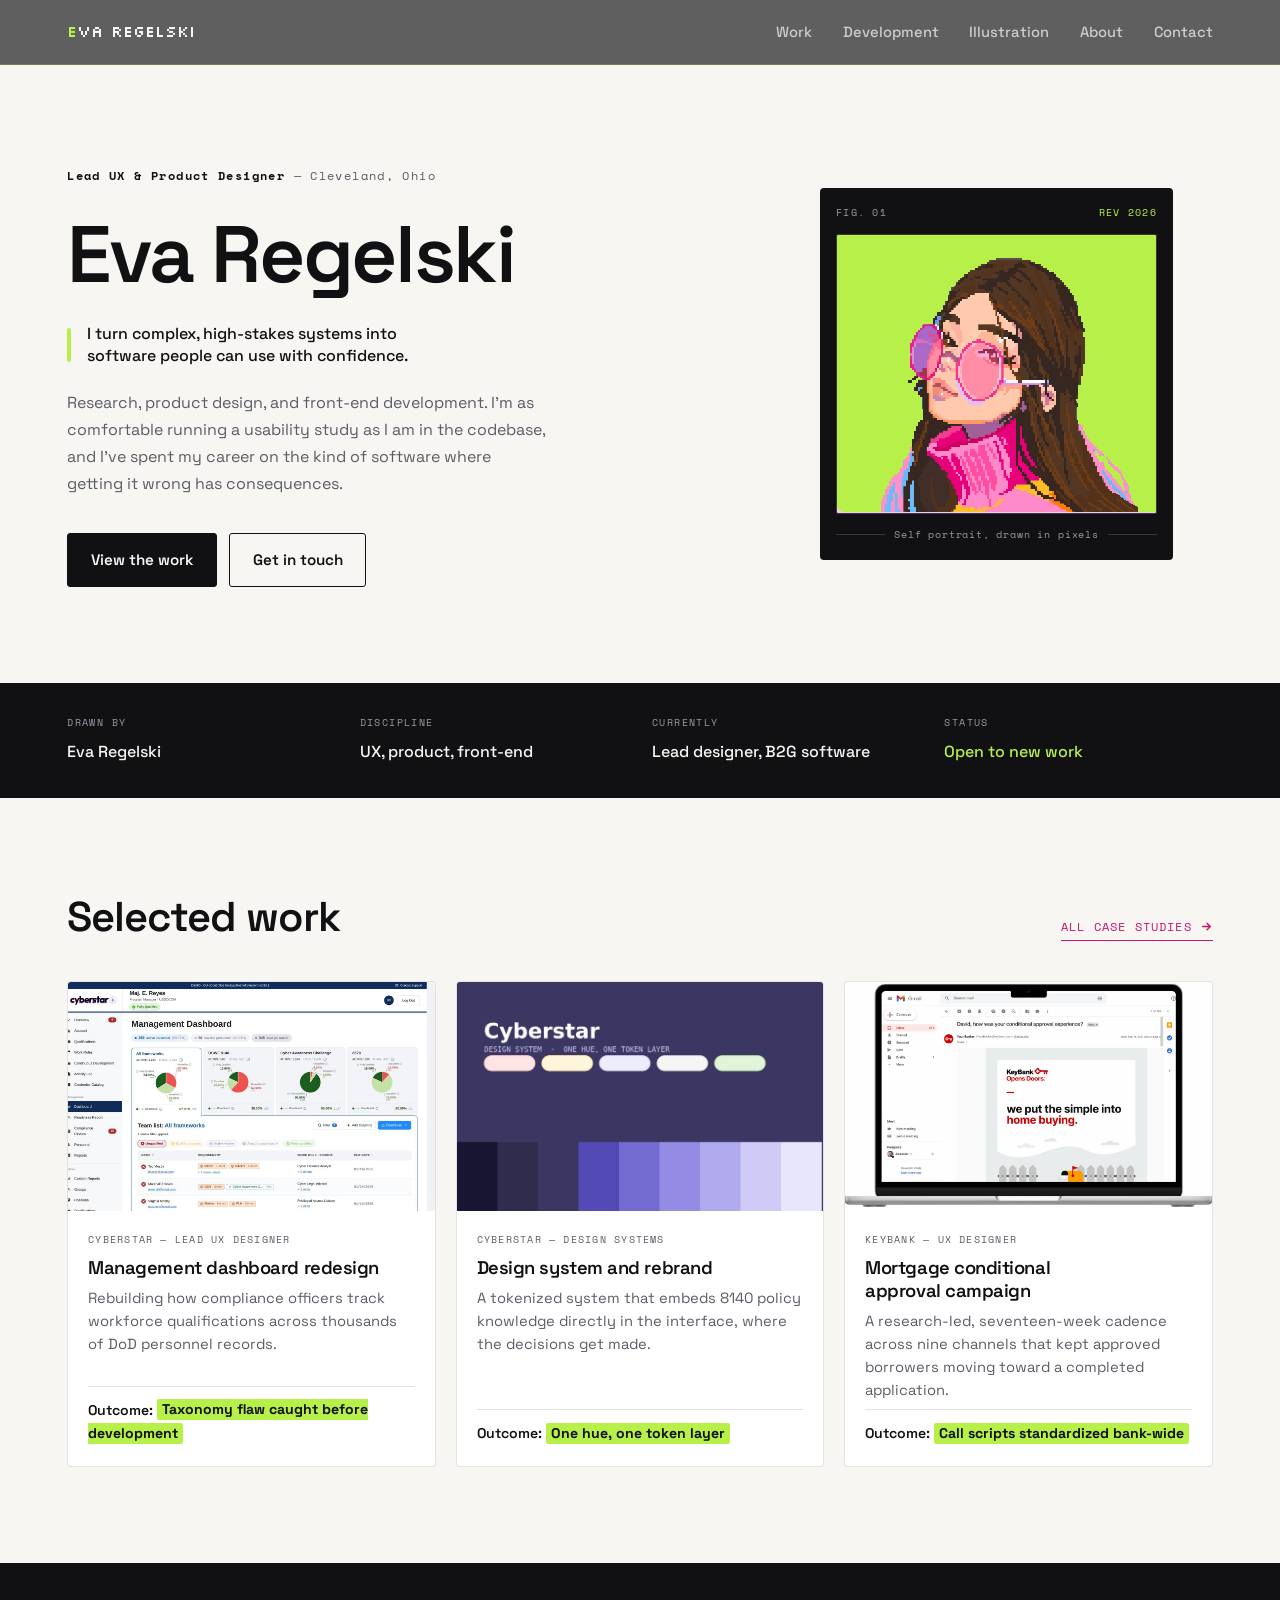
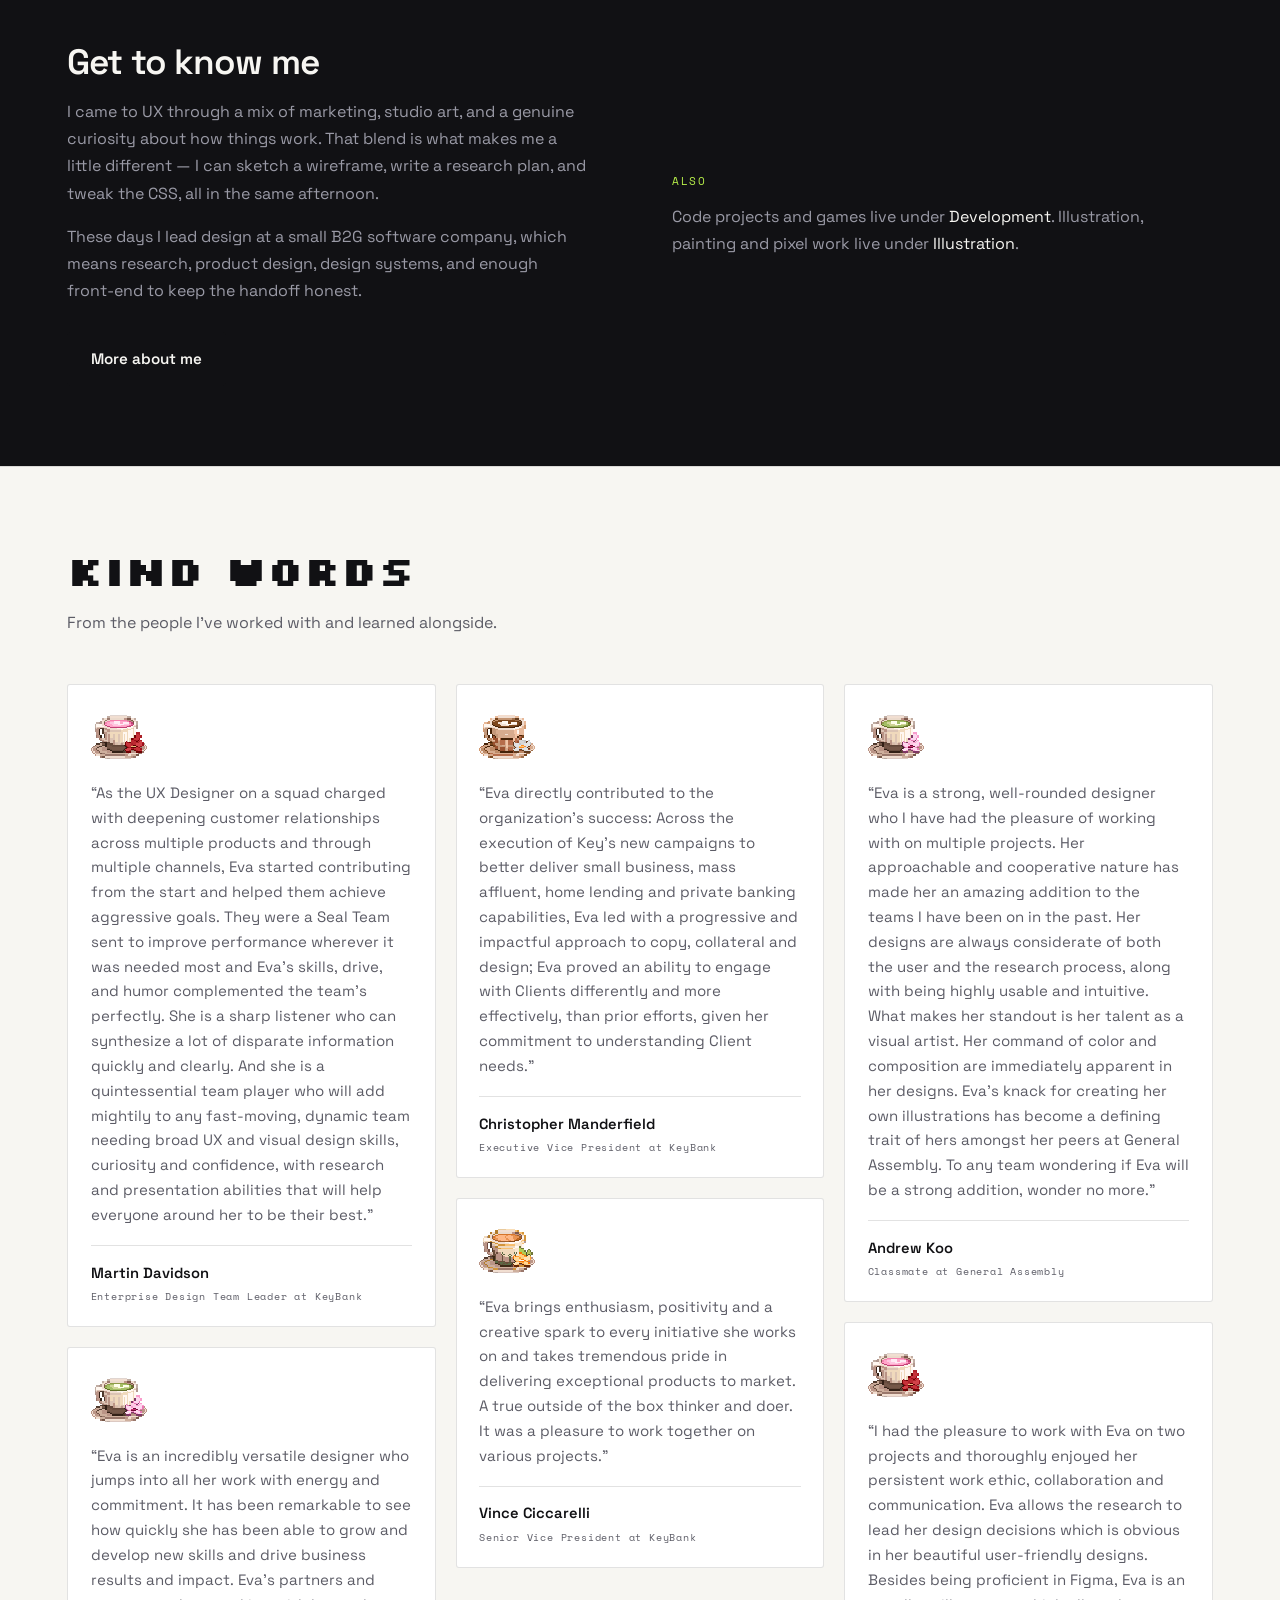
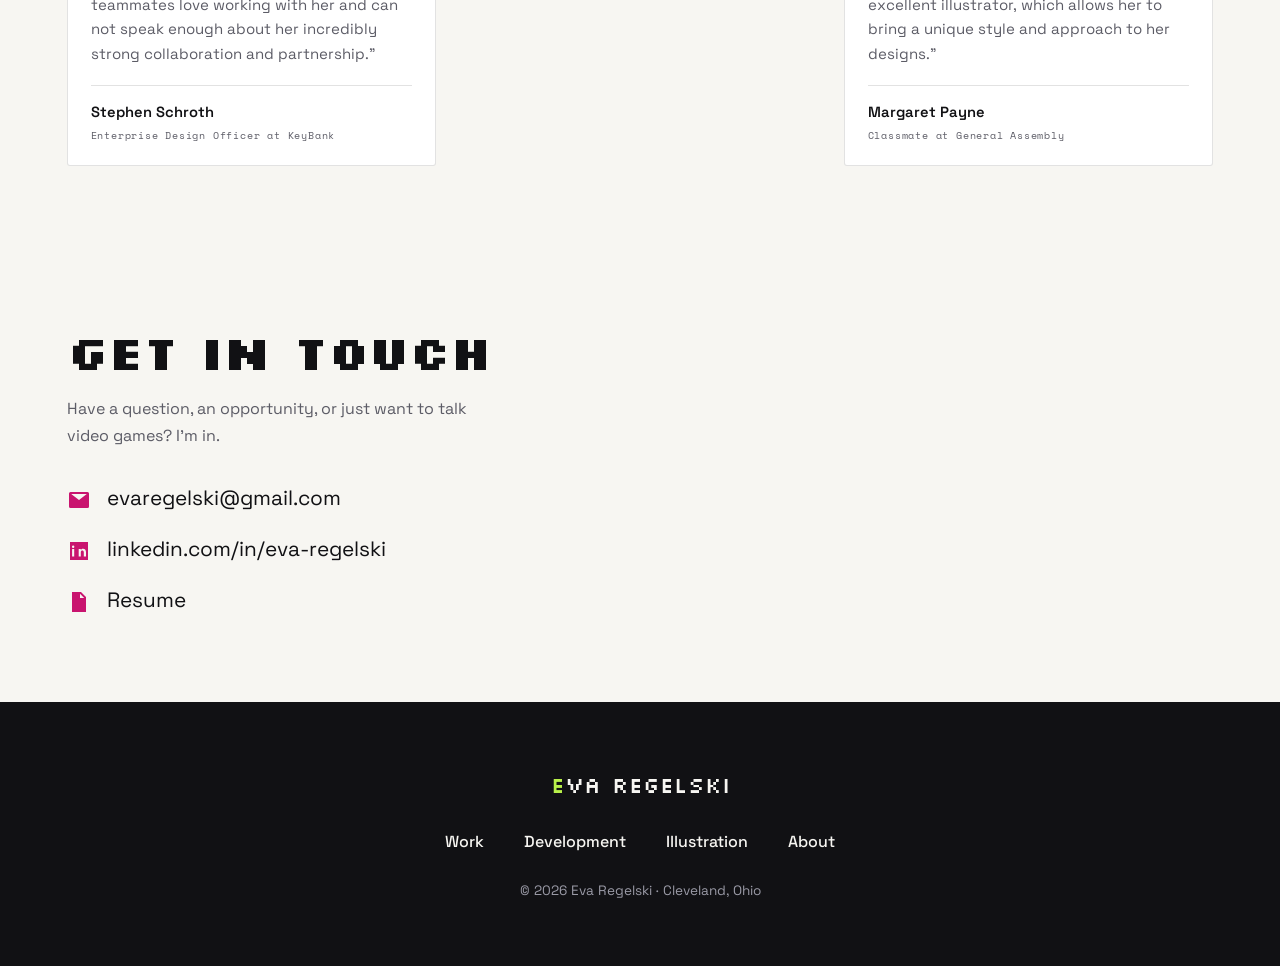
==== index.html @ 02c7e375 "Add portfolio site" ====
<!DOCTYPE html>
<html lang="en">
<head>
<meta charset="utf-8">
<meta name="viewport" content="width=device-width, initial-scale=1">
<title>Eva Regelski — Lead UX &amp; Product Designer</title>
<meta name="description" content="Eva Regelski turns complex, high-stakes systems into software people can use with confidence. Lead UX and product designer in Cleveland, Ohio.">
<meta property="og:title" content="Eva Regelski — Lead UX &amp; Product Designer">
<meta property="og:description" content="I turn complex, high-stakes systems into software people can use with confidence.">
<meta property="og:image" content="assets/dash-cover.jpg">
<meta property="og:type" content="website">
<link rel="icon" href="assets/logo-mark.png">
<link rel="preconnect" href="https://fonts.googleapis.com">
<link rel="preconnect" href="https://fonts.gstatic.com" crossorigin>
<link href="https://fonts.googleapis.com/css2?family=Space+Grotesk:wght@400;500;600;700&family=Space+Mono:wght@400;700&family=Silkscreen&display=swap" rel="stylesheet">
<link rel="stylesheet" href="styles/site.css">
<link rel="stylesheet" href="styles/home.css">
</head>
<body>

<header class="site-bar"><div class="wrap bar__in">
  <a class="mark" href="index.html"><span class="e">E</span>va Regelski</a>
  <button class="navtoggle" type="button" aria-expanded="false" aria-controls="sitenav"><span></span><span class="visually-hidden">Menu</span></button>
  <nav id="sitenav" aria-label="Main"><ul>
    <li><a href="work.html">Work</a></li>
    <li><a href="development.html">Development</a></li>
    <li><a href="illustration.html">Illustration</a></li>
    <li><a href="about.html">About</a></li>
    <li><a href="#contact">Contact</a></li>
  </ul></nav>
</div></header>

<main>
<section class="home-hero grid-bg">
  <div class="wrap home-hero__grid">
    <div>
      <p class="eyebrow"><b>Lead UX &amp; Product Designer</b> — Cleveland, Ohio</p>
      <h1>Eva Regelski</h1>
      <p class="lede">I turn complex, high-stakes systems into software people can use with confidence.</p>
      <p class="sub">Research, product design, and front-end development. I'm as comfortable running a usability study as I am in the codebase, and I've spent my career on the kind of software where getting it wrong has consequences.</p>
      <div class="cta">
        <a class="btn-home btn-home--fill" href="work.html">View the work</a>
        <a class="btn-home btn-home--line" href="#contact">Get in touch</a>
      </div>
    </div>
    <figure class="spec">
      <div class="spec__head"><span>FIG. 01</span><span class="rev">REV 2026</span></div>
      <div class="spec__frame"><img src="assets/portrait.png" alt="Pixel-art self portrait of Eva wearing round sunglasses"></div>
      <figcaption class="dim">Self portrait, drawn in pixels</figcaption>
    </figure>
  </div>
</section>

<section class="band"><div class="wrap">
  <dl class="titleblock">
    <div><dt>DRAWN BY</dt><dd>Eva Regelski</dd></div>
    <div><dt>DISCIPLINE</dt><dd>UX, product, front-end</dd></div>
    <div><dt>CURRENTLY</dt><dd>Lead designer, B2G software</dd></div>
    <div><dt>STATUS</dt><dd class="live">Open to new work</dd></div>
  </dl>
</div></section>

<section class="work" id="work"><div class="wrap">
  <div class="work__head"><h2>Selected work</h2><a class="allcase" href="work.html">ALL CASE STUDIES <svg width="13" height="13" viewBox="0 0 24 24" fill="none" stroke="currentColor" stroke-width="2.6" stroke-linecap="round" stroke-linejoin="round"><path d="M5 12h14M13 6l6 6-6 6"/></svg></a></div>
  <div class="cards">
      <a class="card" href="work/cyberstar-dashboard/index.html">
        <div class="card__media"><img src="assets/dash-cover.jpg" alt="" loading="eager"></div>
        <div class="card__body">
          <span class="card__meta">CYBERSTAR — LEAD UX DESIGNER</span>
          <h3>Management dashboard redesign</h3>
          <p>Rebuilding how compliance officers track workforce qualifications across thousands of DoD personnel records.</p>
          <span class="card__out">Outcome: <b>Taxonomy flaw caught before development</b></span>
        </div>
      </a>
      <a class="card" href="work/cyberstar-design-system/index.html">
        <div class="card__media"><img src="assets/ds-cover.jpg" alt="" loading="lazy"></div>
        <div class="card__body">
          <span class="card__meta">CYBERSTAR — DESIGN SYSTEMS</span>
          <h3>Design system and rebrand</h3>
          <p>A tokenized system that embeds 8140 policy knowledge directly in the interface, where the decisions get made.</p>
          <span class="card__out">Outcome: <b>One hue, one token layer</b></span>
        </div>
      </a>
      <a class="card" href="work/keybank-mortgage/index.html">
        <div class="card__media"><img src="assets/keybank-cover.jpg" alt="" loading="lazy"></div>
        <div class="card__body">
          <span class="card__meta">KEYBANK — UX DESIGNER</span>
          <h3>Mortgage conditional approval campaign</h3>
          <p>A research-led, seventeen-week cadence across nine channels that kept approved borrowers moving toward a completed application.</p>
          <span class="card__out">Outcome: <b>Call scripts standardized bank-wide</b></span>
        </div>
      </a>
  </div>
</div></section>

<section class="band about"><div class="wrap about__grid">
  <div>
    <h2>Get to know me</h2>
    <p>I came to UX through a mix of marketing, studio art, and a genuine curiosity about how things work. That blend is what makes me a little different — I can sketch a wireframe, write a research plan, and tweak the CSS, all in the same afternoon.</p>
    <p>These days I lead design at a small B2G software company, which means research, product design, design systems, and enough front-end to keep the handoff honest.</p>
    <p style="margin-top:1.75rem"><a class="btn-home btn-home--fill" href="about.html">More about me</a></p>
  </div>
  <div>
    <p style="color:var(--lime);font-family:var(--mono);font-size:.68rem;letter-spacing:.14em">ALSO</p>
    <p style="margin-top:.75rem">Code projects and games live under <a href="development.html" style="color:var(--paper)">Development</a>. Illustration, painting and pixel work live under <a href="illustration.html" style="color:var(--paper)">Illustration</a>.</p>
  </div>
</div></section>

<section class="kind"><div class="wrap">
  <h2>Kind words</h2>
  <p class="kind__sub">From the people I've worked with and learned alongside.</p>

  <div class="kind__grid">

    <figure class="word">
      <img class="word__cup" src="assets/cups/cup-pinklatte.png" alt="" aria-hidden="true">
      <blockquote>As the UX Designer on a squad charged with deepening customer relationships across multiple products and through multiple channels, Eva started contributing from the start and helped them achieve aggressive goals. They were a Seal Team sent to improve performance wherever it was needed most and Eva's skills, drive, and humor complemented the team's perfectly. She is a sharp listener who can synthesize a lot of disparate information quickly and clearly. And she is a quintessential team player who will add mightily to any fast-moving, dynamic team needing broad UX and visual design skills, curiosity and confidence, with research and presentation abilities that will help everyone around her to be their best.</blockquote>
      <figcaption><b>Martin Davidson</b><span>Enterprise Design Team Leader at KeyBank</span></figcaption>
    </figure>

    <figure class="word">
      <img class="word__cup" src="assets/cups/cup-matcha.png" alt="" aria-hidden="true">
      <blockquote>Eva is an incredibly versatile designer who jumps into all her work with energy and commitment. It has been remarkable to see how quickly she has been able to grow and develop new skills and drive business results and impact. Eva's partners and teammates love working with her and can not speak enough about her incredibly strong collaboration and partnership.</blockquote>
      <figcaption><b>Stephen Schroth</b><span>Enterprise Design Officer at KeyBank</span></figcaption>
    </figure>

    <figure class="word">
      <img class="word__cup" src="assets/cups/cup-coffee.png" alt="" aria-hidden="true">
      <blockquote>Eva directly contributed to the organization's success: Across the execution of Key's new campaigns to better deliver small business, mass affluent, home lending and private banking capabilities, Eva led with a progressive and impactful approach to copy, collateral and design; Eva proved an ability to engage with Clients differently and more effectively, than prior efforts, given her commitment to understanding Client needs.</blockquote>
      <figcaption><b>Christopher Manderfield</b><span>Executive Vice President at KeyBank</span></figcaption>
    </figure>

    <figure class="word">
      <img class="word__cup" src="assets/cups/cup-tea.png" alt="" aria-hidden="true">
      <blockquote>Eva brings enthusiasm, positivity and a creative spark to every initiative she works on and takes tremendous pride in delivering exceptional products to market. A true outside of the box thinker and doer. It was a pleasure to work together on various projects.</blockquote>
      <figcaption><b>Vince Ciccarelli</b><span>Senior Vice President at KeyBank</span></figcaption>
    </figure>

    <figure class="word">
      <img class="word__cup" src="assets/cups/cup-matcha.png" alt="" aria-hidden="true">
      <blockquote>Eva is a strong, well-rounded designer who I have had the pleasure of working with on multiple projects. Her approachable and cooperative nature has made her an amazing addition to the teams I have been on in the past. Her designs are always considerate of both the user and the research process, along with being highly usable and intuitive. What makes her standout is her talent as a visual artist. Her command of color and composition are immediately apparent in her designs. Eva's knack for creating her own illustrations has become a defining trait of hers amongst her peers at General Assembly. To any team wondering if Eva will be a strong addition, wonder no more.</blockquote>
      <figcaption><b>Andrew Koo</b><span>Classmate at General Assembly</span></figcaption>
    </figure>

    <figure class="word">
      <img class="word__cup" src="assets/cups/cup-pinklatte.png" alt="" aria-hidden="true">
      <blockquote>I had the pleasure to work with Eva on two projects and thoroughly enjoyed her persistent work ethic, collaboration and communication. Eva allows the research to lead her design decisions which is obvious in her beautiful user-friendly designs. Besides being proficient in Figma, Eva is an excellent illustrator, which allows her to bring a unique style and approach to her designs.</blockquote>
      <figcaption><b>Margaret Payne</b><span>Classmate at General Assembly</span></figcaption>
    </figure>

  </div>
</div></section>

<section class="contact" id="contact"><div class="wrap">
  <h2>Get in touch</h2>
  <p>Have a question, an opportunity, or just want to talk video games? I'm in.</p>
  <ul class="contactlist">
    <li><a href="mailto:evaregelski@gmail.com"><svg class="ic" width="24" height="24" viewBox="0 0 24 24" fill="currentColor" aria-hidden="true"><path d="M2 5.5A1.5 1.5 0 013.5 4h17A1.5 1.5 0 0122 5.5v13a1.5 1.5 0 01-1.5 1.5h-17A1.5 1.5 0 012 18.5zM4.2 6l7.8 6 7.8-6z"/></svg><span class="label">evaregelski@gmail.com</span></a></li>
    <li><a href="https://www.linkedin.com/in/eva-regelski" target="_blank" rel="noopener"><svg class="ic" width="24" height="24" viewBox="0 0 24 24" fill="currentColor" aria-hidden="true"><path d="M3 3h18v18H3zm4.2 14.4V9.9H5.1v7.5zM6.15 8.9a1.2 1.2 0 100-2.4 1.2 1.2 0 000 2.4zM19 17.4v-4.3c0-2.3-1.2-3.4-2.9-3.4-1.3 0-1.9.7-2.3 1.3V9.9h-2.1v7.5h2.1v-4.2c0-1.1.6-1.7 1.5-1.7.8 0 1.5.5 1.5 1.7v4.2z"/></svg><span class="label">linkedin.com/in/eva-regelski</span></a></li>
    <li><a href="assets/eva-regelski-resume.pdf"><svg class="ic" width="24" height="24" viewBox="0 0 24 24" fill="currentColor" aria-hidden="true"><path d="M5 2h9l5 5v15H5zm8 1.8V8h4.2zM7.8 11h8.4v1.6H7.8zm0 3.2h8.4v1.6H7.8zm0 3.2h5.6V19H7.8z"/></svg><span class="label">Resume</span></a></li>
  </ul>
</div></section>
</main>

<footer class="site-foot"><div class="wrap foot__in">
  <p class="foot__mark"><span class="e">E</span>va Regelski</p>
  <nav aria-label="Footer"><ul>
    <li><a href="#work">Work</a></li><li><a href="development.html">Development</a></li>
    <li><a href="illustration.html">Illustration</a></li><li><a href="about.html">About</a></li>
  </ul></nav>
  <p class="foot__fine">© <span data-year>2026</span> Eva Regelski · Cleveland, Ohio</p>
</div></footer>

<script src="js/site.js"></script>
<script>document.querySelectorAll('[data-year]').forEach(function(e){e.textContent=new Date().getFullYear()});</script>
</body>
</html>
---- styles/site.css ----
:root{--ink:#111114;--paper:#f7f6f2;--white:#fff;--lime:#b8f04a;--pink:#ff48b1;--pink-text:#c9146f;--peri:#5b4fd6;
--muted:#5c5c66;--muted-dark:#9a9aa6;--rule:rgba(17,17,20,.12);--rule-dark:rgba(247,246,242,.16);
--grid:rgba(17,17,20,.045);--grid-dark:rgba(184,240,74,.07);
--font:"Space Grotesk",system-ui,sans-serif;--mono:"Space Mono",ui-monospace,monospace;--pixel:"Silkscreen",monospace;
--gutter:clamp(1.1rem,4vw,3.5rem);--ease:cubic-bezier(.22,.61,.36,1)}
*,*::before,*::after{box-sizing:border-box}
html{scroll-behavior:smooth;scroll-padding-top:5rem}
body{margin:0;background:var(--paper);color:var(--ink);font-family:var(--font);font-size:clamp(1rem,.96rem+.2vw,1.08rem);line-height:1.7;-webkit-font-smoothing:antialiased}
img,video{display:block;max-width:100%;height:auto}
h1,h2,h3{margin:0;line-height:1.1;text-wrap:balance;letter-spacing:-.025em}
p{margin:0}a{color:inherit;text-decoration:none}ul{margin:0;padding:0;list-style:none}
:focus-visible{outline:2.5px solid var(--pink-text);outline-offset:4px}
.wrap{width:100%;max-width:78rem;margin-inline:auto;padding-inline:var(--gutter)}

.bar{border-bottom:1px solid var(--rule);background:rgba(247,246,242,.92);backdrop-filter:blur(8px);position:sticky;top:0;z-index:20}
.bar__in{display:flex;align-items:center;justify-content:space-between;gap:2rem;min-height:4rem}
.mark{font-family:var(--pixel);font-size:1rem}.mark .e{color:var(--pink-text)}
.bar nav ul{display:flex;gap:clamp(1rem,2.4vw,2.25rem)}
.bar nav a{font-size:.92rem;font-weight:500;color:var(--muted);padding-block:.4rem;border-bottom:2px solid transparent;transition:color .15s,border-color .15s}
.bar nav a:hover{color:var(--ink);border-color:var(--lime)}
.bar nav a[aria-current]{color:var(--ink);border-color:var(--ink)}
@media(max-width:48rem){.bar nav{display:none}}

.hero{background:var(--ink);color:var(--paper);position:relative;overflow:hidden}
.hero::before{content:"";position:absolute;inset:-60px;background-image:linear-gradient(var(--grid-dark) 1px,transparent 1px),linear-gradient(90deg,var(--grid-dark) 1px,transparent 1px);background-size:48px 48px;animation:drift 90s linear infinite}
@keyframes drift{to{transform:translate(48px,48px)}}
.hero__in{position:relative;padding-block:clamp(3rem,8vw,6rem)}
.client{font-family:var(--pixel);font-size:1.05rem;color:var(--lime);margin-bottom:1.25rem}
.hero h1{font-size:clamp(2.1rem,4.6vw,3.6rem);font-weight:600;max-width:20ch}
.hero .sub{max-width:54ch;margin-top:1.4rem;color:var(--muted-dark);font-size:clamp(1.02rem,1vw+.7rem,1.2rem)}
.rail{display:grid;grid-template-columns:repeat(4,minmax(0,1fr));gap:1.5rem;margin-top:clamp(2.5rem,5vw,3.5rem);padding-top:2rem;border-top:1px solid var(--rule-dark)}
.rail dt{font-family:var(--mono);font-size:.62rem;letter-spacing:.14em;color:var(--muted-dark);margin-bottom:.5rem}
.rail dd{margin:0;font-size:.95rem;line-height:1.5}
@media(max-width:52rem){.rail{grid-template-columns:repeat(2,minmax(0,1fr))}}

.outcome{background:var(--lime);color:var(--ink)}
.outcome__in{display:grid;grid-template-columns:repeat(3,minmax(0,1fr));gap:1.5rem;padding-block:1.75rem}
.outcome dt{font-family:var(--mono);font-size:.62rem;letter-spacing:.14em;color:rgba(17,17,20,.62);margin-bottom:.35rem}
.outcome dd{margin:0;font-weight:600;line-height:1.35}
@media(max-width:52rem){.outcome__in{grid-template-columns:1fr;gap:1.1rem}}

.body{display:grid;grid-template-columns:13rem minmax(0,1fr);gap:clamp(2rem,5vw,4.5rem);padding-block:clamp(3rem,7vw,5rem);align-items:start}
.toc{position:sticky;top:6rem}
.toc p{font-family:var(--mono);font-size:.62rem;letter-spacing:.14em;color:var(--muted);margin-bottom:1rem}
.toc a{display:block;padding:.4rem 0 .4rem .85rem;font-size:.9rem;color:var(--muted);border-left:2px solid var(--rule);transition:color .15s,border-color .15s}
.toc a:hover{color:var(--ink)}
.toc a.on{color:var(--ink);font-weight:600;border-color:var(--lime)}
@media(max-width:60rem){.body{grid-template-columns:minmax(0,1fr)}.toc{display:none}}

.sec{scroll-margin-top:5rem}
.sec + .sec{margin-top:clamp(3rem,7vw,5rem);padding-top:clamp(3rem,7vw,5rem);border-top:1px solid var(--rule)}
.sec h2{font-size:clamp(1.5rem,2.6vw,2.1rem);font-weight:600;margin-bottom:1.25rem}
.sec h3{font-size:1.1rem;font-weight:600;margin:2.5rem 0 .6rem}
.sec p{max-width:62ch;color:var(--muted)}
.sec p + p{margin-top:1rem}
.sec p strong{color:var(--ink)}
.sec ul.bul{margin-top:1rem;max-width:62ch}
.sec ul.bul li{position:relative;padding-left:1.25rem;color:var(--muted)}
.sec ul.bul li + li{margin-top:.5rem}
.sec ul.bul li::before{content:"";position:absolute;left:0;top:.72em;width:7px;height:7px;background:var(--lime);border-radius:1px}

.insight{margin:2rem 0;padding:1.75rem 2rem;background:var(--white);border:1px solid var(--rule);border-left:5px solid var(--pink);border-radius:3px}
.insight p{max-width:none;font-size:clamp(1.15rem,1.5vw,1.4rem);line-height:1.4;color:var(--ink);font-weight:500}
.insight span{display:block;margin-top:.85rem;font-family:var(--mono);font-size:.66rem;letter-spacing:.1em;color:var(--muted)}

.figure{margin:1.5rem 0}
.figure .shell{border:1px solid var(--rule);border-radius:3px;overflow:hidden;background:var(--white)}
.figure video,.figure img{width:100%}
.figure figcaption{margin-top:.7rem;font-family:var(--mono);font-size:.66rem;letter-spacing:.08em;color:var(--muted)}
.figure--wide .shell{background:var(--white);padding:.5rem}

.two{display:grid;grid-template-columns:repeat(auto-fit,minmax(15rem,1fr));gap:1rem;margin:1.5rem 0}

.stats{display:grid;grid-template-columns:repeat(auto-fit,minmax(9rem,1fr));gap:1rem;margin:2rem 0}
.stat{background:var(--white);border:1px solid var(--rule);border-radius:3px;padding:1.1rem}
.stat b{display:block;font-size:1.9rem;font-weight:700;letter-spacing:-.03em;line-height:1}
.stat span{display:block;margin-top:.45rem;font-family:var(--mono);font-size:.62rem;letter-spacing:.1em;color:var(--muted)}

.gallery{display:grid;grid-template-columns:repeat(auto-fill,minmax(8.5rem,1fr));gap:.6rem;margin-top:1.5rem}
.gallery img{aspect-ratio:1;object-fit:cover;object-position:top center;border:1px solid var(--rule);border-radius:2px;filter:saturate(.85);transition:filter .2s var(--ease),transform .2s var(--ease)}
.gallery img:hover{filter:none;transform:scale(1.03)}
.note{margin-top:1rem;font-family:var(--mono);font-size:.66rem;letter-spacing:.08em;color:var(--muted)}

.next{background:var(--ink);color:var(--paper)}
.next__in{padding-block:clamp(3rem,7vw,4.5rem);display:flex;flex-wrap:wrap;gap:2rem;align-items:center;justify-content:space-between}
.next span{font-family:var(--mono);font-size:.66rem;letter-spacing:.14em;color:var(--muted-dark)}
.next h2{font-size:clamp(1.5rem,3vw,2.2rem);font-weight:600;margin-top:.6rem;max-width:24ch}
.btn{display:inline-flex;align-items:center;gap:.5rem;padding:.85em 1.6em;font-size:.95rem;font-weight:600;background:var(--lime);color:var(--ink);border:1.5px solid var(--lime);border-radius:3px;transition:background-color .15s,border-color .15s,transform .15s}
.btn:hover{background:var(--pink);border-color:var(--pink);transform:translateY(-2px)}

/* hero figure mark */
.hero__grid{display:grid;grid-template-columns:minmax(0,1.35fr) minmax(0,.65fr);gap:clamp(2rem,5vw,4rem);align-items:center}
@media(max-width:60rem){.hero__grid{grid-template-columns:minmax(0,1fr)}.hero__mark{max-width:22rem}}
.hero__mark{position:relative;padding:1.1rem;border:1px solid var(--rule-dark);border-radius:3px}
.hero__mark::before,.hero__mark::after{content:"";position:absolute;width:10px;height:10px;border:1px solid rgba(247,246,242,.35)}
.hero__mark::before{top:5px;left:5px;border-right:0;border-bottom:0}
.hero__mark::after{bottom:5px;right:5px;border-left:0;border-top:0}
.hero__mark figcaption{margin-top:.75rem;font-family:var(--mono);font-size:.6rem;letter-spacing:.12em;color:var(--muted-dark)}

/* native survey chart */
.chart{background:var(--white);border:1px solid var(--rule);border-radius:3px;padding:clamp(1.1rem,2.5vw,1.75rem);margin:1.5rem 0}
.chart__head{display:flex;justify-content:space-between;gap:1rem;flex-wrap:wrap;margin-bottom:1.5rem;
  padding-bottom:.9rem;border-bottom:1px solid var(--rule)}
.chart__q{font-weight:600;color:var(--ink);max-width:48ch;line-height:1.45}
.chart__n{font-family:var(--mono);font-size:.64rem;letter-spacing:.1em;color:var(--muted);white-space:nowrap}
.chart__row{display:grid;grid-template-columns:minmax(7rem,13rem) minmax(0,1fr) 4.2rem;gap:.9rem;align-items:center}
.chart__row + .chart__row{margin-top:.7rem}
.chart__label{font-size:.88rem;line-height:1.35;color:var(--muted)}
.chart__row[data-key="1"] .chart__label,.chart__row[data-key="2"] .chart__label{color:var(--ink);font-weight:600}
.chart__track{height:1.6rem;background:rgba(17,17,20,.05);border-radius:2px;overflow:hidden}
.chart__fill{height:100%;background:rgba(17,17,20,.18);border-radius:2px;transform-origin:left;
  animation:grow .7s var(--ease) both}
.chart__row[data-key="1"] .chart__fill{background:var(--lime)}
.chart__row[data-key="2"] .chart__fill{background:var(--peri)}
@keyframes grow{from{transform:scaleX(0)}to{transform:scaleX(1)}}
.chart__val{font-family:var(--mono);font-size:.78rem;text-align:right;color:var(--ink)}
.chart__row[data-key="0"] .chart__val{color:var(--muted)}
@media(max-width:40rem){.chart__row{grid-template-columns:minmax(0,1fr) 3.5rem;grid-template-areas:"l l" "t v"}
  .chart__label{grid-area:l}.chart__track{grid-area:t}.chart__val{grid-area:v}}

/* pull quote */
.pull{position:relative;margin:2rem 0;padding:2.25rem 2rem 1.75rem;background:var(--white);
  border:1px solid var(--rule);border-radius:3px}
.pull::before{content:"\201C";position:absolute;top:-.35rem;left:1.25rem;font-family:var(--font);
  font-size:5rem;line-height:1;color:var(--pink);opacity:.9}
.pull blockquote{margin:0;font-size:clamp(1.15rem,1.6vw,1.45rem);line-height:1.45;color:var(--ink);font-weight:500;max-width:46ch}
.pull blockquote em{font-style:normal;background:var(--lime);padding:.05em .25em;border-radius:2px}
.pull figcaption{margin-top:1.1rem;font-family:var(--mono);font-size:.64rem;letter-spacing:.1em;color:var(--muted)}

/* constrain tall phone mockups */
.figure--phone .shell{width:-moz-fit-content;width:fit-content;max-width:100%;margin-inline:auto;padding:0;border:0;background:none}
.figure--phone video,.figure--phone img{max-height:min(30rem,62vh);width:auto;max-width:100%;border:1px solid var(--rule);border-radius:3px;background:var(--white)}
.figure--phone figcaption{text-align:center}

/* zoomable media */
.zoomable{cursor:zoom-in}
.lb{position:fixed;inset:0;z-index:100;display:none;background:rgba(17,17,20,.94);padding:clamp(1rem,4vw,3rem)}
.lb[data-open="true"]{display:grid;grid-template-rows:auto minmax(0,1fr) auto;gap:1rem}
.lb__top{display:flex;justify-content:space-between;align-items:center;gap:1rem;color:var(--paper)}
.lb__count{font-family:var(--mono);font-size:.68rem;letter-spacing:.12em;color:var(--muted-dark)}
.lb__close{width:2.5rem;height:2.5rem;display:grid;place-items:center;color:var(--paper);border:1px solid var(--rule-dark);border-radius:3px;background:none;cursor:pointer}
.lb__close:hover{border-color:var(--lime);color:var(--lime)}
.lb__stage{overflow:auto;display:grid;place-items:center}
.lb__stage img{max-width:100%;max-height:100%;object-fit:contain;cursor:zoom-in;border-radius:2px}
.lb__stage[data-zoom="true"]{place-items:start}
.lb__stage[data-zoom="true"] img{max-width:none;max-height:none;width:auto;cursor:zoom-out}
.lb__bottom{display:flex;justify-content:space-between;align-items:center;gap:1rem;color:var(--muted-dark);
  font-family:var(--mono);font-size:.66rem;letter-spacing:.08em}
.lb__nav{display:flex;gap:.5rem}
.lb__nav button{width:2.5rem;height:2.5rem;display:grid;place-items:center;color:var(--paper);
  border:1px solid var(--rule-dark);border-radius:3px;background:none;cursor:pointer}
.lb__nav button:hover{border-color:var(--lime);color:var(--lime)}
.gallery img{cursor:zoom-in}


.compare{margin:2rem 0}
.compare__tabs{display:inline-flex;gap:2px;padding:3px;background:rgba(17,17,20,.06);border-radius:999px;margin-bottom:.9rem}
.compare__tabs button{padding:.4rem 1rem;font-size:.82rem;font-weight:600;border-radius:999px;color:var(--muted);transition:background-color .15s,color .15s}
.compare__tabs button[aria-selected="true"]{background:var(--ink);color:var(--paper)}
.compare figure{display:none;margin:0}
.compare figure[data-on="true"]{display:block}
.compare .shell{border:1px solid var(--rule);border-radius:3px;overflow:hidden;background:var(--white)}
.compare figcaption{margin-top:.7rem;font-family:var(--mono);font-size:.64rem;letter-spacing:.08em;color:var(--muted);line-height:1.6}
.chip{display:inline-block;padding:.2em .6em;border-radius:999px;font-family:var(--mono);font-size:.6rem;
  letter-spacing:.12em;border:1px solid var(--rule);color:var(--muted);vertical-align:middle;margin-left:.5rem}
.chip--old{border-color:rgba(201,20,111,.35);color:var(--pink-text)}
.proto{margin:2rem 0;border:1px solid var(--rule);border-radius:4px;overflow:hidden;background:var(--white)}
.proto__bar{display:flex;align-items:center;gap:.5rem;padding:.6rem .85rem;background:#eceae4;border-bottom:1px solid var(--rule)}
.proto__bar i{width:10px;height:10px;border-radius:50%;background:#d6d3cb}
.proto__url{flex:1;margin-left:.5rem;font-family:var(--mono);font-size:.64rem;color:var(--muted);
  background:var(--white);border-radius:99px;padding:.25rem .7rem;overflow:hidden;text-overflow:ellipsis;white-space:nowrap}
.proto__frame{position:relative;height:min(30rem,62vh);background:var(--paper)}
.proto__frame iframe{width:100%;height:100%;border:0;display:block}
.proto__fallback{position:absolute;inset:0;display:grid;place-content:center;gap:.75rem;justify-items:center;text-align:center;padding:2rem;background:var(--paper)}
.proto__fallback p{max-width:34ch;font-size:.9rem;color:var(--muted)}
.proto__foot{display:flex;flex-wrap:wrap;gap:1rem;align-items:center;justify-content:space-between;padding:.85rem 1rem;border-top:1px solid var(--rule)}
.proto__foot span{font-family:var(--mono);font-size:.64rem;letter-spacing:.08em;color:var(--muted)}
.btn-sm{display:inline-flex;align-items:center;gap:.45rem;padding:.55em 1.1em;font-size:.85rem;font-weight:600;
  background:var(--ink);color:var(--paper);border:1.5px solid var(--ink);border-radius:3px;transition:background-color .15s,border-color .15s}
.btn-sm:hover{background:var(--lime);color:var(--ink);border-color:var(--lime)}


/* images render at or below their native size so nothing is upscaled */
.figure .shell{max-width:44rem;margin-inline:auto}
.figure figcaption{max-width:44rem;margin-inline:auto}
.compare .shell,.compare figcaption{max-width:44rem;margin-inline:auto}
.compare__tabs{margin-inline:auto;display:flex;width:-moz-fit-content;width:fit-content}
.two-up .shell,.three-up .shell{max-width:100%}

/* three-tier taxonomy, built in the page */
.tiers{display:grid;grid-template-columns:repeat(3,minmax(0,1fr));gap:.75rem;margin:1.75rem 0 1rem}
.tier{border:1px solid var(--rule);border-radius:4px;padding:1rem;background:var(--white)}
.tier h4{margin:0 0 .35rem;font-size:1rem;font-weight:600}
.tier p{font-size:.85rem;color:var(--muted);line-height:1.5;max-width:none}
.tier--mid{background:#fbfaf7}
.tier__count{font-family:var(--mono);font-size:.6rem;letter-spacing:.12em;color:var(--muted);display:block;margin-bottom:.5rem}
.rollup{display:flex;align-items:center;gap:.75rem;margin:0 0 2rem;padding:.85rem 1rem;
  border:1px solid var(--rule);border-left:4px solid var(--lime);border-radius:3px;background:var(--white)}
.rollup b{font-size:.92rem}
.rollup span{font-size:.88rem;color:var(--muted)}
@media(max-width:46rem){.tiers{grid-template-columns:minmax(0,1fr)}}

.statuses{margin:1.5rem 0 2rem;border:1px solid var(--rule);border-radius:4px;overflow:hidden;background:var(--white)}
.st{display:grid;grid-template-columns:13rem minmax(0,1fr);gap:1.25rem;padding:1.1rem 1.25rem}
.st + .st{border-top:1px solid var(--rule)}
.st__pill{display:inline-flex;align-items:center;gap:.4rem;padding:.3em .75em;border-radius:999px;
  font-size:.82rem;font-weight:600;line-height:1.2}
.st__family{display:block;margin-top:.5rem;font-family:var(--mono);font-size:.6rem;letter-spacing:.1em;color:var(--muted)}
.st__copy{font-size:.9rem;color:var(--muted);line-height:1.55}
.st__note{display:block;margin-top:.5rem;font-family:var(--mono);font-size:.6rem;letter-spacing:.1em}
.st__note--follow{color:var(--pink-text)}
.st__note--none{color:var(--muted)}
.st__note--rolls{color:#3f7a22}
.st-unqualified{background:#ffe4e4;border:1px solid #ffc4c4;color:#7e1616}
.st-progress{background:#fff5da;border:1px solid #ffe69c;color:#a66900}
.st-waiver{background:#eeedfe;border:1px solid #cbc7f4;color:#3b3475}
.st-awaiting{background:#f5f5f5;border:1px dashed #c9c9d1;color:#424242}
.st-qualified{background:#e3f4dc;border:1px solid #a9e094;color:#245c18}
@media(max-width:46rem){.st{grid-template-columns:minmax(0,1fr);gap:.6rem}}

@media(prefers-reduced-motion:reduce){*{animation:none!important;transition:none!important}html{scroll-behavior:auto}}

.two-up{display:grid;grid-template-columns:repeat(auto-fit,minmax(16rem,1fr));gap:1rem;margin:1.5rem 0}
.three-up{display:grid;grid-template-columns:repeat(auto-fit,minmax(13rem,1fr));gap:.9rem;margin:1.5rem 0}
.sketch-grid{display:grid;grid-template-columns:repeat(2,minmax(0,1fr));gap:1rem;margin:1.5rem 0}
.sketch-grid figure{margin:0}
.sketch-grid .shell{border:1px solid var(--rule);border-radius:3px;overflow:hidden;background:var(--white);aspect-ratio:4/3}
.sketch-grid .shell img{width:100%;height:100%;object-fit:cover;object-position:top center}
.sketch-grid figcaption{margin-top:.6rem;font-family:var(--mono);font-size:.62rem;letter-spacing:.08em;color:var(--muted);line-height:1.5}
@media(max-width:44rem){.sketch-grid{grid-template-columns:minmax(0,1fr)}}
.two-up figure,.three-up figure{margin:0}
.two-up .shell,.three-up .shell{border:1px solid var(--rule);border-radius:3px;overflow:hidden;background:var(--white)}
.two-up figcaption,.three-up figcaption{margin-top:.6rem;font-family:var(--mono);font-size:.62rem;letter-spacing:.08em;color:var(--muted);line-height:1.5}
.tally-group{margin:2.75rem 0 3.25rem}
.tally{display:grid;grid-template-columns:minmax(10rem,18rem) minmax(0,1fr) 3.4rem;gap:.9rem;align-items:center}
.tally + .tally{margin-top:.55rem}
.tally span:first-child{font-size:.88rem;color:var(--muted)}
.tally .bar{height:1.1rem;background:rgba(17,17,20,.05);border-radius:2px;overflow:hidden}
.tally .bar i{display:block;height:100%;background:var(--lime);border-radius:2px}
.tally .n{font-family:var(--mono);font-size:.72rem;text-align:right}
@media(max-width:40rem){.tally{grid-template-columns:minmax(0,1fr) 3rem;grid-template-areas:"l l" "b n"}
 .tally span:first-child{grid-area:l}.tally .bar{grid-area:b}.tally .n{grid-area:n}}
.quotes{display:grid;gap:.75rem;margin:1.5rem 0}
.quotes blockquote{margin:0;padding:1rem 1.25rem;background:var(--white);border:1px solid var(--rule);
  border-left:4px solid var(--peri);border-radius:3px;color:var(--ink);font-size:.98rem;line-height:1.5}
.quotes cite{display:block;margin-top:.5rem;font-style:normal;font-family:var(--mono);font-size:.62rem;letter-spacing:.08em;color:var(--muted)}
.flag{margin:1.5rem 0;padding:1rem 1.25rem;border:1px dashed var(--pink-text);border-radius:3px;background:rgba(201,20,111,.04)}
.flag p{max-width:none;color:var(--pink-text);font-size:.9rem}


/* ==========================================================================
   Shared site chrome — header, mobile nav, footer
   ========================================================================== */
.visually-hidden{position:absolute;width:1px;height:1px;margin:-1px;padding:0;overflow:hidden;clip-path:inset(50%);white-space:nowrap}
.site-bar{position:sticky;top:0;z-index:20;
  border-bottom:1px solid rgba(184,240,74,.18);
  background:rgba(17,17,20,.66);
  -webkit-backdrop-filter:blur(16px) saturate(1.5);backdrop-filter:blur(16px) saturate(1.5);
  transition:background-color .25s var(--ease),border-color .25s var(--ease)}
.site-bar[data-scrolled="true"]{background:rgba(17,17,20,.82);border-bottom-color:rgba(184,240,74,.3)}
@supports not (backdrop-filter:blur(2px)){.site-bar{background:rgba(17,17,20,.95)}}
.site-bar .bar__in{display:flex;align-items:center;justify-content:space-between;gap:2rem;min-height:4rem}
.site-bar .mark{font-family:var(--pixel);font-size:1rem;text-decoration:none;color:var(--paper)}
.site-bar .mark .e{color:var(--lime)}
.site-bar nav ul{display:flex;gap:clamp(1rem,2.4vw,2.25rem);list-style:none;margin:0;padding:0}
.site-bar nav a{font-size:.92rem;font-weight:500;color:rgba(247,246,242,.72);text-decoration:none;
  padding-block:.4rem;border-bottom:2px solid transparent;transition:color .15s,border-color .15s}
.site-bar nav a:hover{color:var(--paper);border-color:var(--lime)}
.site-bar nav a[aria-current="page"]{color:var(--paper);border-color:var(--lime)}
.navtoggle{display:none;width:2.5rem;height:2.5rem;place-items:center;border:0;background:none;cursor:pointer;color:var(--paper)}
.navtoggle span:first-child{position:relative;display:block;width:20px;height:2px;background:currentColor}
.navtoggle span:first-child::before,.navtoggle span:first-child::after{content:"";position:absolute;left:0;width:20px;height:2px;background:currentColor;transition:transform .15s var(--ease)}
.navtoggle span:first-child::before{top:-6px}
.navtoggle span:first-child::after{top:6px}
.navtoggle[aria-expanded="true"] span:first-child{background:transparent}
.navtoggle[aria-expanded="true"] span:first-child::before{transform:translateY(6px) rotate(45deg)}
.navtoggle[aria-expanded="true"] span:first-child::after{transform:translateY(-6px) rotate(-45deg)}
@media(max-width:48rem){
  .navtoggle{display:grid}
  .site-bar nav{position:absolute;inset:4rem 0 auto 0;background:rgba(17,17,20,.94);
    -webkit-backdrop-filter:blur(16px);backdrop-filter:blur(16px);border-bottom:1px solid rgba(184,240,74,.2);display:grid;grid-template-rows:0fr;transition:grid-template-rows .25s var(--ease)}
  .site-bar nav[data-open="true"]{grid-template-rows:1fr}
  .site-bar nav ul{overflow:hidden;flex-direction:column;gap:0}
  .site-bar nav a{display:block;padding:.85rem var(--gutter);font-size:1rem;border-bottom:0}
}
.site-foot{background:var(--ink);color:var(--paper);padding-block:clamp(2.5rem,6vw,4rem);text-align:center}
.site-foot .foot__mark{font-family:var(--pixel);font-size:1.4rem;margin:0 0 1.5rem}
.site-foot .foot__mark .e{color:var(--lime)}
.site-foot nav ul{display:flex;flex-wrap:wrap;justify-content:center;gap:1rem 2.5rem;list-style:none;margin:0 0 1.5rem;padding:0}
.site-foot nav a{color:var(--paper);text-decoration:none;font-weight:500;border-bottom:2px solid transparent;padding-bottom:2px;transition:border-color .15s}
.site-foot nav a:hover{border-color:var(--lime)}
.site-foot .foot__fine{margin:0;font-size:.85rem;color:var(--muted-dark)}

/* next-project link at the end of a case study */
.nextproj{background:var(--ink);color:var(--paper)}
.nextproj__in{padding-block:clamp(3rem,7vw,4.5rem);display:flex;flex-wrap:wrap;gap:2rem;align-items:center;justify-content:space-between}
.nextproj span{font-family:var(--mono);font-size:.66rem;letter-spacing:.14em;color:var(--muted-dark)}
.nextproj h2{font-size:clamp(1.5rem,3vw,2.2rem);font-weight:600;margin-top:.6rem;max-width:24ch}
.nextproj a.btn{text-decoration:none}

/* work index page */
.worklist{padding-block:clamp(3rem,7vw,5rem)}
.worklist__head{margin-bottom:2.5rem}
.worklist__head h1{font-size:clamp(2.2rem,5vw,3.4rem);font-weight:600;letter-spacing:-.03em}
.worklist__head p{max-width:52ch;margin-top:1rem;color:var(--muted)}
---- styles/home.css ----
/* ---------- home ---------- */
.home-hero{padding-block:clamp(3rem,8vw,6rem)}
.home-hero__grid{display:grid;grid-template-columns:minmax(0,1.2fr) minmax(0,.8fr);gap:clamp(2rem,5vw,4.5rem);align-items:center}
@media(max-width:60rem){.home-hero__grid{grid-template-columns:minmax(0,1fr)}.home-hero .spec{max-width:26rem}}
.home-hero .eyebrow{display:inline-block;font-family:var(--mono);font-size:.72rem;letter-spacing:.12em;color:var(--muted);margin-bottom:1.5rem}
.home-hero .eyebrow b{color:var(--ink);font-weight:700}
.home-hero h1{font-size:clamp(2.7rem,7vw,5rem);font-weight:600;letter-spacing:-.03em}
.home-hero .lede{position:relative;max-width:36ch;margin-top:1.6rem;padding-left:1.25rem;font-size:clamp(1.2rem,1rem+.85vw,1.65rem);line-height:1.35;font-weight:500}
.home-hero .lede::before{content:"";position:absolute;left:0;top:.28em;bottom:.28em;width:4px;background:var(--lime);border-radius:2px}
.home-hero .sub{max-width:48ch;margin-top:1.4rem;color:var(--muted)}
.home-hero .cta{display:flex;flex-wrap:wrap;gap:.75rem;margin-top:2.25rem}
.btn-home{display:inline-flex;align-items:center;gap:.5rem;padding:.85em 1.5em;font-size:.95rem;font-weight:600;
  text-decoration:none;border:1.5px solid var(--ink);border-radius:3px;color:var(--ink);
  transition:transform .15s var(--ease),background-color .15s,color .15s,border-color .15s}
.btn-home--fill{background:var(--ink);color:var(--paper)}
.btn-home--fill:hover{background:var(--lime);color:var(--ink);border-color:var(--lime);transform:translateY(-2px)}
.btn-home--line:hover{border-color:var(--pink-text);color:var(--pink-text);transform:translateY(-2px)}
.spec{position:relative;background:var(--ink);color:var(--paper);padding:1rem;border-radius:4px}
.spec__head{display:flex;justify-content:space-between;font-family:var(--mono);font-size:.64rem;letter-spacing:.12em;color:var(--muted-dark);margin-bottom:.75rem}
.spec__head .rev{color:var(--lime)}
.spec__frame{border:1px solid var(--rule-dark);border-radius:2px;overflow:hidden;background:#17171c}
.spec__frame img{width:100%;image-rendering:pixelated;display:block}
.spec .dim{display:flex;align-items:center;gap:.6rem;margin-top:.8rem;font-family:var(--mono);font-size:.64rem;letter-spacing:.08em;color:var(--muted-dark)}
.spec .dim::before,.spec .dim::after{content:"";height:1px;background:var(--rule-dark);flex:1}
.band{background:var(--ink);color:var(--paper)}
.titleblock{display:grid;grid-template-columns:repeat(4,minmax(0,1fr));gap:1.5rem;padding-block:2rem;margin:0}
.titleblock dt{font-family:var(--mono);font-size:.62rem;letter-spacing:.14em;color:var(--muted-dark);margin-bottom:.4rem}
.titleblock dd{margin:0;font-size:1rem;font-weight:500}
.titleblock .live{color:var(--lime)}
@media(max-width:48rem){.titleblock{grid-template-columns:repeat(2,minmax(0,1fr))}}
.about{padding-block:clamp(3rem,7vw,5rem)}
.about__grid{display:grid;grid-template-columns:minmax(0,1fr) minmax(0,1fr);gap:clamp(2rem,5vw,4rem);align-items:center}
@media(max-width:60rem){.about__grid{grid-template-columns:minmax(0,1fr)}}
.about h2{font-size:clamp(1.6rem,3vw,2.2rem);font-weight:600;margin-bottom:1rem}
.about p{color:var(--muted-dark);max-width:52ch}
.about p + p{margin-top:1rem}
.contact{padding-block:clamp(3rem,7vw,5rem)}
.contact h2{font-family:var(--pixel);font-size:clamp(1.8rem,4vw,3rem);margin-bottom:1rem}
.contact p{max-width:44ch;color:var(--muted);margin-bottom:2rem}
.contactlist{list-style:none;margin:0;padding:0;display:grid;gap:.75rem}
.contactlist a{display:inline-flex;align-items:center;gap:1rem;font-size:clamp(1rem,2vw,1.3rem);
  color:var(--ink);text-decoration:none;transition:transform .15s var(--ease)}
.contactlist a:hover{transform:translateX(5px)}
.contactlist .ic{color:var(--pink-text);flex:none}
.contactlist .label{border-bottom:2px solid transparent;transition:border-color .15s;word-break:break-word}
.contactlist a:hover .label{border-color:var(--pink-text)}

/* ---------- selected work ---------- */
.work{padding-block:clamp(3.5rem,8vw,6rem)}
.work__head{display:flex;align-items:baseline;justify-content:space-between;gap:2rem;margin-bottom:2.5rem;flex-wrap:wrap}
.work__head h2{font-size:clamp(1.8rem,3.5vw,2.6rem);font-weight:600}
.work__head span{font-family:var(--mono);font-size:.78rem;letter-spacing:.08em;color:var(--muted)}
.cards{display:grid;grid-template-columns:repeat(auto-fit,minmax(16rem,1fr));gap:1.25rem}
.card{display:flex;flex-direction:column;background:var(--white);border:1px solid var(--rule);
  border-radius:4px;overflow:hidden;text-decoration:none;color:inherit;
  transition:transform .2s var(--ease),border-color .2s var(--ease),box-shadow .2s var(--ease)}
.card:hover,.card:focus-visible{transform:translateY(-4px);border-color:var(--ink);box-shadow:0 12px 28px rgba(17,17,20,.09)}
.card__media{aspect-ratio:16/10;overflow:hidden;background:#e9e7e1;position:relative}
.card__media img{width:100%;height:100%;object-fit:cover;transition:transform .5s var(--ease)}
.card:hover .card__media img{transform:scale(1.04)}
.card__body{padding:1.25rem;display:flex;flex-direction:column;gap:.5rem;flex:1}
.card__meta{font-family:var(--mono);font-size:.64rem;letter-spacing:.12em;color:var(--muted)}
.card h3{font-size:1.15rem;font-weight:600;margin:0;line-height:1.25}
.card p{font-size:.92rem;color:var(--muted);line-height:1.55;margin:0}
.card__out{margin-top:auto;padding-top:.75rem;border-top:1px solid var(--rule);font-size:.88rem;font-weight:600}
.card__out b{background:var(--lime);padding:.1em .35em;border-radius:2px}

.allcase{display:inline-flex;align-items:center;gap:.5rem;font-family:var(--mono);font-size:.74rem;
  letter-spacing:.1em;color:var(--pink-text);text-decoration:none;border-bottom:1px solid currentColor;padding-bottom:3px;
  transition:gap .15s var(--ease)}
.allcase:hover{gap:.8rem}

/* ---------- about ---------- */
.about-banner{width:100%;display:block;background:var(--paper)}
.about-banner img{width:100%;height:clamp(9rem,22vw,17rem);object-fit:cover;object-position:center;display:block}
.intro{padding-block:clamp(2.5rem,6vw,4.5rem)}
.intro__grid{display:grid;grid-template-columns:minmax(0,1.1fr) minmax(0,.9fr);gap:clamp(2rem,5vw,4rem);align-items:center}
@media(max-width:60rem){.intro__grid{grid-template-columns:minmax(0,1fr)}.intro__art{max-width:22rem;margin-inline:auto}}
.intro .eyebrow{font-family:var(--mono);font-size:.72rem;letter-spacing:.14em;color:var(--pink-text)}
.intro h1{font-size:clamp(2.4rem,6vw,4rem);font-weight:600;letter-spacing:-.03em;margin-top:1rem}
.intro p{max-width:46ch;margin-top:1.5rem;font-size:clamp(1.02rem,1vw+.7rem,1.15rem);color:var(--muted);line-height:1.7}
.intro__art img{width:100%;display:block}
.inventory{padding-block:clamp(2.5rem,6vw,4.5rem);border-top:1px solid var(--rule)}
.inventory__grid{display:grid;grid-template-columns:minmax(0,1.25fr) minmax(0,.75fr);gap:clamp(2rem,5vw,3.5rem);align-items:center}
@media(max-width:60rem){.inventory__grid{grid-template-columns:minmax(0,1fr)}}
.inventory__frame{background:var(--white);border:1px solid var(--rule);border-radius:4px;padding:clamp(1rem,3vw,2rem)}
.inventory__frame img{width:100%;display:block}
.inventory h2{font-size:clamp(1.4rem,2.6vw,1.9rem);font-weight:600;margin-bottom:1rem}
.inventory p{color:var(--muted);line-height:1.7;max-width:42ch}
.why{background:var(--ink);color:var(--paper);padding-block:clamp(3rem,7vw,5rem)}
.why__grid{display:grid;grid-template-columns:minmax(0,.3fr) minmax(0,.7fr);gap:clamp(2rem,5vw,4rem);align-items:start}
@media(max-width:60rem){.why__grid{grid-template-columns:minmax(0,1fr)}}
.why h2{font-size:clamp(1.6rem,3vw,2.2rem);font-weight:600}
.why p{color:var(--muted-dark);line-height:1.75;max-width:62ch}
.why p + p{margin-top:1.25rem}
.why p strong{color:var(--paper)}
.why .pixel{width:clamp(7rem,14vw,11rem);margin-top:2rem;image-rendering:pixelated}
@media(max-width:60rem){.why .pixel{display:none}}
.facts{display:grid;grid-template-columns:repeat(auto-fit,minmax(11rem,1fr));gap:1rem;margin-top:2.5rem;
  padding-top:2rem;border-top:1px solid var(--rule-dark)}
.facts dt{font-family:var(--mono);font-size:.6rem;letter-spacing:.14em;color:var(--muted-dark);margin-bottom:.4rem}
.facts dd{margin:0;font-size:.95rem;font-weight:500;line-height:1.45}

/* ==========================================================================
   Kind words — testimonials on the home page.
   Cards stay uniform; the pixel drinks carry the color.
   ========================================================================== */
.kind{padding-block:clamp(3rem,7vw,5rem);border-top:1px solid var(--rule)}
.kind h2{font-family:var(--pixel);font-size:clamp(1.6rem,3.5vw,2.6rem);letter-spacing:0}
.kind__sub{margin-top:1rem;max-width:46ch;color:var(--muted)}

/* Columns rather than grid: the quotes vary a lot in length, and this keeps
   the cards packed instead of leaving ragged gaps under the short ones. */
.kind__grid{margin-top:clamp(2rem,4vw,3rem);columns:3;column-gap:1.25rem}
@media(max-width:64rem){.kind__grid{columns:2}}
@media(max-width:44rem){.kind__grid{columns:1}}

.word{
  break-inside:avoid;margin:0 0 1.25rem;padding:1.5rem 1.4rem 1.25rem;
  background:var(--white);border:1px solid var(--rule);border-radius:3px;
  transition:border-color .2s var(--ease),transform .2s var(--ease)
}
@media(hover:hover){.word:hover{border-color:var(--lime);transform:translateY(-2px)}}
.word__cup{width:56px;height:auto;display:block;image-rendering:pixelated;margin-bottom:1rem}
.word blockquote{margin:0;font-size:.94rem;line-height:1.65;color:var(--muted)}
.word blockquote::before{content:"\201C"}
.word blockquote::after{content:"\201D"}
.word figcaption{margin-top:1.1rem;padding-top:.9rem;border-top:1px solid var(--rule)}
.word figcaption b{display:block;font-size:.92rem;font-weight:600;color:var(--ink)}
.word figcaption span{
  display:block;margin-top:.2rem;font-family:var(--mono);
  font-size:.62rem;letter-spacing:.08em;color:var(--muted)
}
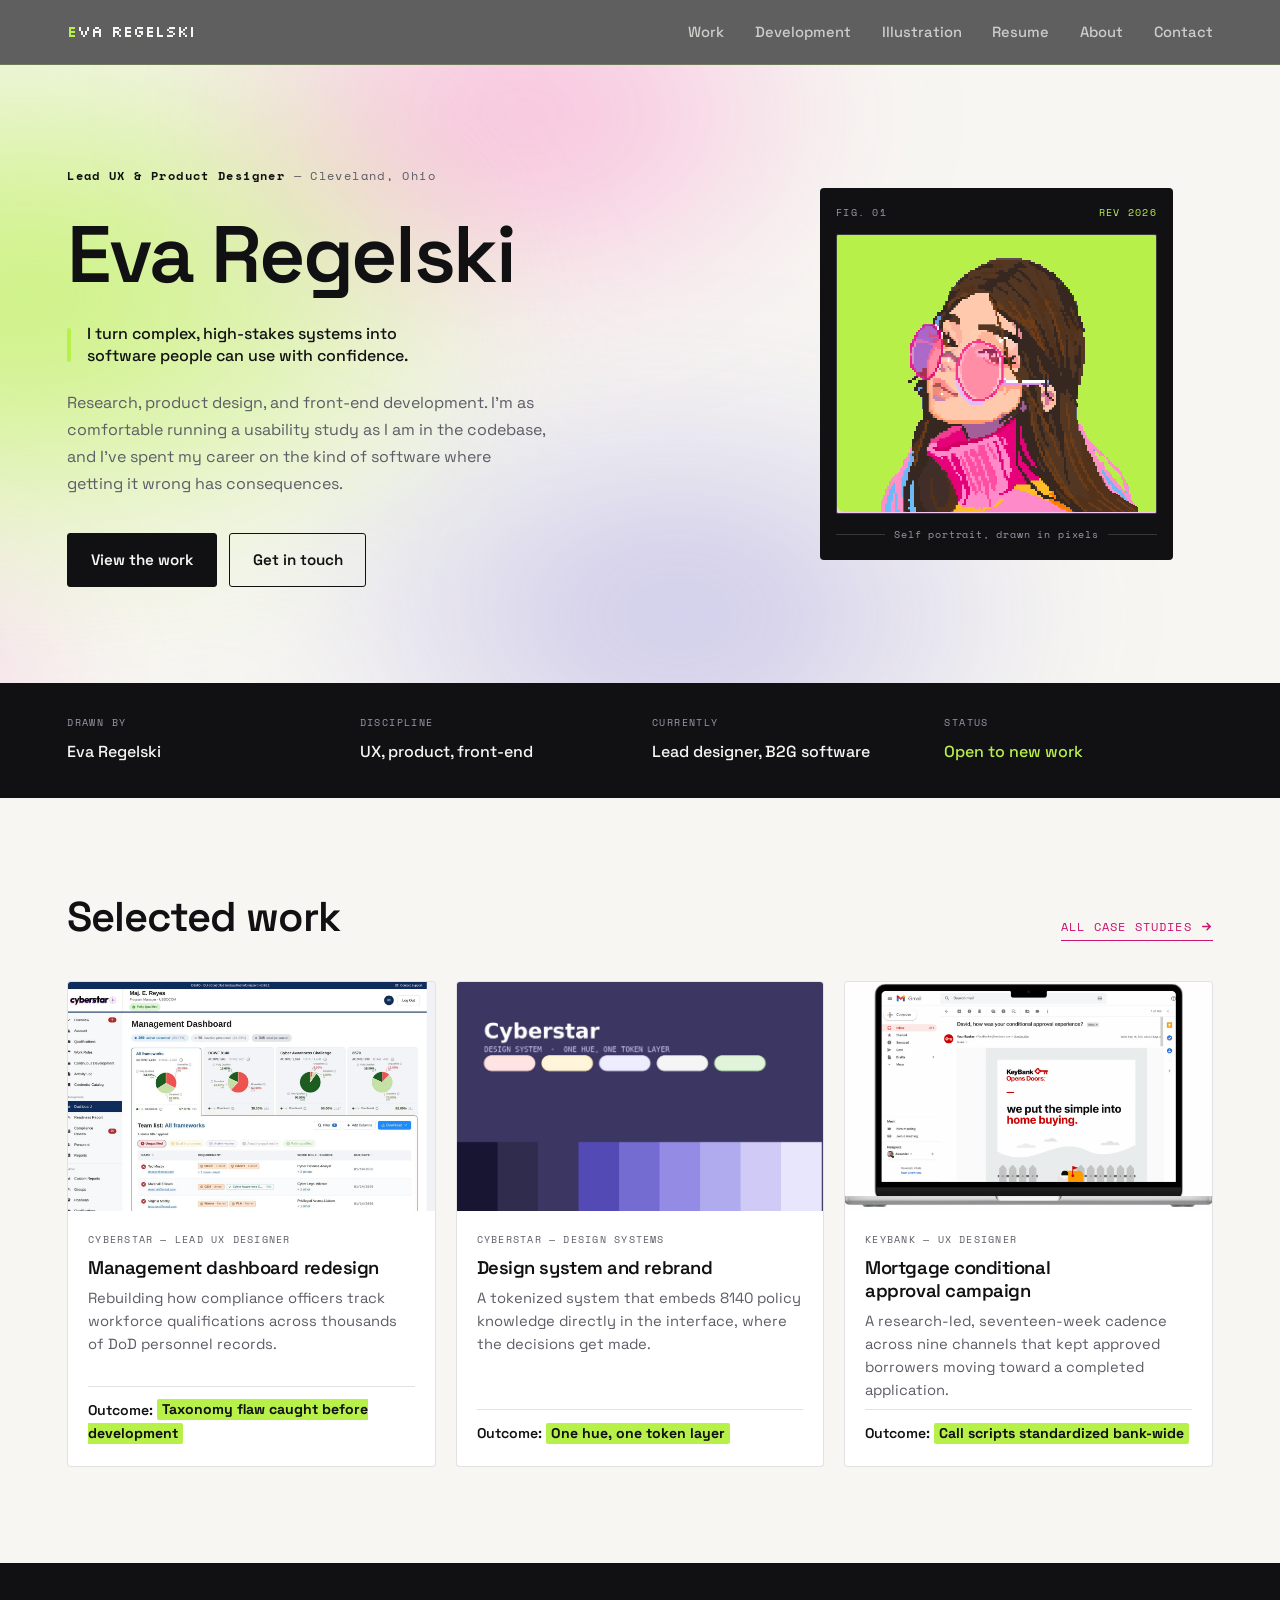
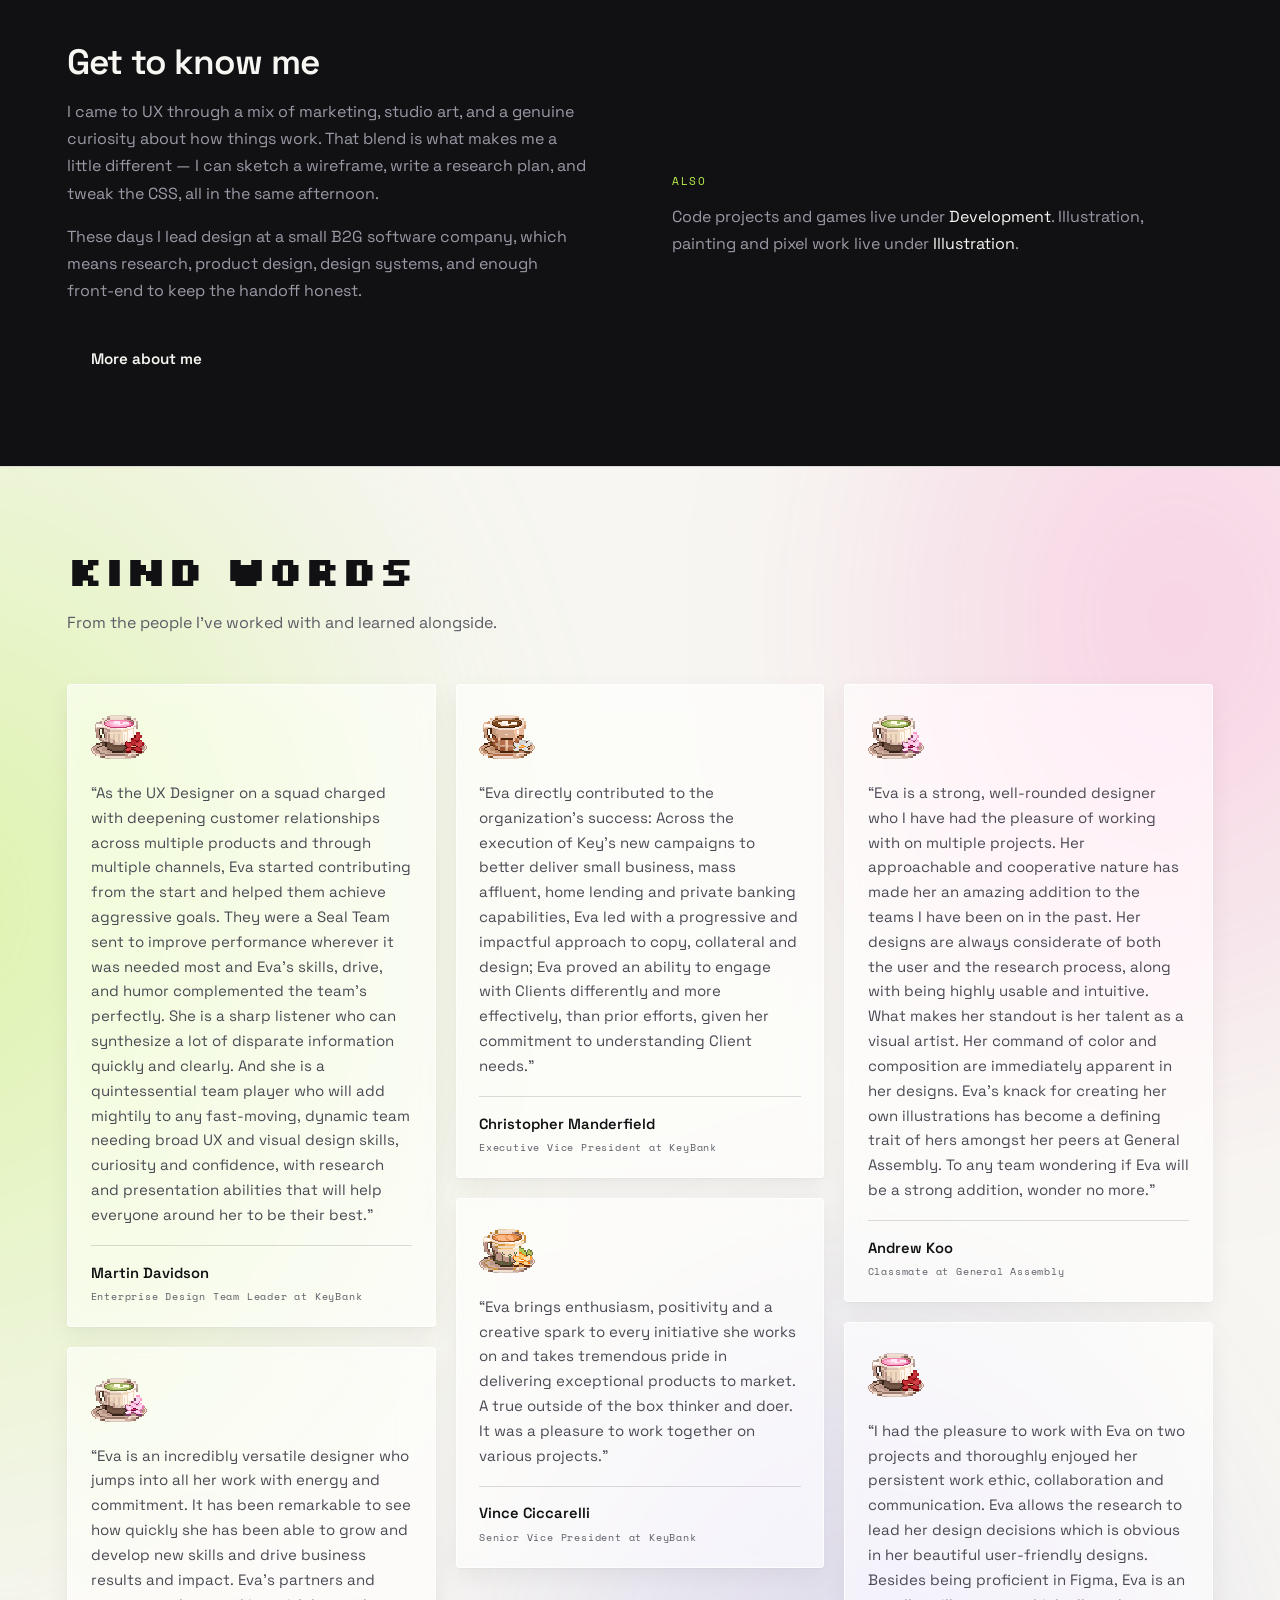
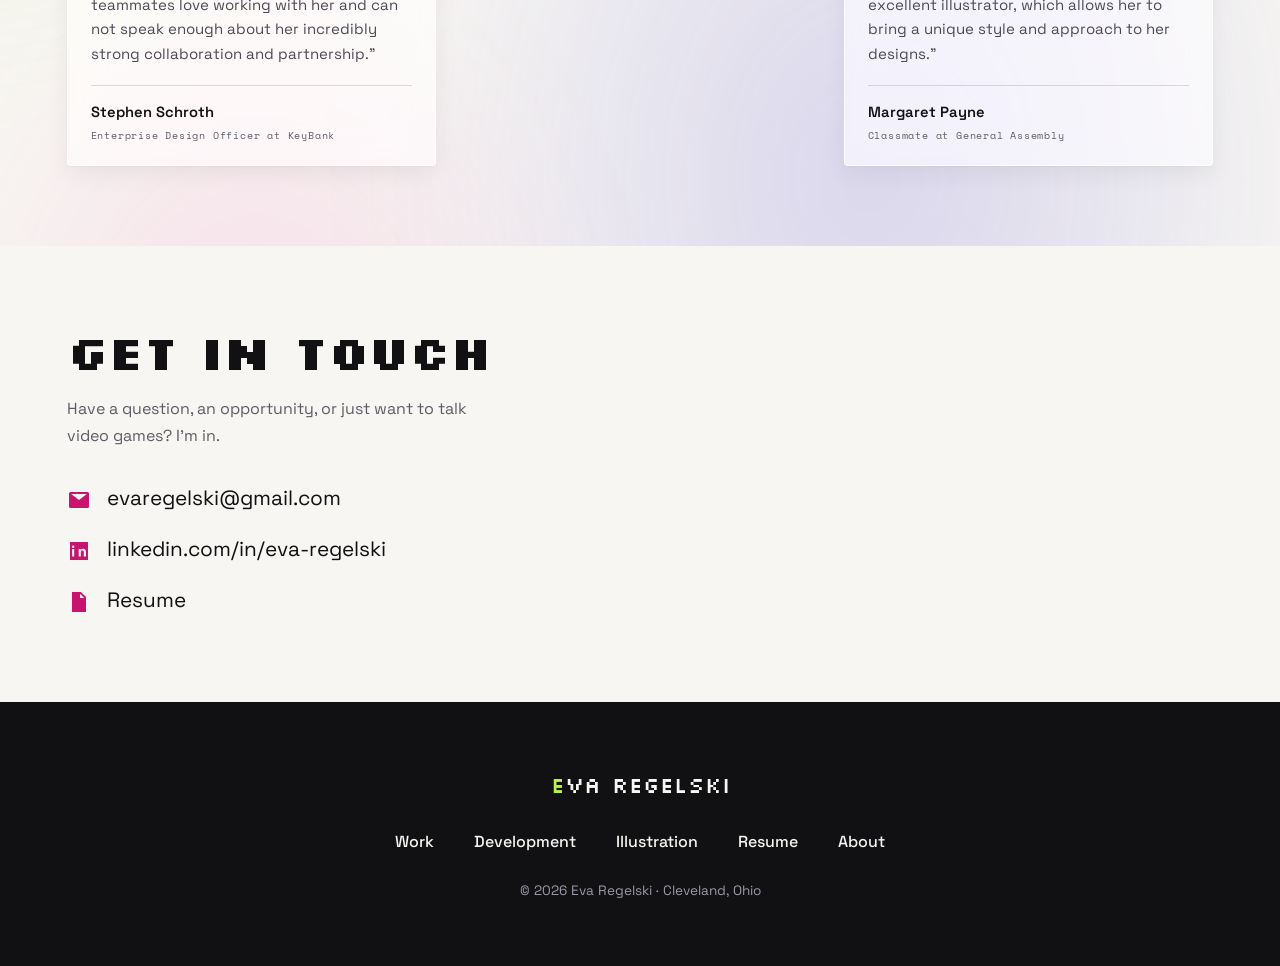
==== commit a95a4851: "Design updates and added Mappa case study" ====
--- a/index.html
+++ b/index.html
@@ -7,9 +7,13 @@
 <meta name="description" content="Eva Regelski turns complex, high-stakes systems into software people can use with confidence. Lead UX and product designer in Cleveland, Ohio.">
 <meta property="og:title" content="Eva Regelski — Lead UX &amp; Product Designer">
 <meta property="og:description" content="I turn complex, high-stakes systems into software people can use with confidence.">
-<meta property="og:image" content="assets/dash-cover.jpg">
+<meta property="og:url" content="https://evaregelski.github.io/">
+<meta name="twitter:card" content="summary_large_image">
+<meta property="og:image" content="https://evaregelski.github.io/assets/og-card.jpg">
 <meta property="og:type" content="website">
-<link rel="icon" href="assets/logo-mark.png">
+<link rel="icon" href="assets/favicon.svg" type="image/svg+xml">
+<link rel="icon" href="assets/favicon-32.png" sizes="32x32">
+<link rel="apple-touch-icon" href="assets/apple-touch-icon.png">
 <link rel="preconnect" href="https://fonts.googleapis.com">
 <link rel="preconnect" href="https://fonts.gstatic.com" crossorigin>
 <link href="https://fonts.googleapis.com/css2?family=Space+Grotesk:wght@400;500;600;700&family=Space+Mono:wght@400;700&family=Silkscreen&display=swap" rel="stylesheet">
@@ -24,14 +28,14 @@
   <nav id="sitenav" aria-label="Main"><ul>
     <li><a href="work.html">Work</a></li>
     <li><a href="development.html">Development</a></li>
-    <li><a href="illustration.html">Illustration</a></li>
+    <li><a href="illustration.html">Illustration</a></li><li><a href="resume.html">Resume</a></li>
     <li><a href="about.html">About</a></li>
     <li><a href="#contact">Contact</a></li>
   </ul></nav>
 </div></header>
 
 <main>
-<section class="home-hero grid-bg">
+<section class="home-hero grid-bg aurora">
   <div class="wrap home-hero__grid">
     <div>
       <p class="eyebrow"><b>Lead UX &amp; Product Designer</b> — Cleveland, Ohio</p>
@@ -106,43 +110,43 @@
   </div>
 </div></section>
 
-<section class="kind"><div class="wrap">
+<section class="kind aurora aurora--soft"><div class="wrap">
   <h2>Kind words</h2>
   <p class="kind__sub">From the people I've worked with and learned alongside.</p>
 
   <div class="kind__grid">
 
-    <figure class="word">
+    <figure class="word glass">
       <img class="word__cup" src="assets/cups/cup-pinklatte.png" alt="" aria-hidden="true">
       <blockquote>As the UX Designer on a squad charged with deepening customer relationships across multiple products and through multiple channels, Eva started contributing from the start and helped them achieve aggressive goals. They were a Seal Team sent to improve performance wherever it was needed most and Eva's skills, drive, and humor complemented the team's perfectly. She is a sharp listener who can synthesize a lot of disparate information quickly and clearly. And she is a quintessential team player who will add mightily to any fast-moving, dynamic team needing broad UX and visual design skills, curiosity and confidence, with research and presentation abilities that will help everyone around her to be their best.</blockquote>
       <figcaption><b>Martin Davidson</b><span>Enterprise Design Team Leader at KeyBank</span></figcaption>
     </figure>
 
-    <figure class="word">
+    <figure class="word glass">
       <img class="word__cup" src="assets/cups/cup-matcha.png" alt="" aria-hidden="true">
       <blockquote>Eva is an incredibly versatile designer who jumps into all her work with energy and commitment. It has been remarkable to see how quickly she has been able to grow and develop new skills and drive business results and impact. Eva's partners and teammates love working with her and can not speak enough about her incredibly strong collaboration and partnership.</blockquote>
       <figcaption><b>Stephen Schroth</b><span>Enterprise Design Officer at KeyBank</span></figcaption>
     </figure>
 
-    <figure class="word">
+    <figure class="word glass">
       <img class="word__cup" src="assets/cups/cup-coffee.png" alt="" aria-hidden="true">
       <blockquote>Eva directly contributed to the organization's success: Across the execution of Key's new campaigns to better deliver small business, mass affluent, home lending and private banking capabilities, Eva led with a progressive and impactful approach to copy, collateral and design; Eva proved an ability to engage with Clients differently and more effectively, than prior efforts, given her commitment to understanding Client needs.</blockquote>
       <figcaption><b>Christopher Manderfield</b><span>Executive Vice President at KeyBank</span></figcaption>
     </figure>
 
-    <figure class="word">
+    <figure class="word glass">
       <img class="word__cup" src="assets/cups/cup-tea.png" alt="" aria-hidden="true">
       <blockquote>Eva brings enthusiasm, positivity and a creative spark to every initiative she works on and takes tremendous pride in delivering exceptional products to market. A true outside of the box thinker and doer. It was a pleasure to work together on various projects.</blockquote>
       <figcaption><b>Vince Ciccarelli</b><span>Senior Vice President at KeyBank</span></figcaption>
     </figure>
 
-    <figure class="word">
+    <figure class="word glass">
       <img class="word__cup" src="assets/cups/cup-matcha.png" alt="" aria-hidden="true">
       <blockquote>Eva is a strong, well-rounded designer who I have had the pleasure of working with on multiple projects. Her approachable and cooperative nature has made her an amazing addition to the teams I have been on in the past. Her designs are always considerate of both the user and the research process, along with being highly usable and intuitive. What makes her standout is her talent as a visual artist. Her command of color and composition are immediately apparent in her designs. Eva's knack for creating her own illustrations has become a defining trait of hers amongst her peers at General Assembly. To any team wondering if Eva will be a strong addition, wonder no more.</blockquote>
       <figcaption><b>Andrew Koo</b><span>Classmate at General Assembly</span></figcaption>
     </figure>
 
-    <figure class="word">
+    <figure class="word glass">
       <img class="word__cup" src="assets/cups/cup-pinklatte.png" alt="" aria-hidden="true">
       <blockquote>I had the pleasure to work with Eva on two projects and thoroughly enjoyed her persistent work ethic, collaboration and communication. Eva allows the research to lead her design decisions which is obvious in her beautiful user-friendly designs. Besides being proficient in Figma, Eva is an excellent illustrator, which allows her to bring a unique style and approach to her designs.</blockquote>
       <figcaption><b>Margaret Payne</b><span>Classmate at General Assembly</span></figcaption>
@@ -166,7 +170,7 @@
   <p class="foot__mark"><span class="e">E</span>va Regelski</p>
   <nav aria-label="Footer"><ul>
     <li><a href="#work">Work</a></li><li><a href="development.html">Development</a></li>
-    <li><a href="illustration.html">Illustration</a></li><li><a href="about.html">About</a></li>
+    <li><a href="illustration.html">Illustration</a></li><li><a href="resume.html">Resume</a></li><li><a href="about.html">About</a></li>
   </ul></nav>
   <p class="foot__fine">© <span data-year>2026</span> Eva Regelski · Cleveland, Ohio</p>
 </div></footer>
--- a/styles/site.css
+++ b/styles/site.css
@@ -303,3 +303,61 @@
 .worklist__head{margin-bottom:2.5rem}
 .worklist__head h1{font-size:clamp(2.2rem,5vw,3.4rem);font-weight:600;letter-spacing:-.03em}
 .worklist__head p{max-width:52ch;margin-top:1rem;color:var(--muted)}
+
+/* ==========================================================================
+   .aurora — slow colour wash behind a section.
+   Three blurred blobs on two layers. Lime stays left so it never haloes
+   artwork on the right. Dies completely under prefers-reduced-motion,
+   which the global rule at the top of this file already enforces.
+   ========================================================================== */
+.aurora{position:relative;overflow:hidden;isolation:isolate}
+.aurora > .wrap{position:relative;z-index:1}
+.aurora::before,.aurora::after{
+  content:"";position:absolute;inset:-25%;z-index:0;pointer-events:none;
+  filter:blur(70px);will-change:transform
+}
+.aurora::before{
+  background:
+    radial-gradient(38% 46% at 18% 42%, rgba(184,240,74,.78), transparent 70%),
+    radial-gradient(30% 38% at 52% 76%, rgba(91,79,214,.30), transparent 70%);
+  animation:aurora-a 26s var(--ease) infinite alternate
+}
+.aurora::after{
+  background:
+    radial-gradient(26% 34% at 44% 22%, rgba(255,72,177,.36), transparent 70%),
+    radial-gradient(22% 28% at 8% 84%, rgba(255,72,177,.24), transparent 70%);
+  animation:aurora-b 34s var(--ease) infinite alternate
+}
+@keyframes aurora-a{from{transform:translate3d(0,0,0) scale(1)}   to{transform:translate3d(4%,-3%,0) scale(1.12)}}
+@keyframes aurora-b{from{transform:translate3d(0,0,0) scale(1.06)} to{transform:translate3d(-5%,4%,0) scale(1)}}
+
+/* quieter variant for sections that carry a lot of content */
+.aurora--soft::before{background:
+  radial-gradient(42% 50% at 14% 38%, rgba(184,240,74,.42), transparent 72%),
+  radial-gradient(34% 42% at 62% 80%, rgba(91,79,214,.20), transparent 72%)}
+.aurora--soft::after{background:
+  radial-gradient(30% 38% at 78% 24%, rgba(255,72,177,.22), transparent 72%),
+  radial-gradient(24% 30% at 30% 90%, rgba(255,72,177,.14), transparent 72%)}
+
+@media(max-width:60rem){.aurora::before,.aurora::after{opacity:.75}}
+
+/* ==========================================================================
+   .glass — frosted panel. Needs colour behind it to be worth anything,
+   so it only goes on elements sitting over an .aurora.
+   ========================================================================== */
+.glass{
+  background:rgba(255,255,255,.62);
+  border:1px solid rgba(255,255,255,.75);
+  box-shadow:0 1px 2px rgba(17,17,20,.04), 0 8px 24px rgba(17,17,20,.06);
+  -webkit-backdrop-filter:blur(16px) saturate(1.6);
+  backdrop-filter:blur(16px) saturate(1.6)
+}
+/* without backdrop-filter the panel would read as washed-out paper, so
+   fall back to something solid enough to keep text at AA */
+@supports not ((backdrop-filter:blur(2px)) or (-webkit-backdrop-filter:blur(2px))){
+  .glass{background:rgba(255,255,255,.93)}
+}
+
+/* two figures that must read as a matched pair (e.g. persona portraits) */
+.two-up--match .shell{aspect-ratio:3/4;display:grid}
+.two-up--match .shell img{width:100%;height:100%;object-fit:cover}
--- a/styles/home.css
+++ b/styles/home.css
@@ -106,6 +106,7 @@
    Cards stay uniform; the pixel drinks carry the color.
    ========================================================================== */
 .kind{padding-block:clamp(3rem,7vw,5rem);border-top:1px solid var(--rule)}
+.kind > .wrap{position:relative;z-index:1}
 .kind h2{font-family:var(--pixel);font-size:clamp(1.6rem,3.5vw,2.6rem);letter-spacing:0}
 .kind__sub{margin-top:1rem;max-width:46ch;color:var(--muted)}
 
@@ -117,15 +118,17 @@
 
 .word{
   break-inside:avoid;margin:0 0 1.25rem;padding:1.5rem 1.4rem 1.25rem;
-  background:var(--white);border:1px solid var(--rule);border-radius:3px;
+  border-radius:4px;
   transition:border-color .2s var(--ease),transform .2s var(--ease)
 }
-@media(hover:hover){.word:hover{border-color:var(--lime);transform:translateY(-2px)}}
+/* frosted over the aurora — see .glass in site.css */
+.word:not(.glass){background:var(--white);border:1px solid var(--rule)}
+@media(hover:hover){.word:hover{border-color:rgba(184,240,74,.9);transform:translateY(-2px)}}
 .word__cup{width:56px;height:auto;display:block;image-rendering:pixelated;margin-bottom:1rem}
-.word blockquote{margin:0;font-size:.94rem;line-height:1.65;color:var(--muted)}
+.word blockquote{margin:0;font-size:.94rem;line-height:1.65;color:#4a4a54}
 .word blockquote::before{content:"\201C"}
 .word blockquote::after{content:"\201D"}
-.word figcaption{margin-top:1.1rem;padding-top:.9rem;border-top:1px solid var(--rule)}
+.word figcaption{margin-top:1.1rem;padding-top:.9rem;border-top:1px solid rgba(17,17,20,.14)}
 .word figcaption b{display:block;font-size:.92rem;font-weight:600;color:var(--ink)}
 .word figcaption span{
   display:block;margin-top:.2rem;font-family:var(--mono);
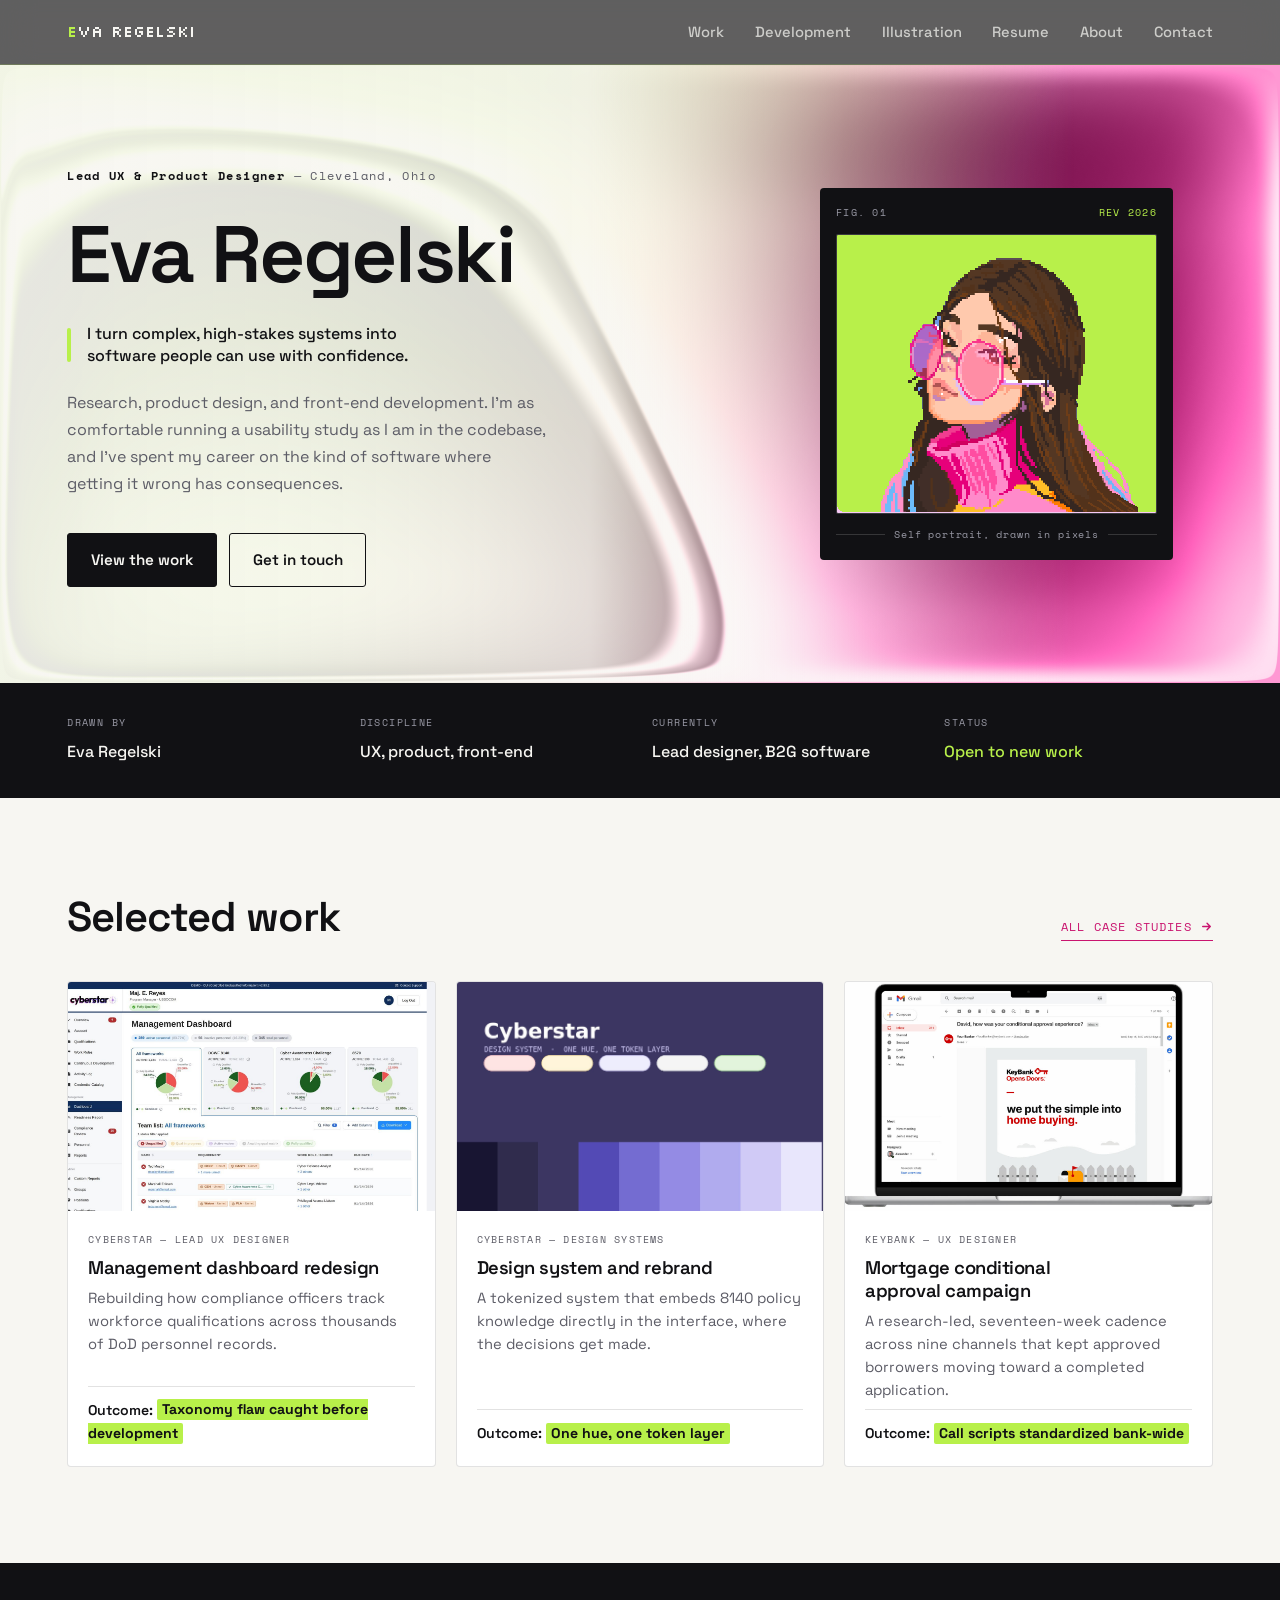
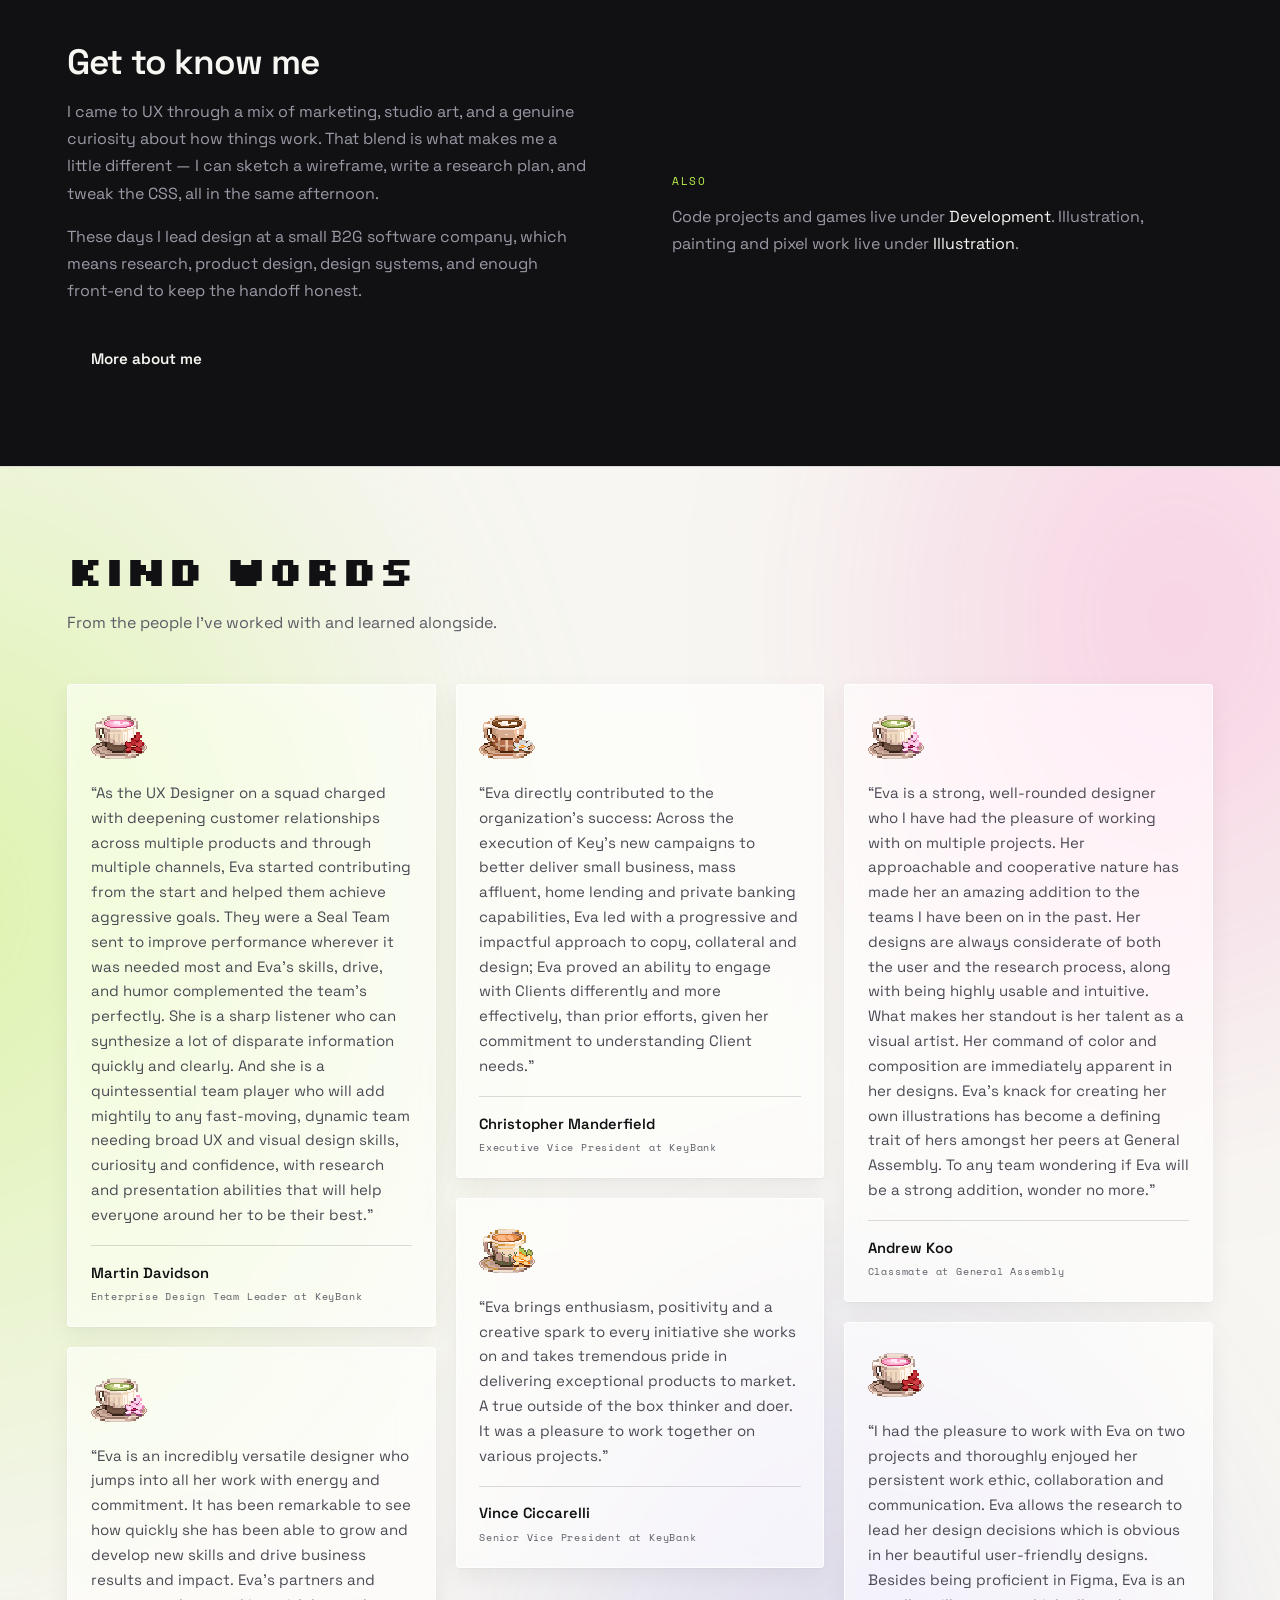
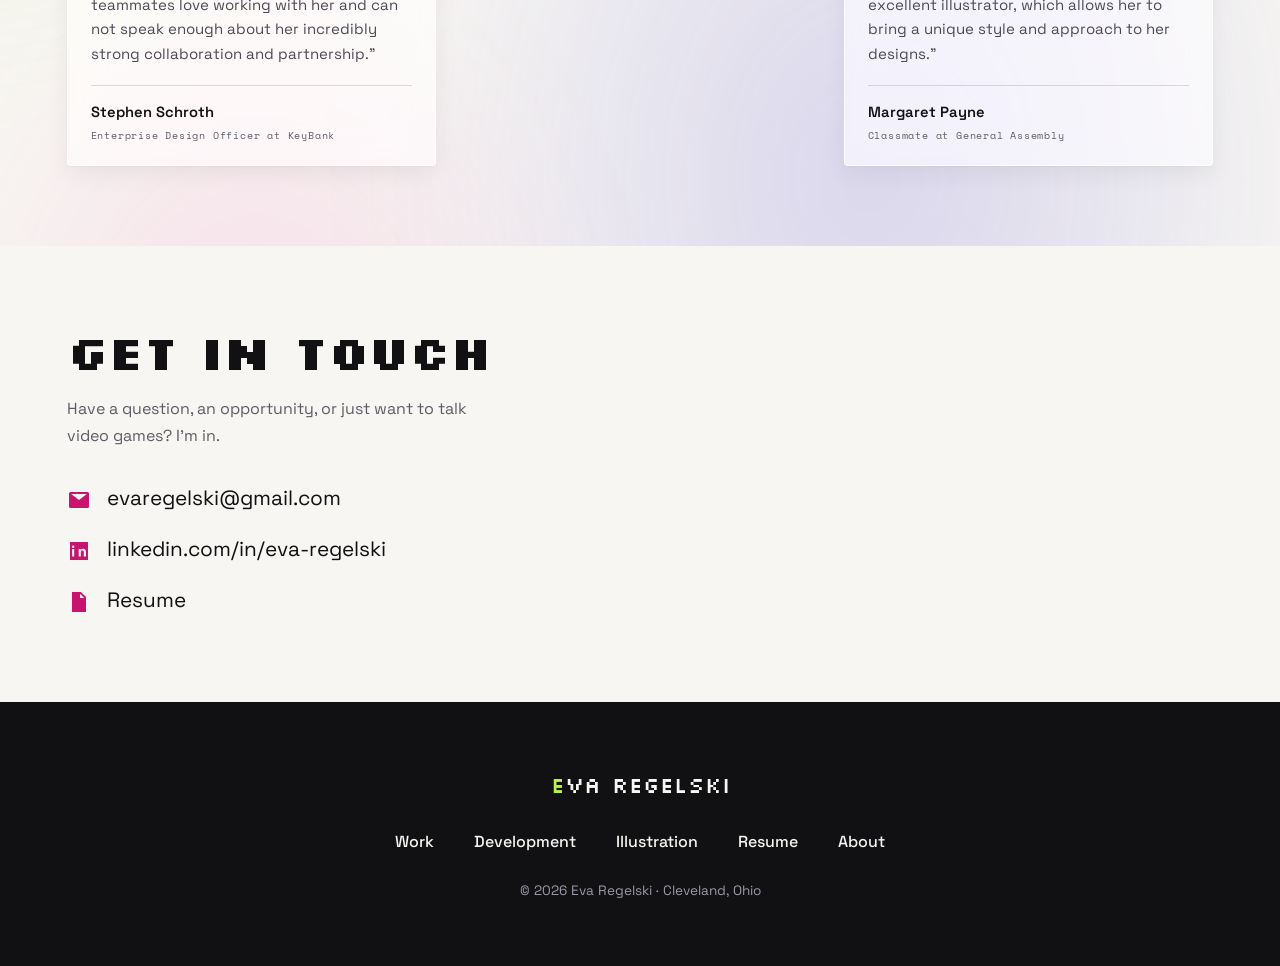
==== commit 338b5c40: "Liquid glass and case study updates" ====
--- a/index.html
+++ b/index.html
@@ -35,7 +35,8 @@
 </div></header>
 
 <main>
-<section class="home-hero grid-bg aurora">
+<section class="home-hero grid-bg aurora is-metal">
+  <div class="lm" aria-hidden="true"><div class="lm__canvas" data-lm-hero></div><div class="lm__tint"></div><div class="lm__veil"></div></div>
   <div class="wrap home-hero__grid">
     <div>
       <p class="eyebrow"><b>Lead UX &amp; Product Designer</b> — Cleveland, Ohio</p>
@@ -176,6 +177,7 @@
 </div></footer>
 
 <script src="js/site.js"></script>
+<script src="js/liquid-metal.js" defer></script>
 <script>document.querySelectorAll('[data-year]').forEach(function(e){e.textContent=new Date().getFullYear()});</script>
 </body>
 </html>
--- a/styles/site.css
+++ b/styles/site.css
@@ -361,3 +361,362 @@
 /* two figures that must read as a matched pair (e.g. persona portraits) */
 .two-up--match .shell{aspect-ratio:3/4;display:grid}
 .two-up--match .shell img{width:100%;height:100%;object-fit:cover}
+
+/* ==========================================================================
+   .lmb — liquid metal button. The shader fills the pill; a dark face sits
+   2px inside it, so only a thin metallic ring shows. Recoloured lime→pink
+   to match the home hero. Reserved for key actions only.
+   ========================================================================== */
+.lmb{
+  position:relative;isolation:isolate;display:inline-flex;align-items:center;justify-content:center;gap:.5rem;
+  padding:.9em 1.75em;border:0;border-radius:999px;background:transparent;
+  color:var(--paper);font:inherit;font-size:.95rem;font-weight:600;text-decoration:none;cursor:pointer;
+  box-shadow:0 0 0 1px rgba(17,17,20,.3),0 20px 12px rgba(17,17,20,.06),0 9px 9px rgba(17,17,20,.12),0 2px 5px rgba(17,17,20,.15);
+  transition:transform .45s cubic-bezier(.34,1.56,.64,1),box-shadow .15s ease
+}
+.lmb__ring{position:absolute;inset:0;z-index:-2;border-radius:inherit;overflow:hidden;background:#bdbdc2}
+.lmb__canvas{position:absolute;inset:0}
+.lmb__canvas canvas{display:block;width:100%!important;height:100%!important}
+.lmb__tint{
+  position:absolute;inset:0;mix-blend-mode:color;
+  background:linear-gradient(100deg,var(--lime) 0%,#e6f7b0 40%,#ff9bd4 68%,var(--pink) 100%)
+}
+.lmb::before{
+  content:"";position:absolute;inset:2px;z-index:-1;border-radius:inherit;
+  background:linear-gradient(180deg,#26262c 0%,#0a0a0c 100%)
+}
+.lmb:hover{transform:translateY(-2px)}
+.lmb:active{transform:translateY(1px) scale(.98)}
+.lmb:focus-visible{outline:2px solid var(--lime);outline-offset:4px}
+/* no WebGL: a static brand ring instead of silver */
+.lmb.is-failed .lmb__canvas{display:none}
+.lmb.is-failed .lmb__ring{background:linear-gradient(100deg,var(--lime),var(--pink))}
+
+/* ==========================================================================
+   .hmw — problem statement and How Might We questions, as markup rather
+   than a screenshot of sticky notes. Reusable in any case study.
+   ========================================================================== */
+.hmw{margin:1.75rem 0}
+.hmw__lbl{display:block;font-family:var(--mono);font-size:.62rem;letter-spacing:.14em;color:var(--muted);margin-bottom:.8rem}
+.hmw__problem{
+  padding:1.4rem 1.5rem;margin-bottom:1.75rem;background:var(--ink);color:var(--paper);border-radius:4px;
+  border-left:4px solid var(--lime)
+}
+.hmw__problem .hmw__lbl{color:var(--lime)}
+/* .sec p greys every paragraph; override it here or the text drops to 2.85:1 on ink */
+.hmw .hmw__problem p{margin:0;font-size:clamp(1.02rem,1vw+.7rem,1.18rem);line-height:1.6;max-width:62ch;color:var(--paper)}
+.hmw__grid{list-style:none;margin:0;padding:0;display:grid;grid-template-columns:repeat(auto-fit,minmax(15rem,1fr));gap:.75rem;counter-reset:hmw}
+.hmw__grid li{
+  position:relative;padding:2rem 1.1rem 1.1rem;background:var(--white);border:1px solid var(--rule);
+  border-radius:4px;font-size:.93rem;line-height:1.5;color:var(--ink)
+}
+.hmw__grid li::before{
+  counter-increment:hmw;content:"HMW " counter(hmw,decimal-leading-zero);
+  position:absolute;top:.75rem;left:1.1rem;font-family:var(--mono);font-size:.58rem;letter-spacing:.12em;color:var(--muted)
+}
+.hmw__grid li::after{content:"";position:absolute;left:0;top:1rem;bottom:1rem;width:3px;background:var(--lime);border-radius:0 2px 2px 0}
+
+/* ==========================================================================
+   .persona — a persona card in markup. Replaces screenshotted persona
+   templates, including their empty "journey" and "solutions" boxes.
+   --acc sets each persona's accent so a pair reads as distinct.
+   ========================================================================== */
+.persona{
+  --acc:var(--pink);
+  margin:1.75rem 0;background:var(--white);border:1px solid var(--rule);border-radius:6px;overflow:hidden
+}
+.persona + .persona{margin-top:1.25rem}
+.persona--admin{--acc:var(--peri)}
+.persona__head{display:flex;align-items:center;gap:1rem;padding:1.25rem 1.5rem;border-bottom:1px solid var(--rule);
+  background:linear-gradient(90deg,color-mix(in srgb,var(--acc) 10%,var(--white)),var(--white) 70%)}
+.persona__av{flex:none;display:grid;place-items:center;width:3.25rem;height:3.25rem;font-size:1.9rem;line-height:1;
+  background:var(--white);border:2px solid var(--acc);border-radius:50%}
+.persona__name{margin:0;font-size:clamp(1.15rem,2vw,1.4rem);font-weight:600;line-height:1.2}
+.persona__meet{display:block;font-family:var(--mono);font-size:.6rem;letter-spacing:.14em;color:var(--muted);font-weight:400;margin-bottom:.2rem}
+.persona__type{margin-left:auto;flex:none;font-family:var(--mono);font-size:.62rem;letter-spacing:.12em;
+  padding:.4em .85em;border-radius:999px;border:1.5px solid var(--acc);color:var(--ink)}
+.persona__bio{padding:1.25rem 1.5rem 0}
+.persona .persona__bio p{margin:0;color:var(--muted);max-width:none;line-height:1.65}
+.persona__body{display:grid;grid-template-columns:1fr 1fr;gap:1.5rem;padding:1.25rem 1.5rem 1.5rem}
+@media(max-width:44rem){.persona__body{grid-template-columns:1fr}.persona__head{flex-wrap:wrap}}
+.persona__facts{display:grid;grid-template-columns:auto 1fr;gap:.45rem 1rem;margin:0;font-size:.9rem;align-content:start}
+.persona__facts dt{font-family:var(--mono);font-size:.6rem;letter-spacing:.12em;color:var(--muted);padding-top:.2rem}
+.persona__facts dd{margin:0;color:var(--ink)}
+.persona__facts dd q{font-style:italic}
+.persona__h{font-family:var(--mono);font-size:.6rem;letter-spacing:.14em;color:var(--muted);font-weight:400;margin:0 0 .6rem}
+.persona__block + .persona__block{margin-top:1.25rem}
+.persona__level{display:inline-block;margin-bottom:.35rem;font-size:.82rem;font-weight:600;
+  padding:.2em .65em;border-radius:3px;background:color-mix(in srgb,var(--acc) 14%,var(--white))}
+.persona .persona__block p{margin:0;font-size:.88rem;color:var(--muted);max-width:none;line-height:1.55}
+.persona__list{list-style:none;margin:0;padding:0}
+.persona__list li{position:relative;padding-left:1.1rem;font-size:.88rem;line-height:1.5;color:var(--muted)}
+.persona__list li + li{margin-top:.4rem}
+.persona__list li::before{content:"";position:absolute;left:0;top:.55em;width:6px;height:6px;border-radius:1px;background:var(--acc)}
+
+/* ==========================================================================
+   .scope — a workshop scoping board (in / maybe / out) in markup.
+   ========================================================================== */
+.scope{display:grid;grid-template-columns:1.35fr 1fr 1fr;gap:.75rem;margin:1.75rem 0 .75rem}
+@media(max-width:52rem){.scope{grid-template-columns:1fr}}
+.scope__col{--acc:var(--lime);background:var(--white);border:1px solid var(--rule);border-top:4px solid var(--acc);border-radius:4px;padding:1rem 1.1rem 1.1rem}
+.scope__col--maybe{--acc:var(--peri)}
+.scope__col--out{--acc:#b9b9c2}
+.scope__h{display:flex;justify-content:space-between;align-items:baseline;gap:.5rem;margin:0 0 .85rem;
+  font-family:var(--mono);font-size:.62rem;letter-spacing:.14em;font-weight:400;color:var(--ink)}
+.scope__h b{font-weight:400;color:var(--muted)}
+.scope__col ul{list-style:none;margin:0;padding:0}
+.scope__col li{position:relative;padding-left:1.1rem;font-size:.88rem;line-height:1.45;color:var(--ink)}
+.scope__col li + li{margin-top:.45rem}
+.scope__col li::before{content:"";position:absolute;left:0;top:.5em;width:7px;height:7px;border-radius:2px;background:var(--acc)}
+.scope__col--out li{color:var(--muted)}
+.scope-note,.matrix-note{font-family:var(--mono);font-size:.62rem;letter-spacing:.08em;color:var(--muted);margin:0 0 2rem}
+
+/* ==========================================================================
+   .matrix — assumption map: importance against strength of evidence.
+   The more-important / weak-evidence quadrant is the leap of faith.
+   ========================================================================== */
+.matrix{display:grid;grid-template-columns:auto 1fr 1fr;grid-template-rows:auto 1fr 1fr;gap:.6rem;margin:1.75rem 0 .75rem}
+.matrix__ax{font-family:var(--mono);font-size:.6rem;letter-spacing:.14em;color:var(--muted);display:flex;align-items:center;justify-content:center}
+.matrix__ax--x{padding-bottom:.1rem}
+.matrix__ax--y{writing-mode:vertical-rl;transform:rotate(180deg);padding-right:.1rem}
+.matrix__q{background:var(--white);border:1px solid var(--rule);border-radius:4px;padding:1rem 1.1rem 1.1rem;min-height:9rem}
+.matrix__q h5{margin:0 0 .15rem;font-size:.95rem;font-weight:600;color:var(--ink)}
+.matrix__q small{display:block;margin-bottom:.8rem;font-family:var(--mono);font-size:.56rem;letter-spacing:.1em;color:var(--muted)}
+.matrix__q ul{list-style:none;margin:0;padding:0}
+.matrix__q li{font-size:.86rem;line-height:1.45;color:var(--muted)}
+.matrix__q li + li{margin-top:.5rem}
+.matrix__q--leap{border:2px solid var(--pink);background:color-mix(in srgb,var(--pink) 7%,var(--white))}
+.matrix__q--leap li{color:var(--ink)}
+.matrix__tag{display:inline-block;margin-left:.35rem;padding:.12em .5em;border-radius:3px;vertical-align:.1em;
+  font-family:var(--mono);font-size:.54rem;letter-spacing:.1em;background:var(--ink);color:var(--paper)}
+@media(max-width:44rem){
+  .matrix{grid-template-columns:1fr;grid-template-rows:none}
+  .matrix__ax{display:none}   /* each quadrant carries its own axis label on small screens */
+}
+
+/* ==========================================================================
+   .swim — a swimlane timeline in markup (weeks across, channels down).
+   Too wide for a reading column by nature, so it scrolls inside its own
+   frame with lane labels pinned left. Every item is labelled, so colour
+   is never the only thing carrying meaning.
+   ========================================================================== */
+.swim{--lab:9.5rem;--col:4.3rem;margin:1.75rem 0 .75rem;border:1px solid var(--rule);border-radius:4px;background:var(--white);overflow-x:auto;-webkit-overflow-scrolling:touch}
+.swim__in{min-width:calc(var(--lab) + 17 * var(--col));padding-bottom:.5rem}
+.swim__row{display:grid;grid-template-columns:var(--lab) repeat(17,minmax(var(--col),1fr));align-items:center;position:relative;min-height:2.6rem}
+.swim__row + .swim__row{border-top:1px dashed #ececef}
+.swim__lab{position:sticky;left:0;z-index:4;align-self:stretch;display:flex;align-items:center;padding:.4rem .75rem;
+  background:var(--white);border-right:1px solid var(--rule);font-size:.78rem;font-weight:600;color:var(--ink);line-height:1.25}
+.swim__head{position:sticky;top:0;z-index:5;border-bottom:1px solid var(--rule);background:var(--white)}
+.swim__wk{grid-row:1;text-align:center;padding:.55rem 0 .45rem;font-family:var(--mono);font-size:.6rem;letter-spacing:.06em;color:var(--ink)}
+.swim__wk small{display:block;margin-top:.15rem;font-size:.54rem;color:var(--muted)}
+.swim__phase{display:grid;grid-template-columns:var(--lab) 1fr;background:#f6f6f8;border-top:1px solid var(--rule)}
+.swim__phase span{position:sticky;left:0;padding:.35rem .75rem;font-family:var(--mono);font-size:.6rem;letter-spacing:.14em;color:var(--muted);background:#f6f6f8}
+.swim__phase em{font-style:normal;padding:.35rem .5rem;font-size:.72rem;color:var(--muted)}
+.swim__rail{grid-row:1;height:3px;border-radius:2px;align-self:center;opacity:.55;background:var(--c)}
+.swim__pill{grid-row:1;z-index:2;justify-self:start;margin:.3rem .15rem;padding:.28rem .5rem;border-radius:4px;
+  font-size:.68rem;font-weight:600;line-height:1.2;white-space:nowrap;background:var(--c);color:var(--t)}
+.swim__bar{grid-row:1;z-index:2;margin:.3rem .15rem;padding:.28rem .5rem;border-radius:4px;font-size:.68rem;font-weight:600;
+  line-height:1.2;white-space:nowrap;background:var(--c);color:var(--t)}
+.swim__start{position:absolute;left:var(--lab);top:0;bottom:0;width:2px;background:var(--ink);z-index:1}
+.swim-hint{display:none;font-family:var(--mono);font-size:.6rem;letter-spacing:.1em;color:var(--muted);margin:.5rem 0 0}
+@media(max-width:60rem){.swim-hint{display:block}}
+.swim .c-email{--c:#1f63c4;--t:#fff}.swim .c-dm{--c:#f2b233;--t:#111114}.swim .c-leads{--c:#fde68a;--t:#111114}
+.swim .c-control{--c:#cfe8bd;--t:#111114}.swim .c-tile{--c:#0b7a6b;--t:#fff}.swim .c-inter{--c:#7f2aa6;--t:#fff}
+.swim .c-modal{--c:#c23b17;--t:#fff}.swim .c-sms{--c:#a8d98a;--t:#111114}
+
+/* ==========================================================================
+   .dt — the five-phase design thinking framework, in markup.
+   .dt--full shows every phase with its description; .dt--mini is the
+   compact "you are here" strip that opens each section, with one phase
+   marked aria-current. Phase names are ink, so colour never carries text.
+   ========================================================================== */
+.dt{--discover:#cf6d22;--analyze:#b3501a;--ideate:#1b8a6f;--prototype:#1f4f9c;--test:#0a7fa3;
+  list-style:none;margin:1.75rem 0 .75rem;padding:0;display:grid;grid-template-columns:repeat(5,1fr);gap:.75rem;position:relative}
+.dt li{position:relative;text-align:center}
+.dt__tile{position:relative;z-index:1;display:grid;place-items:center;width:3.4rem;height:3.4rem;margin:0 auto .7rem;border-radius:6px;background:var(--c)}
+.dt__tile svg{width:1.7rem;height:1.7rem;stroke:#fff;fill:none;stroke-width:1.8;stroke-linecap:round;stroke-linejoin:round}
+.dt__name{display:block;font-size:.92rem;font-weight:600;color:var(--ink)}
+.dt__name::after{content:"";display:block;width:1.6rem;height:3px;margin:.4rem auto 0;border-radius:2px;background:var(--c)}
+.dt__desc{display:block;margin-top:.55rem;font-size:.8rem;line-height:1.5;color:var(--muted)}
+/* connector running behind the tiles */
+.dt::before{content:"";position:absolute;top:1.7rem;left:10%;right:10%;height:2px;background:linear-gradient(90deg,var(--discover),var(--analyze),var(--ideate),var(--prototype),var(--test));opacity:.35}
+.dt .p-discover{--c:var(--discover)}.dt .p-analyze{--c:var(--analyze)}.dt .p-ideate{--c:var(--ideate)}
+.dt .p-prototype{--c:var(--prototype)}.dt .p-test{--c:var(--test)}
+
+.dt--mini{gap:.4rem;margin:1.25rem 0 1.5rem}
+.dt--mini .dt__tile{width:2.3rem;height:2.3rem;margin-bottom:.45rem;border-radius:5px}
+.dt--mini .dt__tile svg{width:1.15rem;height:1.15rem}
+.dt--mini::before{top:1.15rem}
+.dt--mini .dt__name{font-size:.72rem;font-weight:500;color:var(--muted)}
+.dt--mini .dt__name::after{display:none}
+.dt--mini li:not([aria-current]) .dt__tile{opacity:.28}
+.dt--mini li[aria-current] .dt__name{color:var(--ink);font-weight:600}
+.dt--mini li[aria-current] .dt__tile{box-shadow:0 0 0 3px var(--white),0 0 0 5px var(--c)}
+
+@media(max-width:44rem){
+  .dt--full{grid-template-columns:1fr;gap:1rem}
+  .dt--full::before{display:none}
+  .dt--full li{display:grid;grid-template-columns:3.4rem 1fr;gap:0 1rem;text-align:left;align-items:start}
+  .dt--full .dt__tile{grid-row:span 2;margin:0}
+  .dt--full .dt__name::after{margin-left:0}
+  .dt--full .dt__desc{margin-top:.35rem}
+}
+
+/* ==========================================================================
+   .sheet — a research worksheet: title, purpose, and its prompts.
+   ========================================================================== */
+.sheet{margin:1.25rem 0;background:var(--white);border:1px solid var(--rule);border-radius:6px;padding:1.25rem 1.4rem 1.4rem}
+.sheet__h{margin:0;font-size:1.1rem;font-weight:600;color:var(--ink)}
+.sheet .sheet__intro{margin:.4rem 0 1.1rem;font-size:.86rem;color:var(--muted);max-width:none;line-height:1.55}
+.sheet__grid{display:grid;grid-template-columns:repeat(var(--n,3),1fr);gap:.6rem}
+@media(max-width:44rem){.sheet__grid{grid-template-columns:1fr 1fr}}
+.sheet__box{background:#f4f4f6;border-radius:5px;padding:.75rem .85rem}
+.sheet__box h6{margin:0 0 .45rem;font-size:.8rem;font-weight:600;color:var(--ink)}
+.sheet__box ul{list-style:none;margin:0;padding:0}
+.sheet__box li{font-size:.78rem;line-height:1.45;color:var(--muted)}
+.sheet__box li + li{margin-top:.2rem}
+.sheet__box--wide{grid-column:1/-1}
+.sheet__tag{display:inline-block;margin-left:.5rem;vertical-align:.15em;font-family:var(--mono);font-size:.55rem;letter-spacing:.12em;
+  padding:.2em .55em;border-radius:3px;background:color-mix(in srgb,var(--discover,#cf6d22) 14%,var(--white));color:var(--ink)}
+
+/* ==========================================================================
+   .awards — award badges in markup instead of certificate screenshots.
+   Text on ink uses explicit colours so the .sec p grey rule can't reach it.
+   ========================================================================== */
+.awards{display:grid;grid-template-columns:repeat(auto-fit,minmax(15rem,1fr));gap:.75rem;margin:1.75rem 0 .75rem}
+.award{display:flex;flex-direction:column;gap:.35rem;padding:1.4rem 1.4rem 1.3rem;background:var(--ink);border-radius:6px;position:relative;overflow:hidden}
+.award::after{content:"";position:absolute;right:-2.5rem;top:-2.5rem;width:8rem;height:8rem;border-radius:50%;
+  background:radial-gradient(circle,color-mix(in srgb,var(--lime) 30%,transparent),transparent 70%)}
+.award__icon{width:2.4rem;height:2.4rem;margin-bottom:.4rem}
+.award__icon svg{width:100%;height:100%;fill:none;stroke:var(--lime);stroke-width:1.7;stroke-linecap:round;stroke-linejoin:round}
+.award__kicker{font-family:var(--mono);font-size:.56rem;letter-spacing:.12em;color:rgba(247,246,242,.62)}
+.award__name{font-size:1.35rem;font-weight:600;line-height:1.2;color:var(--paper)}
+.award__win{font-family:var(--mono);font-size:.62rem;letter-spacing:.12em;color:var(--lime)}
+.award__how{margin-top:.35rem;font-size:.85rem;color:rgba(247,246,242,.72)}
+
+/* theme cards: same shell as the HMW grid, relabelled, with a per-card accent */
+.hmw__grid--themes li::before{content:"THEME " counter(hmw,decimal-leading-zero)}
+.hmw__grid--themes li::after{background:var(--acc,var(--lime))}
+.hmw__grid--themes b{display:block;margin-bottom:.35rem;font-weight:600;color:var(--ink)}
+.hmw__grid--themes span{color:var(--muted);font-size:.86rem}
+
+/* ---- Cryptid Quest additions -------------------------------------------- */
+/* four-phase variant of .dt (Discover, Define, Design, Deliver) */
+.dt--four{grid-template-columns:repeat(4,1fr)}
+.dt .p-define{--c:#5566d1}.dt .p-design{--c:#2b76bf}.dt .p-deliver{--c:#0c7f96}
+.dt--four .p-discover{--c:#7b5cc4}
+.dt--four::before{background:linear-gradient(90deg,#7b5cc4,#5566d1,#2b76bf,#0c7f96)}
+
+/* .focus — non-sequential focus areas (no connector, unlike .dt) */
+.focus{list-style:none;margin:1.75rem 0 .75rem;padding:0;display:grid;grid-template-columns:repeat(auto-fit,minmax(12rem,1fr));gap:.75rem}
+.focus li{display:flex;gap:.9rem;align-items:flex-start;padding:1.1rem;background:var(--white);border:1px solid var(--rule);border-radius:6px}
+.focus .dt__tile{flex:none;margin:0;width:2.8rem;height:2.8rem}
+.focus .dt__tile svg{width:1.4rem;height:1.4rem}
+.focus b{display:block;font-size:.95rem;font-weight:600;color:var(--ink)}
+.focus span.focus__d{display:block;margin-top:.25rem;font-size:.84rem;line-height:1.45;color:var(--muted)}
+
+/* .venn — the four-part tutorial framework, drawn */
+.venn{display:block;width:100%;max-width:28rem;height:auto;margin:1.75rem auto .75rem}
+.venn text{font-family:var(--font);fill:var(--ink)}
+.venn .venn__lbl{font-size:17px;font-weight:600}
+.venn .venn__mid{font-family:var(--mono);font-size:9.5px;letter-spacing:1.4px}
+
+/* .cardsort — the pile of cards participants sorted */
+.cardsort__pile{display:flex;flex-wrap:wrap;justify-content:center;gap:.7rem .8rem;margin:1.75rem auto .6rem;max-width:34rem}
+.cardsort__pile span{padding:.75rem 1.1rem;background:var(--white);border:1px solid #d9d4ea;border-radius:4px;
+  box-shadow:0 2px 0 #e7e3f3,0 6px 14px rgba(17,17,20,.07);font-family:var(--mono);font-size:.66rem;letter-spacing:.14em;color:#5a3f9e;font-weight:700}
+.cardsort__pile span:nth-child(odd){transform:rotate(-2.5deg)}
+.cardsort__pile span:nth-child(3n){transform:rotate(3deg)}
+.cardsort__pile span:nth-child(4n){transform:rotate(-4deg)}
+.scope--even{grid-template-columns:repeat(3,1fr)}
+@media(max-width:52rem){.scope--even{grid-template-columns:1fr}}
+.scope__col--purple{--acc:#7b5cc4}.scope__col--blue{--acc:#2b76bf}.scope__col--teal{--acc:#0c7f96}
+
+/* .tree — a site map as nested lists */
+.tree{margin:1.75rem 0 .75rem}
+.tree__root{display:block;width:-moz-max-content;width:max-content;margin:0 auto 1.25rem;padding:.55rem 1.4rem;background:var(--ink);color:var(--paper);border-radius:4px;font-weight:600;font-size:.95rem;position:relative}
+.tree__root::after{content:"";position:absolute;left:50%;top:100%;width:2px;height:1.25rem;background:var(--rule)}
+.tree__branches{display:grid;grid-template-columns:1.7fr 1fr 1fr;gap:.75rem}
+@media(max-width:52rem){.tree__branches{grid-template-columns:1fr}}
+.tree__branch{background:var(--white);border:1px solid var(--rule);border-top:4px solid var(--acc,#7b5cc4);border-radius:4px;padding:1rem 1.1rem}
+.tree__branch h5{margin:0 0 .15rem;font-size:.95rem;font-weight:600;color:var(--ink)}
+.tree__branch small{display:block;margin-bottom:.8rem;font-family:var(--mono);font-size:.56rem;letter-spacing:.12em;color:var(--muted)}
+.tree__kids{list-style:none;margin:0;padding:0;display:grid;gap:.55rem 1.1rem}
+.tree__branch--wide .tree__kids{grid-template-columns:1fr 1fr}
+.tree__kids>li>b{display:block;font-size:.86rem;font-weight:600;color:var(--ink)}
+.tree__kids ul{list-style:none;margin:.25rem 0 0 .3rem;padding-left:.8rem;border-left:2px solid #e2def2}
+.tree__kids ul li{position:relative;padding:.1rem 0;font-size:.8rem;line-height:1.4;color:var(--muted)}
+.tree__kids ul li::before{content:"";position:absolute;left:-.8rem;top:.7em;width:.55rem;height:2px;background:#e2def2}
+
+/* the four-phase strip is an overview, not "you are here" — keep every phase full strength */
+.dt--four.dt--mini li .dt__tile{opacity:1}
+.dt--four.dt--mini .dt__name{color:var(--ink);font-weight:600}
+
+/* ==========================================================================
+   .lmline — the liquid chrome hairline dividing each case study hero from
+   its role/team/timeline/tools rail. 2px, fading out at both ends, tinted
+   lime→pink like the home hero and the key buttons.
+   ========================================================================== */
+.lmline{
+  position:relative;isolation:isolate;overflow:hidden;height:2px;border-radius:2px;
+  margin-top:clamp(2.5rem,5vw,3.5rem);background:var(--rule-dark);
+  -webkit-mask-image:linear-gradient(90deg,transparent,#000 10%,#000 90%,transparent);
+          mask-image:linear-gradient(90deg,transparent,#000 10%,#000 90%,transparent)
+}
+.lmline + .rail{margin-top:0;border-top:0}
+.lmline__canvas{position:absolute;inset:0}
+.lmline__canvas canvas{display:block;width:100%!important;height:100%!important}
+.lmline__tint{position:absolute;inset:0;mix-blend-mode:color;
+  background:linear-gradient(90deg,var(--lime) 0%,#e6f7b0 38%,#ff9bd4 68%,var(--pink) 100%)}
+/* no WebGL: a still brand gradient in place of the old flat rule */
+.lmline.is-failed .lmline__canvas{display:none}
+.lmline.is-failed{background:linear-gradient(90deg,var(--lime),var(--pink));opacity:.6}
+
+/* ==========================================================================
+   .bp — a service blueprint in markup: stages across, lanes down, with the
+   lines of interaction, visibility and internal interaction between lanes.
+   Key moments carry a numbered tag matching the outcomes listed after it.
+   ========================================================================== */
+.bp{--lab:9.5rem;--col:8.2rem;margin:1.75rem 0 .75rem;border:1px solid var(--rule);border-radius:4px;background:var(--white);overflow-x:auto;-webkit-overflow-scrolling:touch}
+.bp__in{min-width:calc(var(--lab) + 8 * var(--col));padding:.9rem .6rem 1rem 0}
+.bp__row{display:grid;grid-template-columns:var(--lab) repeat(8,minmax(var(--col),1fr));gap:0 .5rem;align-items:stretch;padding:.3rem 0}
+.bp__lab{position:sticky;left:0;z-index:3;display:flex;align-items:center;padding:0 .75rem;background:var(--white);
+  border-right:1px solid var(--rule);font-size:.76rem;font-weight:600;color:var(--ink);line-height:1.25}
+.bp__card{position:relative;padding:.55rem .6rem;border-radius:6px;font-size:.72rem;line-height:1.35;color:var(--ink);background:var(--c)}
+.bp__row--customer .bp__card{--c:#eee0fd}.bp__row--front .bp__card{--c:#fdedbb}
+.bp__row--back .bp__card{--c:#dbe9fb}.bp__row--support .bp__card{--c:#ececef}
+.bp__line{display:grid;grid-template-columns:var(--lab) 1fr;align-items:center;margin:.15rem 0}
+.bp__line span{position:sticky;left:0;z-index:3;padding:.1rem .75rem;background:var(--white);border-right:1px solid var(--rule);
+  font-family:var(--mono);font-size:.54rem;letter-spacing:.1em;color:var(--pink-text)}
+.bp__line i{display:block;border-top:1.5px dashed #f2a9bd}
+.bp__card--key{box-shadow:0 0 0 2px var(--pink)}
+.bp__tag{display:inline-grid;place-items:center;width:1.2rem;height:1.2rem;border-radius:50%;background:var(--pink);color:var(--ink);
+  font-family:var(--mono);font-size:.6rem;font-weight:700;line-height:1}
+.bp__card .bp__tag{position:absolute;top:-.55rem;right:-.45rem}
+.bp-out{list-style:none;margin:1.25rem 0 0;padding:0;display:grid;grid-template-columns:repeat(auto-fit,minmax(14rem,1fr));gap:.75rem}
+.bp-out li{padding:1rem 1.1rem;background:var(--white);border:1px solid var(--rule);border-radius:6px}
+.bp-out b{display:flex;align-items:center;gap:.55rem;margin-bottom:.4rem;font-size:.95rem;font-weight:600;color:var(--ink)}
+.bp-out span.bp-out__d{display:block;font-size:.85rem;line-height:1.5;color:var(--muted)}
+
+/* persona with the illustrated portrait as a side panel */
+.persona--art{display:grid;grid-template-columns:12rem minmax(0,1fr)}
+.persona__art{display:grid;place-items:center;padding:1rem;border-right:1px solid var(--rule);background:color-mix(in srgb,var(--acc) 7%,var(--white))}
+.persona__art img{display:block;width:100%;height:auto}
+@media(max-width:44rem){
+  .persona--art{grid-template-columns:1fr}
+  .persona__art{border-right:0;border-bottom:1px solid var(--rule)}
+  .persona__art img{max-width:12rem}
+}
+.persona--simple .persona__body{grid-template-columns:auto 1fr}
+@media(max-width:44rem){.persona--simple .persona__body{grid-template-columns:1fr}}
+
+/* numbered usability tasks — same card shell as the HMW grid */
+.hmw__grid--tasks li::before{content:"TASK " counter(hmw,decimal-leading-zero)}
+.hmw__grid--tasks li::after{background:var(--acc,var(--lime))}
+
+/* .feat — a feature: explanation beside its looping prototype clip */
+.feat{display:grid;grid-template-columns:minmax(0,1fr) 14rem;gap:1.75rem;align-items:center;margin:2rem 0}
+.feat h3{margin-top:0}
+.feat__clip{border-radius:10px;overflow:hidden;background:var(--white)}
+.feat__clip video{display:block;width:100%;height:auto}
+@media(max-width:44rem){.feat{grid-template-columns:1fr}.feat__clip{max-width:15rem;margin-inline:auto}}
--- a/styles/home.css
+++ b/styles/home.css
@@ -134,3 +134,33 @@
   display:block;margin-top:.2rem;font-family:var(--mono);
   font-size:.62rem;letter-spacing:.08em;color:var(--muted)
 }
+
+/* ==========================================================================
+   Liquid metal hero background (candidate — compared against .aurora)
+   Neutral metal from the shader, recoloured to lime→pink by a CSS layer
+   with mix-blend-mode:color, which keeps the metal's light and shadow but
+   swaps its hue. A paper veil keeps the text column calm and at contrast.
+   ========================================================================== */
+.lm{position:absolute;inset:0;z-index:0;pointer-events:none;display:none}
+.home-hero.is-metal .lm{display:block}
+.home-hero.is-metal::before,.home-hero.is-metal::after{display:none}
+.lm__canvas{position:absolute;inset:0}
+.lm__canvas canvas{display:block;width:100%!important;height:100%!important}
+.lm__tint{
+  position:absolute;inset:0;mix-blend-mode:color;
+  background:linear-gradient(115deg,var(--lime) 0%,#d9f59a 34%,#ff9bd4 68%,var(--pink) 100%)
+}
+.lm__veil{
+  position:absolute;inset:0;
+  background:linear-gradient(90deg,
+    rgba(247,246,242,.93) 0%, rgba(247,246,242,.86) 46%,
+    rgba(247,246,242,.32) 66%, rgba(247,246,242,0) 84%)
+}
+/* stacked layout: portrait drops below the text, so calm the whole field */
+@media(max-width:60rem){
+  .lm__veil{background:rgba(247,246,242,.74)}
+}
+/* no WebGL: fall back to the aurora rather than a blank panel */
+.lm.is-failed{display:none!important}
+.home-hero.is-metal:has(.lm.is-failed)::before,
+.home-hero.is-metal:has(.lm.is-failed)::after{display:block}
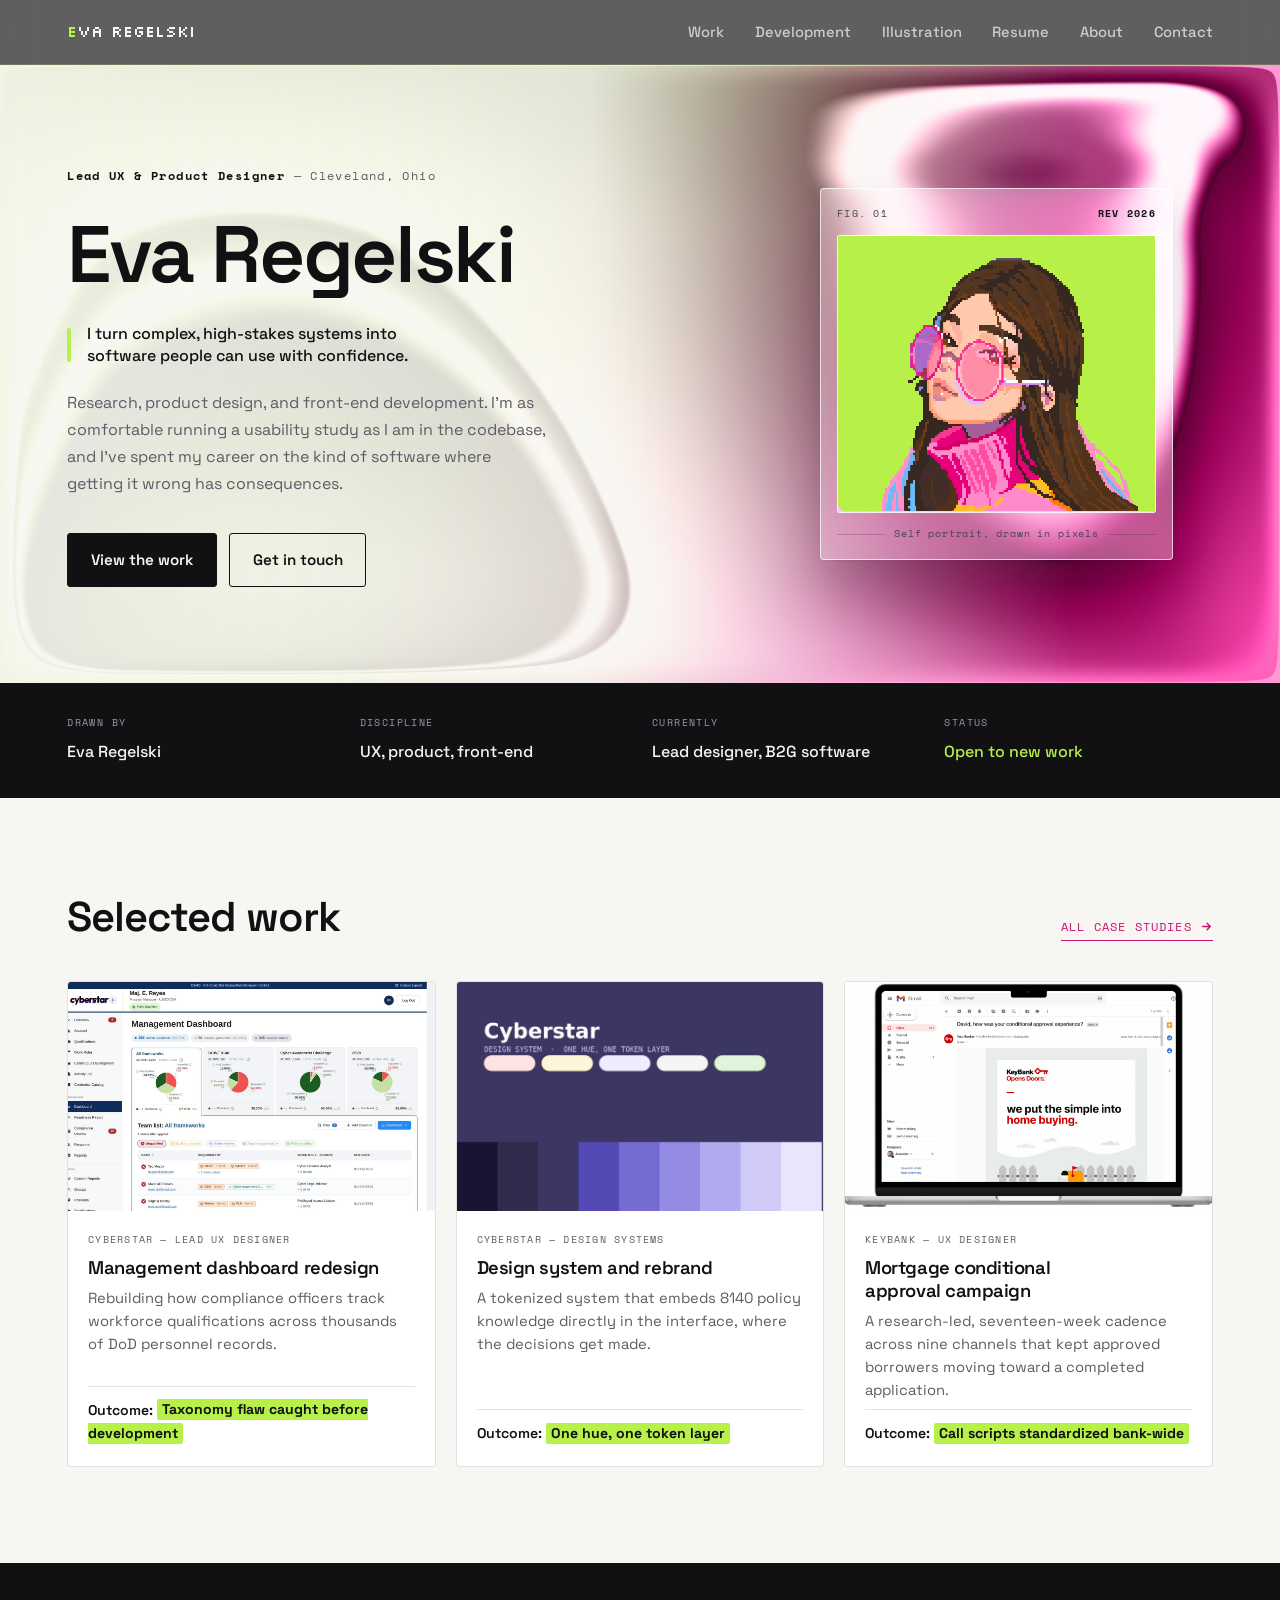
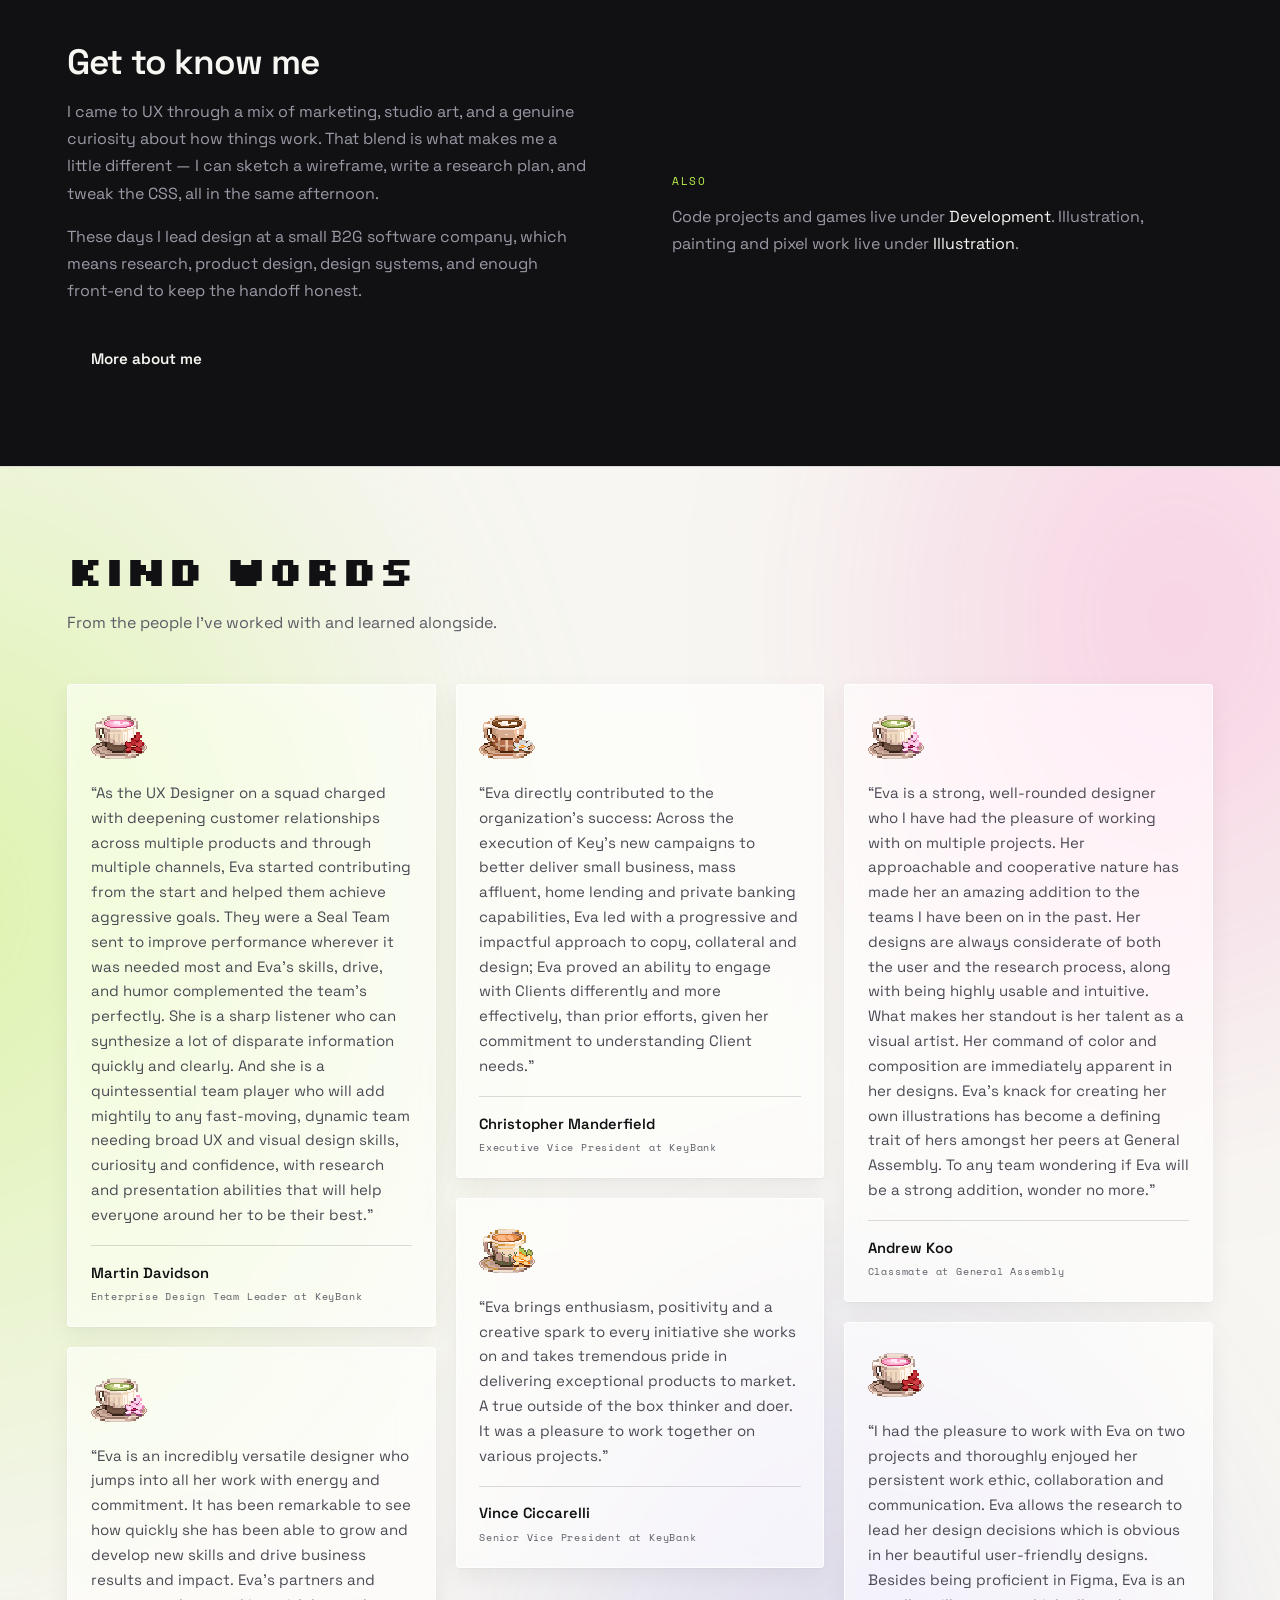
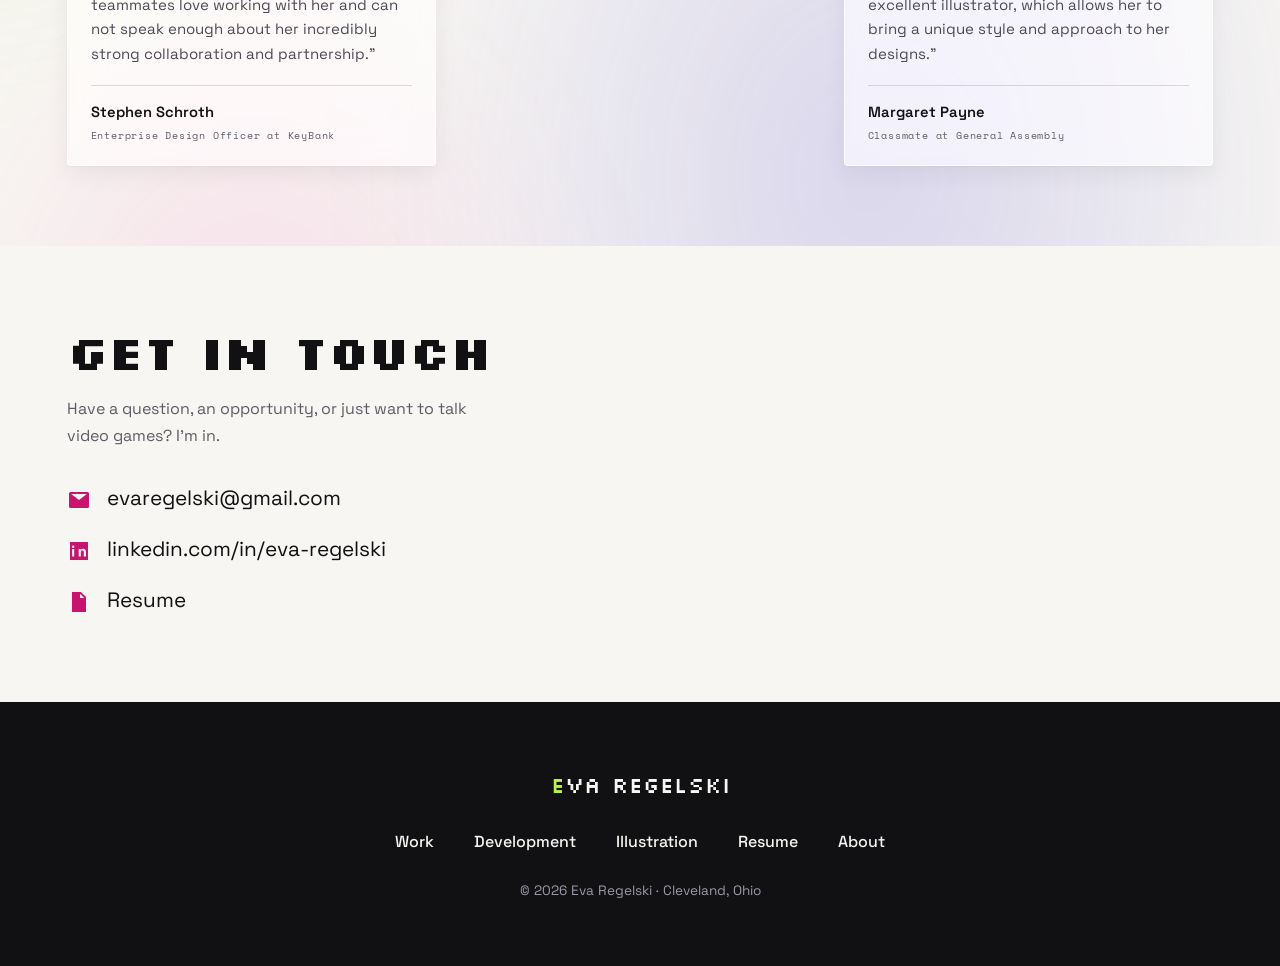
==== commit f0804427: "Updated styling and animations" ====
--- a/index.html
+++ b/index.html
@@ -48,7 +48,7 @@
         <a class="btn-home btn-home--line" href="#contact">Get in touch</a>
       </div>
     </div>
-    <figure class="spec">
+    <figure class="spec spec--glass">
       <div class="spec__head"><span>FIG. 01</span><span class="rev">REV 2026</span></div>
       <div class="spec__frame"><img src="assets/portrait.png" alt="Pixel-art self portrait of Eva wearing round sunglasses"></div>
       <figcaption class="dim">Self portrait, drawn in pixels</figcaption>
--- a/styles/home.css
+++ b/styles/home.css
@@ -164,3 +164,37 @@
 .lm.is-failed{display:none!important}
 .home-hero.is-metal:has(.lm.is-failed)::before,
 .home-hero.is-metal:has(.lm.is-failed)::after{display:block}
+
+/* ==========================================================================
+   Portrait card over the liquid metal hero — frosted glass (chosen over a chrome bezel and a floating cut-out).
+   Text colours are explicit: the card may sit on light metal, not ink.
+   ========================================================================== */
+/* A — frosted glass: the metal shows, blurred, through the card */
+.spec--glass{background:rgba(255,255,255,.34);color:var(--ink);border:1px solid rgba(255,255,255,.7);
+  -webkit-backdrop-filter:blur(18px) saturate(1.5);backdrop-filter:blur(18px) saturate(1.5);
+  box-shadow:0 1px 2px rgba(17,17,20,.05),0 18px 40px rgba(17,17,20,.12)}
+.spec--glass .spec__frame{border-color:rgba(255,255,255,.85);background:transparent}
+@supports not ((backdrop-filter:blur(2px)) or (-webkit-backdrop-filter:blur(2px))){.spec--glass{background:rgba(255,255,255,.88)}}
+
+/* shared: labels read dark whenever the card isn't ink */
+:is(.spec--glass) .spec__head{color:#44444e}
+:is(.spec--glass) .spec__head .rev{color:var(--ink);font-weight:700}
+:is(.spec--glass) .dim{color:#44444e}
+:is(.spec--glass) .dim::before,
+:is(.spec--glass) .dim::after{background:rgba(17,17,20,.2)}
+
+/* ==========================================================================
+   About — the select screen idles.
+   The illustration is split into two layers: the title, menu and stat bars
+   stay still; only the figure breathes, the way a game character idles on a
+   select screen. At rest the two layers recombine into the original exactly.
+   ========================================================================== */
+.select-screen{position:relative}
+.select-screen img{display:block;width:100%;height:auto}
+.select-screen__ui{position:absolute;inset:0}
+.select-screen__fig{transform-origin:69% 100%;animation:idle 4.6s ease-in-out infinite}
+@keyframes idle{0%,100%{transform:translateY(0) scaleY(1)}50%{transform:translateY(-1.5px) scaleY(1.005)}}
+
+/* the pixel portrait: a two-frame sprite bob, one art-pixel high */
+.why .pixel{animation:sprite 1.3s steps(1,end) infinite}
+@keyframes sprite{0%{transform:translateY(0)}50%{transform:translateY(-2px)}}
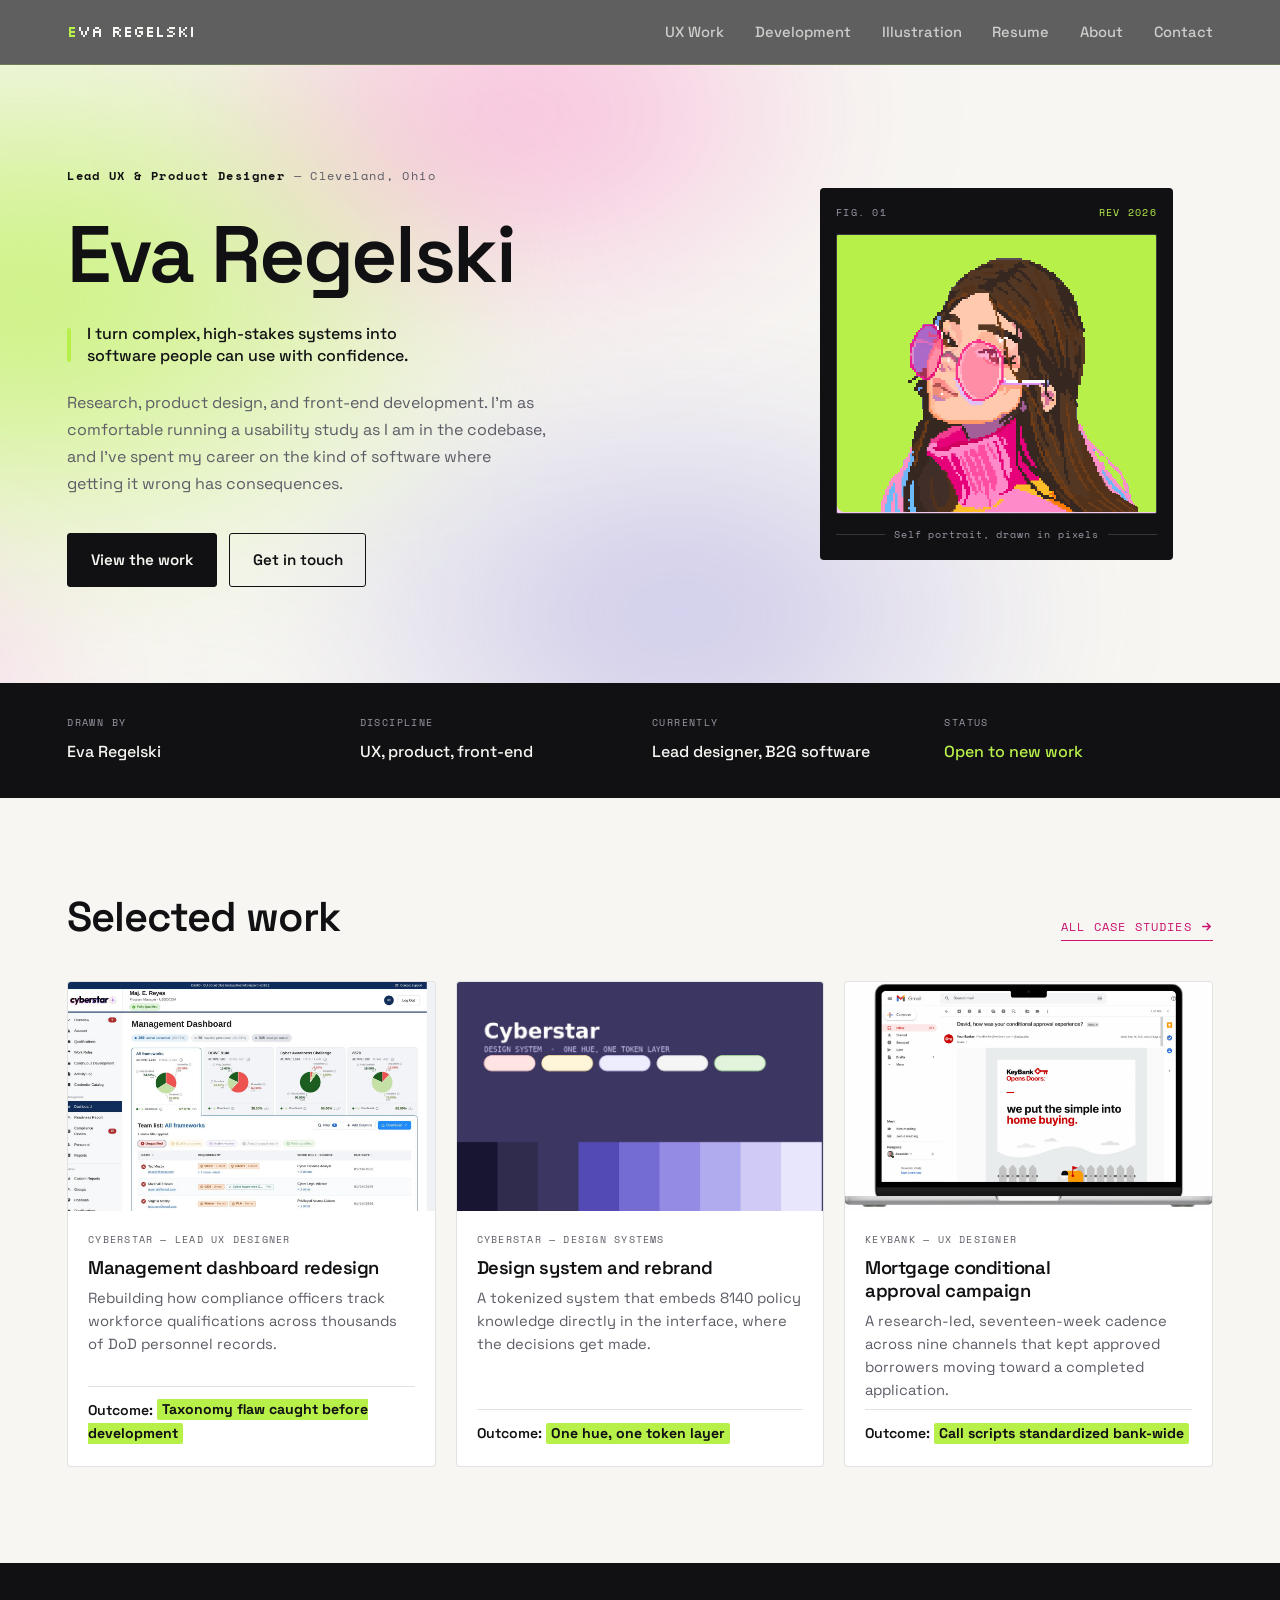
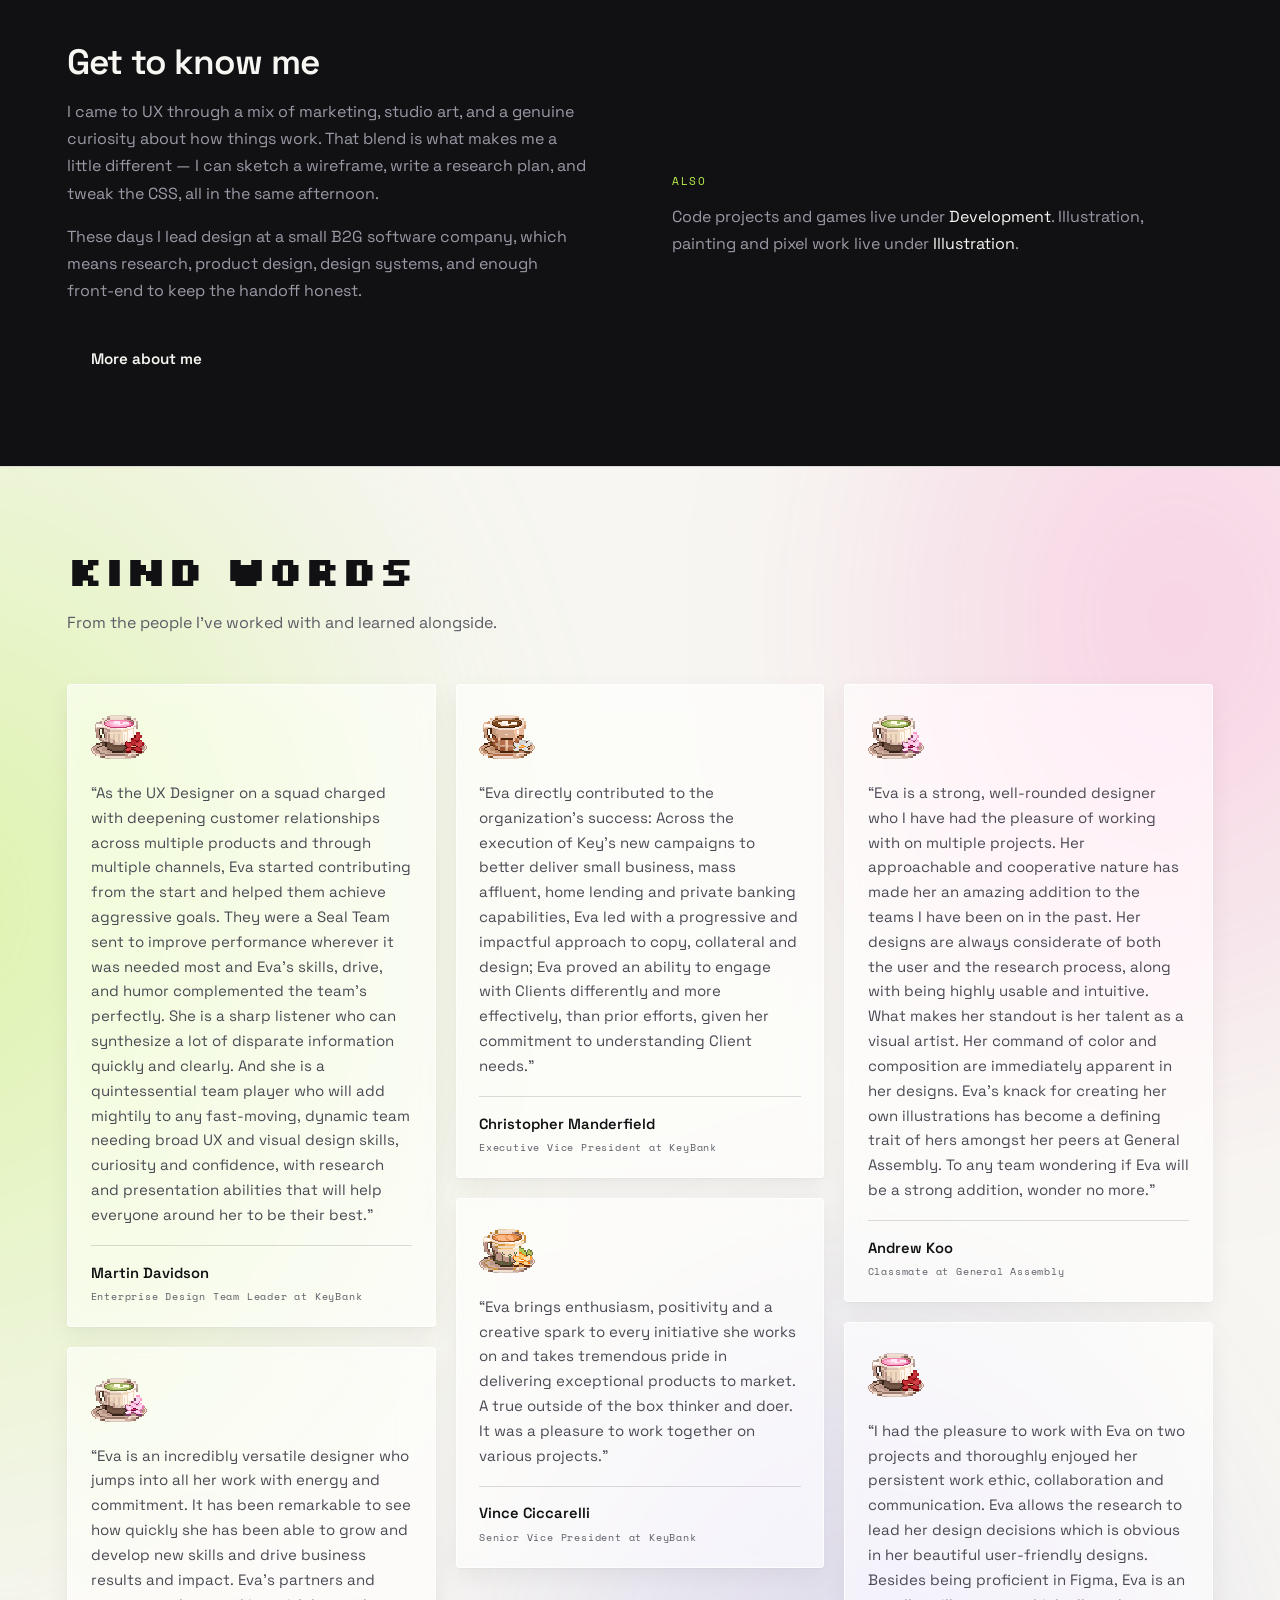
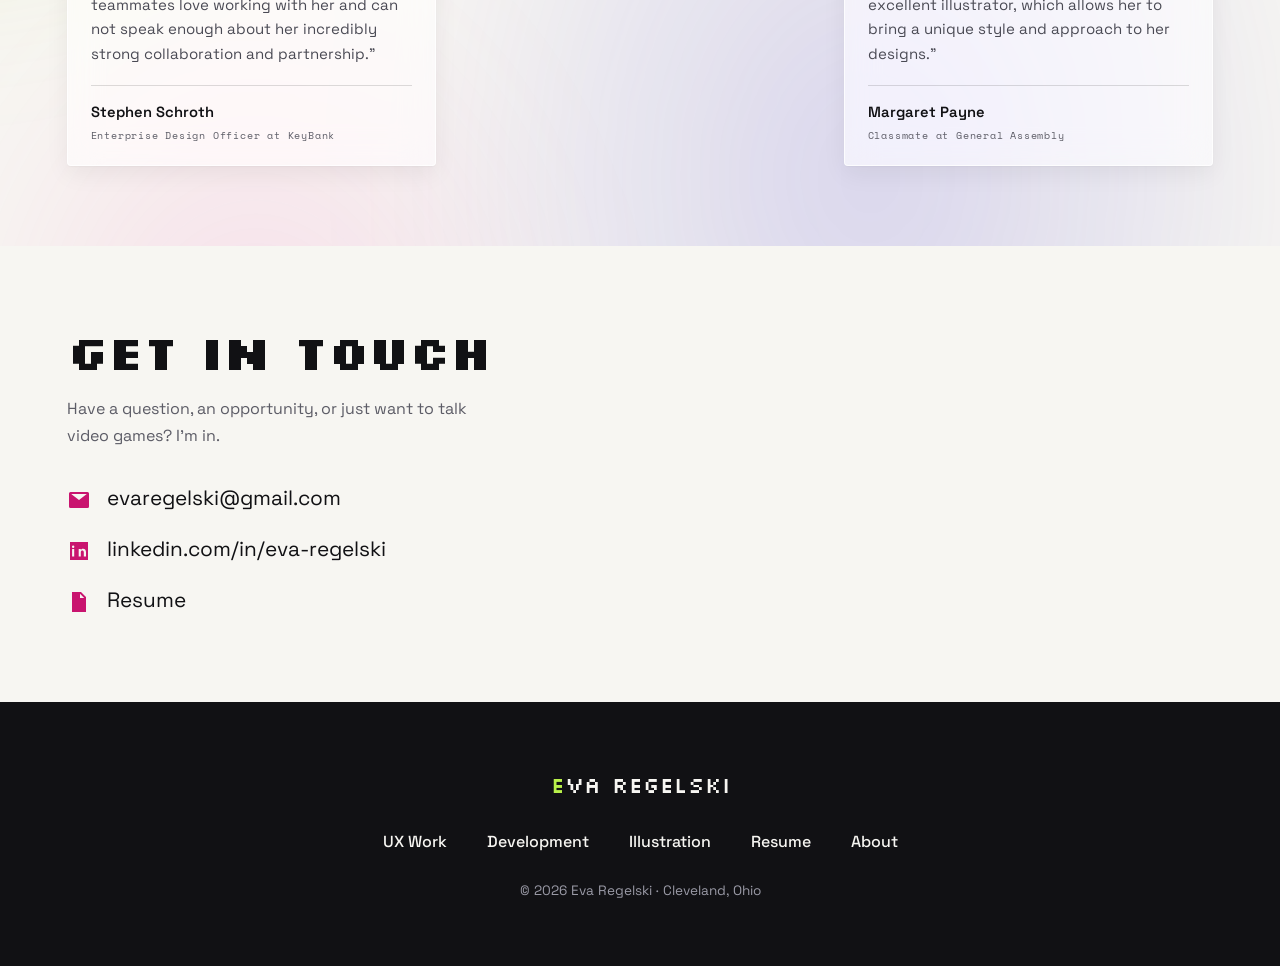
==== commit c1c70c50: "Shortened 3 case studies" ====
--- a/index.html
+++ b/index.html
@@ -3,9 +3,9 @@
 <head>
 <meta charset="utf-8">
 <meta name="viewport" content="width=device-width, initial-scale=1">
-<title>Eva Regelski — Lead UX &amp; Product Designer</title>
+<title>Eva Regelski · Lead UX &amp; Product Designer</title>
 <meta name="description" content="Eva Regelski turns complex, high-stakes systems into software people can use with confidence. Lead UX and product designer in Cleveland, Ohio.">
-<meta property="og:title" content="Eva Regelski — Lead UX &amp; Product Designer">
+<meta property="og:title" content="Eva Regelski · Lead UX &amp; Product Designer">
 <meta property="og:description" content="I turn complex, high-stakes systems into software people can use with confidence.">
 <meta property="og:url" content="https://evaregelski.github.io/">
 <meta name="twitter:card" content="summary_large_image">
@@ -26,7 +26,7 @@
   <a class="mark" href="index.html"><span class="e">E</span>va Regelski</a>
   <button class="navtoggle" type="button" aria-expanded="false" aria-controls="sitenav"><span></span><span class="visually-hidden">Menu</span></button>
   <nav id="sitenav" aria-label="Main"><ul>
-    <li><a href="work.html">Work</a></li>
+    <li><a href="work.html">UX Work</a></li>
     <li><a href="development.html">Development</a></li>
     <li><a href="illustration.html">Illustration</a></li><li><a href="resume.html">Resume</a></li>
     <li><a href="about.html">About</a></li>
@@ -35,8 +35,7 @@
 </div></header>
 
 <main>
-<section class="home-hero grid-bg aurora is-metal">
-  <div class="lm" aria-hidden="true"><div class="lm__canvas" data-lm-hero></div><div class="lm__tint"></div><div class="lm__veil"></div></div>
+<section class="home-hero grid-bg aurora">
   <div class="wrap home-hero__grid">
     <div>
       <p class="eyebrow"><b>Lead UX &amp; Product Designer</b> — Cleveland, Ohio</p>
@@ -48,7 +47,7 @@
         <a class="btn-home btn-home--line" href="#contact">Get in touch</a>
       </div>
     </div>
-    <figure class="spec spec--glass">
+    <figure class="spec">
       <div class="spec__head"><span>FIG. 01</span><span class="rev">REV 2026</span></div>
       <div class="spec__frame"><img src="assets/portrait.png" alt="Pixel-art self portrait of Eva wearing round sunglasses"></div>
       <figcaption class="dim">Self portrait, drawn in pixels</figcaption>
@@ -170,14 +169,13 @@
 <footer class="site-foot"><div class="wrap foot__in">
   <p class="foot__mark"><span class="e">E</span>va Regelski</p>
   <nav aria-label="Footer"><ul>
-    <li><a href="#work">Work</a></li><li><a href="development.html">Development</a></li>
+    <li><a href="#work">UX Work</a></li><li><a href="development.html">Development</a></li>
     <li><a href="illustration.html">Illustration</a></li><li><a href="resume.html">Resume</a></li><li><a href="about.html">About</a></li>
   </ul></nav>
   <p class="foot__fine">© <span data-year>2026</span> Eva Regelski · Cleveland, Ohio</p>
 </div></footer>
 
 <script src="js/site.js"></script>
-<script src="js/liquid-metal.js" defer></script>
 <script>document.querySelectorAll('[data-year]').forEach(function(e){e.textContent=new Date().getFullYear()});</script>
 </body>
 </html>
--- a/styles/site.css
+++ b/styles/site.css
@@ -140,10 +140,19 @@
 .lb__count{font-family:var(--mono);font-size:.68rem;letter-spacing:.12em;color:var(--muted-dark)}
 .lb__close{width:2.5rem;height:2.5rem;display:grid;place-items:center;color:var(--paper);border:1px solid var(--rule-dark);border-radius:3px;background:none;cursor:pointer}
 .lb__close:hover{border-color:var(--lime);color:var(--lime)}
-.lb__stage{overflow:auto;display:grid;place-items:center}
-.lb__stage img{max-width:100%;max-height:100%;object-fit:contain;cursor:zoom-in;border-radius:2px}
-.lb__stage[data-zoom="true"]{place-items:start}
+/* `place-items:center` centres the overflow too, which clips the TOP of a tall
+   image (a phone screenshot loses its status bar). `safe center` falls back to
+   start-alignment the moment the content is bigger than the box. */
+.lb__stage{overflow:auto;display:grid;min-height:0;
+  align-content:safe center;justify-content:safe center}
+.lb__stage img,.lb__stage video{max-width:100%;max-height:100%;object-fit:contain;
+  cursor:zoom-in;border-radius:2px;display:block}
+.lb__stage video{cursor:default}
+.lb__stage[data-zoom="true"]{align-content:start;justify-content:start}
 .lb__stage[data-zoom="true"] img{max-width:none;max-height:none;width:auto;cursor:zoom-out}
+.lb__stage [hidden]{display:none!important}
+/* a video that opens in the viewer gets the same affordance as an image */
+.zoomable{cursor:zoom-in}
 .lb__bottom{display:flex;justify-content:space-between;align-items:center;gap:1rem;color:var(--muted-dark);
   font-family:var(--mono);font-size:.66rem;letter-spacing:.08em}
 .lb__nav{display:flex;gap:.5rem}
@@ -363,360 +372,308 @@
 .two-up--match .shell img{width:100%;height:100%;object-fit:cover}
 
 /* ==========================================================================
-   .lmb — liquid metal button. The shader fills the pill; a dark face sits
-   2px inside it, so only a thin metallic ring shows. Recoloured lime→pink
-   to match the home hero. Reserved for key actions only.
+   Case study — work-first layout
    ========================================================================== */
-.lmb{
-  position:relative;isolation:isolate;display:inline-flex;align-items:center;justify-content:center;gap:.5rem;
-  padding:.9em 1.75em;border:0;border-radius:999px;background:transparent;
-  color:var(--paper);font:inherit;font-size:.95rem;font-weight:600;text-decoration:none;cursor:pointer;
-  box-shadow:0 0 0 1px rgba(17,17,20,.3),0 20px 12px rgba(17,17,20,.06),0 9px 9px rgba(17,17,20,.12),0 2px 5px rgba(17,17,20,.15);
-  transition:transform .45s cubic-bezier(.34,1.56,.64,1),box-shadow .15s ease
-}
-.lmb__ring{position:absolute;inset:0;z-index:-2;border-radius:inherit;overflow:hidden;background:#bdbdc2}
-.lmb__canvas{position:absolute;inset:0}
-.lmb__canvas canvas{display:block;width:100%!important;height:100%!important}
-.lmb__tint{
-  position:absolute;inset:0;mix-blend-mode:color;
-  background:linear-gradient(100deg,var(--lime) 0%,#e6f7b0 40%,#ff9bd4 68%,var(--pink) 100%)
-}
-.lmb::before{
-  content:"";position:absolute;inset:2px;z-index:-1;border-radius:inherit;
-  background:linear-gradient(180deg,#26262c 0%,#0a0a0c 100%)
-}
-.lmb:hover{transform:translateY(-2px)}
-.lmb:active{transform:translateY(1px) scale(.98)}
-.lmb:focus-visible{outline:2px solid var(--lime);outline-offset:4px}
-/* no WebGL: a static brand ring instead of silver */
-.lmb.is-failed .lmb__canvas{display:none}
-.lmb.is-failed .lmb__ring{background:linear-gradient(100deg,var(--lime),var(--pink))}
-
-/* ==========================================================================
-   .hmw — problem statement and How Might We questions, as markup rather
-   than a screenshot of sticky notes. Reusable in any case study.
-   ========================================================================== */
-.hmw{margin:1.75rem 0}
-.hmw__lbl{display:block;font-family:var(--mono);font-size:.62rem;letter-spacing:.14em;color:var(--muted);margin-bottom:.8rem}
-.hmw__problem{
-  padding:1.4rem 1.5rem;margin-bottom:1.75rem;background:var(--ink);color:var(--paper);border-radius:4px;
-  border-left:4px solid var(--lime)
-}
-.hmw__problem .hmw__lbl{color:var(--lime)}
-/* .sec p greys every paragraph; override it here or the text drops to 2.85:1 on ink */
-.hmw .hmw__problem p{margin:0;font-size:clamp(1.02rem,1vw+.7rem,1.18rem);line-height:1.6;max-width:62ch;color:var(--paper)}
-.hmw__grid{list-style:none;margin:0;padding:0;display:grid;grid-template-columns:repeat(auto-fit,minmax(15rem,1fr));gap:.75rem;counter-reset:hmw}
-.hmw__grid li{
-  position:relative;padding:2rem 1.1rem 1.1rem;background:var(--white);border:1px solid var(--rule);
-  border-radius:4px;font-size:.93rem;line-height:1.5;color:var(--ink)
-}
-.hmw__grid li::before{
-  counter-increment:hmw;content:"HMW " counter(hmw,decimal-leading-zero);
-  position:absolute;top:.75rem;left:1.1rem;font-family:var(--mono);font-size:.58rem;letter-spacing:.12em;color:var(--muted)
-}
-.hmw__grid li::after{content:"";position:absolute;left:0;top:1rem;bottom:1rem;width:3px;background:var(--lime);border-radius:0 2px 2px 0}
-
-/* ==========================================================================
-   .persona — a persona card in markup. Replaces screenshotted persona
-   templates, including their empty "journey" and "solutions" boxes.
-   --acc sets each persona's accent so a pair reads as distinct.
-   ========================================================================== */
-.persona{
-  --acc:var(--pink);
-  margin:1.75rem 0;background:var(--white);border:1px solid var(--rule);border-radius:6px;overflow:hidden
-}
-.persona + .persona{margin-top:1.25rem}
-.persona--admin{--acc:var(--peri)}
-.persona__head{display:flex;align-items:center;gap:1rem;padding:1.25rem 1.5rem;border-bottom:1px solid var(--rule);
-  background:linear-gradient(90deg,color-mix(in srgb,var(--acc) 10%,var(--white)),var(--white) 70%)}
-.persona__av{flex:none;display:grid;place-items:center;width:3.25rem;height:3.25rem;font-size:1.9rem;line-height:1;
-  background:var(--white);border:2px solid var(--acc);border-radius:50%}
-.persona__name{margin:0;font-size:clamp(1.15rem,2vw,1.4rem);font-weight:600;line-height:1.2}
-.persona__meet{display:block;font-family:var(--mono);font-size:.6rem;letter-spacing:.14em;color:var(--muted);font-weight:400;margin-bottom:.2rem}
-.persona__type{margin-left:auto;flex:none;font-family:var(--mono);font-size:.62rem;letter-spacing:.12em;
-  padding:.4em .85em;border-radius:999px;border:1.5px solid var(--acc);color:var(--ink)}
-.persona__bio{padding:1.25rem 1.5rem 0}
-.persona .persona__bio p{margin:0;color:var(--muted);max-width:none;line-height:1.65}
-.persona__body{display:grid;grid-template-columns:1fr 1fr;gap:1.5rem;padding:1.25rem 1.5rem 1.5rem}
-@media(max-width:44rem){.persona__body{grid-template-columns:1fr}.persona__head{flex-wrap:wrap}}
-.persona__facts{display:grid;grid-template-columns:auto 1fr;gap:.45rem 1rem;margin:0;font-size:.9rem;align-content:start}
-.persona__facts dt{font-family:var(--mono);font-size:.6rem;letter-spacing:.12em;color:var(--muted);padding-top:.2rem}
-.persona__facts dd{margin:0;color:var(--ink)}
-.persona__facts dd q{font-style:italic}
-.persona__h{font-family:var(--mono);font-size:.6rem;letter-spacing:.14em;color:var(--muted);font-weight:400;margin:0 0 .6rem}
-.persona__block + .persona__block{margin-top:1.25rem}
-.persona__level{display:inline-block;margin-bottom:.35rem;font-size:.82rem;font-weight:600;
-  padding:.2em .65em;border-radius:3px;background:color-mix(in srgb,var(--acc) 14%,var(--white))}
-.persona .persona__block p{margin:0;font-size:.88rem;color:var(--muted);max-width:none;line-height:1.55}
-.persona__list{list-style:none;margin:0;padding:0}
-.persona__list li{position:relative;padding-left:1.1rem;font-size:.88rem;line-height:1.5;color:var(--muted)}
-.persona__list li + li{margin-top:.4rem}
-.persona__list li::before{content:"";position:absolute;left:0;top:.55em;width:6px;height:6px;border-radius:1px;background:var(--acc)}
-
-/* ==========================================================================
-   .scope — a workshop scoping board (in / maybe / out) in markup.
-   ========================================================================== */
-.scope{display:grid;grid-template-columns:1.35fr 1fr 1fr;gap:.75rem;margin:1.75rem 0 .75rem}
-@media(max-width:52rem){.scope{grid-template-columns:1fr}}
-.scope__col{--acc:var(--lime);background:var(--white);border:1px solid var(--rule);border-top:4px solid var(--acc);border-radius:4px;padding:1rem 1.1rem 1.1rem}
-.scope__col--maybe{--acc:var(--peri)}
-.scope__col--out{--acc:#b9b9c2}
-.scope__h{display:flex;justify-content:space-between;align-items:baseline;gap:.5rem;margin:0 0 .85rem;
-  font-family:var(--mono);font-size:.62rem;letter-spacing:.14em;font-weight:400;color:var(--ink)}
-.scope__h b{font-weight:400;color:var(--muted)}
-.scope__col ul{list-style:none;margin:0;padding:0}
-.scope__col li{position:relative;padding-left:1.1rem;font-size:.88rem;line-height:1.45;color:var(--ink)}
-.scope__col li + li{margin-top:.45rem}
-.scope__col li::before{content:"";position:absolute;left:0;top:.5em;width:7px;height:7px;border-radius:2px;background:var(--acc)}
-.scope__col--out li{color:var(--muted)}
-.scope-note,.matrix-note{font-family:var(--mono);font-size:.62rem;letter-spacing:.08em;color:var(--muted);margin:0 0 2rem}
-
-/* ==========================================================================
-   .matrix — assumption map: importance against strength of evidence.
-   The more-important / weak-evidence quadrant is the leap of faith.
-   ========================================================================== */
-.matrix{display:grid;grid-template-columns:auto 1fr 1fr;grid-template-rows:auto 1fr 1fr;gap:.6rem;margin:1.75rem 0 .75rem}
-.matrix__ax{font-family:var(--mono);font-size:.6rem;letter-spacing:.14em;color:var(--muted);display:flex;align-items:center;justify-content:center}
-.matrix__ax--x{padding-bottom:.1rem}
-.matrix__ax--y{writing-mode:vertical-rl;transform:rotate(180deg);padding-right:.1rem}
-.matrix__q{background:var(--white);border:1px solid var(--rule);border-radius:4px;padding:1rem 1.1rem 1.1rem;min-height:9rem}
-.matrix__q h5{margin:0 0 .15rem;font-size:.95rem;font-weight:600;color:var(--ink)}
-.matrix__q small{display:block;margin-bottom:.8rem;font-family:var(--mono);font-size:.56rem;letter-spacing:.1em;color:var(--muted)}
-.matrix__q ul{list-style:none;margin:0;padding:0}
-.matrix__q li{font-size:.86rem;line-height:1.45;color:var(--muted)}
-.matrix__q li + li{margin-top:.5rem}
-.matrix__q--leap{border:2px solid var(--pink);background:color-mix(in srgb,var(--pink) 7%,var(--white))}
-.matrix__q--leap li{color:var(--ink)}
-.matrix__tag{display:inline-block;margin-left:.35rem;padding:.12em .5em;border-radius:3px;vertical-align:.1em;
-  font-family:var(--mono);font-size:.54rem;letter-spacing:.1em;background:var(--ink);color:var(--paper)}
-@media(max-width:44rem){
-  .matrix{grid-template-columns:1fr;grid-template-rows:none}
-  .matrix__ax{display:none}   /* each quadrant carries its own axis label on small screens */
-}
-
-/* ==========================================================================
-   .swim — a swimlane timeline in markup (weeks across, channels down).
-   Too wide for a reading column by nature, so it scrolls inside its own
-   frame with lane labels pinned left. Every item is labelled, so colour
-   is never the only thing carrying meaning.
-   ========================================================================== */
-.swim{--lab:9.5rem;--col:4.3rem;margin:1.75rem 0 .75rem;border:1px solid var(--rule);border-radius:4px;background:var(--white);overflow-x:auto;-webkit-overflow-scrolling:touch}
-.swim__in{min-width:calc(var(--lab) + 17 * var(--col));padding-bottom:.5rem}
-.swim__row{display:grid;grid-template-columns:var(--lab) repeat(17,minmax(var(--col),1fr));align-items:center;position:relative;min-height:2.6rem}
-.swim__row + .swim__row{border-top:1px dashed #ececef}
-.swim__lab{position:sticky;left:0;z-index:4;align-self:stretch;display:flex;align-items:center;padding:.4rem .75rem;
-  background:var(--white);border-right:1px solid var(--rule);font-size:.78rem;font-weight:600;color:var(--ink);line-height:1.25}
-.swim__head{position:sticky;top:0;z-index:5;border-bottom:1px solid var(--rule);background:var(--white)}
-.swim__wk{grid-row:1;text-align:center;padding:.55rem 0 .45rem;font-family:var(--mono);font-size:.6rem;letter-spacing:.06em;color:var(--ink)}
-.swim__wk small{display:block;margin-top:.15rem;font-size:.54rem;color:var(--muted)}
-.swim__phase{display:grid;grid-template-columns:var(--lab) 1fr;background:#f6f6f8;border-top:1px solid var(--rule)}
-.swim__phase span{position:sticky;left:0;padding:.35rem .75rem;font-family:var(--mono);font-size:.6rem;letter-spacing:.14em;color:var(--muted);background:#f6f6f8}
-.swim__phase em{font-style:normal;padding:.35rem .5rem;font-size:.72rem;color:var(--muted)}
-.swim__rail{grid-row:1;height:3px;border-radius:2px;align-self:center;opacity:.55;background:var(--c)}
-.swim__pill{grid-row:1;z-index:2;justify-self:start;margin:.3rem .15rem;padding:.28rem .5rem;border-radius:4px;
-  font-size:.68rem;font-weight:600;line-height:1.2;white-space:nowrap;background:var(--c);color:var(--t)}
-.swim__bar{grid-row:1;z-index:2;margin:.3rem .15rem;padding:.28rem .5rem;border-radius:4px;font-size:.68rem;font-weight:600;
-  line-height:1.2;white-space:nowrap;background:var(--c);color:var(--t)}
-.swim__start{position:absolute;left:var(--lab);top:0;bottom:0;width:2px;background:var(--ink);z-index:1}
-.swim-hint{display:none;font-family:var(--mono);font-size:.6rem;letter-spacing:.1em;color:var(--muted);margin:.5rem 0 0}
-@media(max-width:60rem){.swim-hint{display:block}}
-.swim .c-email{--c:#1f63c4;--t:#fff}.swim .c-dm{--c:#f2b233;--t:#111114}.swim .c-leads{--c:#fde68a;--t:#111114}
-.swim .c-control{--c:#cfe8bd;--t:#111114}.swim .c-tile{--c:#0b7a6b;--t:#fff}.swim .c-inter{--c:#7f2aa6;--t:#fff}
-.swim .c-modal{--c:#c23b17;--t:#fff}.swim .c-sms{--c:#a8d98a;--t:#111114}
-
-/* ==========================================================================
-   .dt — the five-phase design thinking framework, in markup.
-   .dt--full shows every phase with its description; .dt--mini is the
-   compact "you are here" strip that opens each section, with one phase
-   marked aria-current. Phase names are ink, so colour never carries text.
-   ========================================================================== */
-.dt{--discover:#cf6d22;--analyze:#b3501a;--ideate:#1b8a6f;--prototype:#1f4f9c;--test:#0a7fa3;
-  list-style:none;margin:1.75rem 0 .75rem;padding:0;display:grid;grid-template-columns:repeat(5,1fr);gap:.75rem;position:relative}
-.dt li{position:relative;text-align:center}
-.dt__tile{position:relative;z-index:1;display:grid;place-items:center;width:3.4rem;height:3.4rem;margin:0 auto .7rem;border-radius:6px;background:var(--c)}
-.dt__tile svg{width:1.7rem;height:1.7rem;stroke:#fff;fill:none;stroke-width:1.8;stroke-linecap:round;stroke-linejoin:round}
-.dt__name{display:block;font-size:.92rem;font-weight:600;color:var(--ink)}
-.dt__name::after{content:"";display:block;width:1.6rem;height:3px;margin:.4rem auto 0;border-radius:2px;background:var(--c)}
-.dt__desc{display:block;margin-top:.55rem;font-size:.8rem;line-height:1.5;color:var(--muted)}
-/* connector running behind the tiles */
-.dt::before{content:"";position:absolute;top:1.7rem;left:10%;right:10%;height:2px;background:linear-gradient(90deg,var(--discover),var(--analyze),var(--ideate),var(--prototype),var(--test));opacity:.35}
-.dt .p-discover{--c:var(--discover)}.dt .p-analyze{--c:var(--analyze)}.dt .p-ideate{--c:var(--ideate)}
-.dt .p-prototype{--c:var(--prototype)}.dt .p-test{--c:var(--test)}
-
-.dt--mini{gap:.4rem;margin:1.25rem 0 1.5rem}
-.dt--mini .dt__tile{width:2.3rem;height:2.3rem;margin-bottom:.45rem;border-radius:5px}
-.dt--mini .dt__tile svg{width:1.15rem;height:1.15rem}
-.dt--mini::before{top:1.15rem}
-.dt--mini .dt__name{font-size:.72rem;font-weight:500;color:var(--muted)}
-.dt--mini .dt__name::after{display:none}
-.dt--mini li:not([aria-current]) .dt__tile{opacity:.28}
-.dt--mini li[aria-current] .dt__name{color:var(--ink);font-weight:600}
-.dt--mini li[aria-current] .dt__tile{box-shadow:0 0 0 3px var(--white),0 0 0 5px var(--c)}
-
-@media(max-width:44rem){
-  .dt--full{grid-template-columns:1fr;gap:1rem}
-  .dt--full::before{display:none}
-  .dt--full li{display:grid;grid-template-columns:3.4rem 1fr;gap:0 1rem;text-align:left;align-items:start}
-  .dt--full .dt__tile{grid-row:span 2;margin:0}
-  .dt--full .dt__name::after{margin-left:0}
-  .dt--full .dt__desc{margin-top:.35rem}
-}
-
-/* ==========================================================================
-   .sheet — a research worksheet: title, purpose, and its prompts.
-   ========================================================================== */
-.sheet{margin:1.25rem 0;background:var(--white);border:1px solid var(--rule);border-radius:6px;padding:1.25rem 1.4rem 1.4rem}
-.sheet__h{margin:0;font-size:1.1rem;font-weight:600;color:var(--ink)}
-.sheet .sheet__intro{margin:.4rem 0 1.1rem;font-size:.86rem;color:var(--muted);max-width:none;line-height:1.55}
-.sheet__grid{display:grid;grid-template-columns:repeat(var(--n,3),1fr);gap:.6rem}
-@media(max-width:44rem){.sheet__grid{grid-template-columns:1fr 1fr}}
-.sheet__box{background:#f4f4f6;border-radius:5px;padding:.75rem .85rem}
-.sheet__box h6{margin:0 0 .45rem;font-size:.8rem;font-weight:600;color:var(--ink)}
-.sheet__box ul{list-style:none;margin:0;padding:0}
-.sheet__box li{font-size:.78rem;line-height:1.45;color:var(--muted)}
-.sheet__box li + li{margin-top:.2rem}
-.sheet__box--wide{grid-column:1/-1}
-.sheet__tag{display:inline-block;margin-left:.5rem;vertical-align:.15em;font-family:var(--mono);font-size:.55rem;letter-spacing:.12em;
-  padding:.2em .55em;border-radius:3px;background:color-mix(in srgb,var(--discover,#cf6d22) 14%,var(--white));color:var(--ink)}
-
-/* ==========================================================================
-   .awards — award badges in markup instead of certificate screenshots.
-   Text on ink uses explicit colours so the .sec p grey rule can't reach it.
-   ========================================================================== */
-.awards{display:grid;grid-template-columns:repeat(auto-fit,minmax(15rem,1fr));gap:.75rem;margin:1.75rem 0 .75rem}
-.award{display:flex;flex-direction:column;gap:.35rem;padding:1.4rem 1.4rem 1.3rem;background:var(--ink);border-radius:6px;position:relative;overflow:hidden}
-.award::after{content:"";position:absolute;right:-2.5rem;top:-2.5rem;width:8rem;height:8rem;border-radius:50%;
-  background:radial-gradient(circle,color-mix(in srgb,var(--lime) 30%,transparent),transparent 70%)}
-.award__icon{width:2.4rem;height:2.4rem;margin-bottom:.4rem}
-.award__icon svg{width:100%;height:100%;fill:none;stroke:var(--lime);stroke-width:1.7;stroke-linecap:round;stroke-linejoin:round}
-.award__kicker{font-family:var(--mono);font-size:.56rem;letter-spacing:.12em;color:rgba(247,246,242,.62)}
-.award__name{font-size:1.35rem;font-weight:600;line-height:1.2;color:var(--paper)}
-.award__win{font-family:var(--mono);font-size:.62rem;letter-spacing:.12em;color:var(--lime)}
-.award__how{margin-top:.35rem;font-size:.85rem;color:rgba(247,246,242,.72)}
-
-/* theme cards: same shell as the HMW grid, relabelled, with a per-card accent */
-.hmw__grid--themes li::before{content:"THEME " counter(hmw,decimal-leading-zero)}
-.hmw__grid--themes li::after{background:var(--acc,var(--lime))}
-.hmw__grid--themes b{display:block;margin-bottom:.35rem;font-weight:600;color:var(--ink)}
-.hmw__grid--themes span{color:var(--muted);font-size:.86rem}
-
-/* ---- Cryptid Quest additions -------------------------------------------- */
-/* four-phase variant of .dt (Discover, Define, Design, Deliver) */
-.dt--four{grid-template-columns:repeat(4,1fr)}
-.dt .p-define{--c:#5566d1}.dt .p-design{--c:#2b76bf}.dt .p-deliver{--c:#0c7f96}
-.dt--four .p-discover{--c:#7b5cc4}
-.dt--four::before{background:linear-gradient(90deg,#7b5cc4,#5566d1,#2b76bf,#0c7f96)}
-
-/* .focus — non-sequential focus areas (no connector, unlike .dt) */
-.focus{list-style:none;margin:1.75rem 0 .75rem;padding:0;display:grid;grid-template-columns:repeat(auto-fit,minmax(12rem,1fr));gap:.75rem}
-.focus li{display:flex;gap:.9rem;align-items:flex-start;padding:1.1rem;background:var(--white);border:1px solid var(--rule);border-radius:6px}
-.focus .dt__tile{flex:none;margin:0;width:2.8rem;height:2.8rem}
-.focus .dt__tile svg{width:1.4rem;height:1.4rem}
-.focus b{display:block;font-size:.95rem;font-weight:600;color:var(--ink)}
-.focus span.focus__d{display:block;margin-top:.25rem;font-size:.84rem;line-height:1.45;color:var(--muted)}
-
-/* .venn — the four-part tutorial framework, drawn */
-.venn{display:block;width:100%;max-width:28rem;height:auto;margin:1.75rem auto .75rem}
-.venn text{font-family:var(--font);fill:var(--ink)}
-.venn .venn__lbl{font-size:17px;font-weight:600}
-.venn .venn__mid{font-family:var(--mono);font-size:9.5px;letter-spacing:1.4px}
-
-/* .cardsort — the pile of cards participants sorted */
-.cardsort__pile{display:flex;flex-wrap:wrap;justify-content:center;gap:.7rem .8rem;margin:1.75rem auto .6rem;max-width:34rem}
-.cardsort__pile span{padding:.75rem 1.1rem;background:var(--white);border:1px solid #d9d4ea;border-radius:4px;
-  box-shadow:0 2px 0 #e7e3f3,0 6px 14px rgba(17,17,20,.07);font-family:var(--mono);font-size:.66rem;letter-spacing:.14em;color:#5a3f9e;font-weight:700}
-.cardsort__pile span:nth-child(odd){transform:rotate(-2.5deg)}
-.cardsort__pile span:nth-child(3n){transform:rotate(3deg)}
-.cardsort__pile span:nth-child(4n){transform:rotate(-4deg)}
-.scope--even{grid-template-columns:repeat(3,1fr)}
-@media(max-width:52rem){.scope--even{grid-template-columns:1fr}}
-.scope__col--purple{--acc:#7b5cc4}.scope__col--blue{--acc:#2b76bf}.scope__col--teal{--acc:#0c7f96}
-
-/* .tree — a site map as nested lists */
-.tree{margin:1.75rem 0 .75rem}
-.tree__root{display:block;width:-moz-max-content;width:max-content;margin:0 auto 1.25rem;padding:.55rem 1.4rem;background:var(--ink);color:var(--paper);border-radius:4px;font-weight:600;font-size:.95rem;position:relative}
-.tree__root::after{content:"";position:absolute;left:50%;top:100%;width:2px;height:1.25rem;background:var(--rule)}
-.tree__branches{display:grid;grid-template-columns:1.7fr 1fr 1fr;gap:.75rem}
-@media(max-width:52rem){.tree__branches{grid-template-columns:1fr}}
-.tree__branch{background:var(--white);border:1px solid var(--rule);border-top:4px solid var(--acc,#7b5cc4);border-radius:4px;padding:1rem 1.1rem}
-.tree__branch h5{margin:0 0 .15rem;font-size:.95rem;font-weight:600;color:var(--ink)}
-.tree__branch small{display:block;margin-bottom:.8rem;font-family:var(--mono);font-size:.56rem;letter-spacing:.12em;color:var(--muted)}
-.tree__kids{list-style:none;margin:0;padding:0;display:grid;gap:.55rem 1.1rem}
-.tree__branch--wide .tree__kids{grid-template-columns:1fr 1fr}
-.tree__kids>li>b{display:block;font-size:.86rem;font-weight:600;color:var(--ink)}
-.tree__kids ul{list-style:none;margin:.25rem 0 0 .3rem;padding-left:.8rem;border-left:2px solid #e2def2}
-.tree__kids ul li{position:relative;padding:.1rem 0;font-size:.8rem;line-height:1.4;color:var(--muted)}
-.tree__kids ul li::before{content:"";position:absolute;left:-.8rem;top:.7em;width:.55rem;height:2px;background:#e2def2}
-
-/* the four-phase strip is an overview, not "you are here" — keep every phase full strength */
-.dt--four.dt--mini li .dt__tile{opacity:1}
-.dt--four.dt--mini .dt__name{color:var(--ink);font-weight:600}
-
-/* ==========================================================================
-   .lmline — the liquid chrome hairline dividing each case study hero from
-   its role/team/timeline/tools rail. 2px, fading out at both ends, tinted
-   lime→pink like the home hero and the key buttons.
-   ========================================================================== */
-.lmline{
-  position:relative;isolation:isolate;overflow:hidden;height:2px;border-radius:2px;
-  margin-top:clamp(2.5rem,5vw,3.5rem);background:var(--rule-dark);
-  -webkit-mask-image:linear-gradient(90deg,transparent,#000 10%,#000 90%,transparent);
-          mask-image:linear-gradient(90deg,transparent,#000 10%,#000 90%,transparent)
-}
-.lmline + .rail{margin-top:0;border-top:0}
-.lmline__canvas{position:absolute;inset:0}
-.lmline__canvas canvas{display:block;width:100%!important;height:100%!important}
-.lmline__tint{position:absolute;inset:0;mix-blend-mode:color;
-  background:linear-gradient(90deg,var(--lime) 0%,#e6f7b0 38%,#ff9bd4 68%,var(--pink) 100%)}
-/* no WebGL: a still brand gradient in place of the old flat rule */
-.lmline.is-failed .lmline__canvas{display:none}
-.lmline.is-failed{background:linear-gradient(90deg,var(--lime),var(--pink));opacity:.6}
-
-/* ==========================================================================
-   .bp — a service blueprint in markup: stages across, lanes down, with the
-   lines of interaction, visibility and internal interaction between lanes.
-   Key moments carry a numbered tag matching the outcomes listed after it.
-   ========================================================================== */
-.bp{--lab:9.5rem;--col:8.2rem;margin:1.75rem 0 .75rem;border:1px solid var(--rule);border-radius:4px;background:var(--white);overflow-x:auto;-webkit-overflow-scrolling:touch}
-.bp__in{min-width:calc(var(--lab) + 8 * var(--col));padding:.9rem .6rem 1rem 0}
-.bp__row{display:grid;grid-template-columns:var(--lab) repeat(8,minmax(var(--col),1fr));gap:0 .5rem;align-items:stretch;padding:.3rem 0}
-.bp__lab{position:sticky;left:0;z-index:3;display:flex;align-items:center;padding:0 .75rem;background:var(--white);
-  border-right:1px solid var(--rule);font-size:.76rem;font-weight:600;color:var(--ink);line-height:1.25}
-.bp__card{position:relative;padding:.55rem .6rem;border-radius:6px;font-size:.72rem;line-height:1.35;color:var(--ink);background:var(--c)}
-.bp__row--customer .bp__card{--c:#eee0fd}.bp__row--front .bp__card{--c:#fdedbb}
-.bp__row--back .bp__card{--c:#dbe9fb}.bp__row--support .bp__card{--c:#ececef}
-.bp__line{display:grid;grid-template-columns:var(--lab) 1fr;align-items:center;margin:.15rem 0}
-.bp__line span{position:sticky;left:0;z-index:3;padding:.1rem .75rem;background:var(--white);border-right:1px solid var(--rule);
-  font-family:var(--mono);font-size:.54rem;letter-spacing:.1em;color:var(--pink-text)}
-.bp__line i{display:block;border-top:1.5px dashed #f2a9bd}
-.bp__card--key{box-shadow:0 0 0 2px var(--pink)}
-.bp__tag{display:inline-grid;place-items:center;width:1.2rem;height:1.2rem;border-radius:50%;background:var(--pink);color:var(--ink);
-  font-family:var(--mono);font-size:.6rem;font-weight:700;line-height:1}
-.bp__card .bp__tag{position:absolute;top:-.55rem;right:-.45rem}
-.bp-out{list-style:none;margin:1.25rem 0 0;padding:0;display:grid;grid-template-columns:repeat(auto-fit,minmax(14rem,1fr));gap:.75rem}
-.bp-out li{padding:1rem 1.1rem;background:var(--white);border:1px solid var(--rule);border-radius:6px}
-.bp-out b{display:flex;align-items:center;gap:.55rem;margin-bottom:.4rem;font-size:.95rem;font-weight:600;color:var(--ink)}
-.bp-out span.bp-out__d{display:block;font-size:.85rem;line-height:1.5;color:var(--muted)}
-
-/* persona with the illustrated portrait as a side panel */
-.persona--art{display:grid;grid-template-columns:12rem minmax(0,1fr)}
-.persona__art{display:grid;place-items:center;padding:1rem;border-right:1px solid var(--rule);background:color-mix(in srgb,var(--acc) 7%,var(--white))}
-.persona__art img{display:block;width:100%;height:auto}
-@media(max-width:44rem){
-  .persona--art{grid-template-columns:1fr}
-  .persona__art{border-right:0;border-bottom:1px solid var(--rule)}
-  .persona__art img{max-width:12rem}
-}
-.persona--simple .persona__body{grid-template-columns:auto 1fr}
-@media(max-width:44rem){.persona--simple .persona__body{grid-template-columns:1fr}}
-
-/* numbered usability tasks — same card shell as the HMW grid */
-.hmw__grid--tasks li::before{content:"TASK " counter(hmw,decimal-leading-zero)}
-.hmw__grid--tasks li::after{background:var(--acc,var(--lime))}
-
-/* .feat — a feature: explanation beside its looping prototype clip */
-.feat{display:grid;grid-template-columns:minmax(0,1fr) 14rem;gap:1.75rem;align-items:center;margin:2rem 0}
-.feat h3{margin-top:0}
-.feat__clip{border-radius:10px;overflow:hidden;background:var(--white)}
-.feat__clip video{display:block;width:100%;height:auto}
-@media(max-width:44rem){.feat{grid-template-columns:1fr}.feat__clip{max-width:15rem;margin-inline:auto}}
+
+/* the aurora wash, tuned for the dark case-study hero.
+   .hero::before already carries the drifting grid, so the wash rides on its
+   own elements rather than fighting for the same pseudo-element. */
+.hero__in{z-index:1}
+.hero__wash{position:absolute;inset:-25%;z-index:0;pointer-events:none;
+  filter:blur(80px);will-change:transform;
+  background:
+    radial-gradient(34% 42% at 16% 40%, rgba(184,240,74,.30), transparent 70%),
+    radial-gradient(28% 36% at 56% 78%, rgba(91,79,214,.36), transparent 70%);
+  animation:aurora-a 26s var(--ease) infinite alternate}
+.hero__wash--b{
+  background:
+    radial-gradient(24% 32% at 74% 24%, rgba(255,72,177,.30), transparent 70%),
+    radial-gradient(20% 26% at 34% 86%, rgba(184,240,74,.16), transparent 70%);
+  animation:aurora-b 34s var(--ease) infinite alternate}
+
+/* the divider along the bottom edge of the hero */
+.hero__edge{position:absolute;left:0;right:0;bottom:0;height:2px;z-index:2;pointer-events:none;
+  background:linear-gradient(90deg,var(--lime) 0%,var(--peri) 20%,var(--pink) 40%,
+    var(--lime) 60%,var(--peri) 80%,var(--pink) 100%);
+  background-size:300% 100%;animation:edge-flow 22s linear infinite}
+@keyframes edge-flow{to{background-position:300% 0}}
+
+/* the finished work, shown before the process */
+.showcase{background:var(--paper);padding-block:clamp(2.5rem,6vw,4rem)}
+.showcase__head{display:flex;align-items:baseline;justify-content:space-between;gap:1.5rem;
+  flex-wrap:wrap;padding-bottom:1rem;margin-bottom:1.5rem;border-bottom:1px solid var(--rule)}
+.showcase__head h2{font-size:clamp(1.4rem,2.6vw,2rem);font-weight:600;margin:0}
+.showcase__head span{font-family:var(--mono);font-size:.68rem;letter-spacing:.14em;color:var(--muted)}
+.showcase__main{margin:0}
+.showcase__main .shell{border:1px solid var(--rule);border-radius:4px;overflow:hidden;
+  background:var(--white);max-height:34rem}
+.showcase__main .shell img{width:100%;display:block;object-fit:cover;object-position:top center;cursor:zoom-in}
+.showcase__main figcaption{margin-top:.75rem;font-family:var(--mono);font-size:.64rem;
+  letter-spacing:.08em;color:var(--muted)}
+
+.feat{display:grid;grid-template-columns:repeat(auto-fit,minmax(14rem,1fr));gap:1rem;margin-top:1.75rem}
+.feat figure{margin:0}
+.feat .shell{border:1px solid var(--rule);border-radius:4px;overflow:hidden;background:var(--white);aspect-ratio:16/10}
+.feat .shell img{width:100%;height:100%;object-fit:cover;object-position:top center;cursor:zoom-in;
+  transition:transform .3s var(--ease)}
+.feat .shell:hover img{transform:scale(1.03)}
+.feat figcaption{margin-top:.7rem;font-size:.88rem;color:var(--muted);line-height:1.5}
+.feat b{display:block;color:var(--ink);font-size:.95rem;font-weight:600;margin-bottom:.25rem}
+
+/* section scaffolding — step label, then the one point that matters */
+.sec__step{font-family:var(--mono);font-size:.66rem;letter-spacing:.16em;color:var(--pink-text);margin-bottom:.8rem}
+.sec__lead{font-size:clamp(1.12rem,1.5vw,1.38rem);line-height:1.45;font-weight:500;color:var(--ink);
+  max-width:44ch;padding-left:1.1rem;border-left:4px solid var(--lime);margin:1.1rem 0 1.5rem}
+
+/* one big image, a strip of small ones under it */
+.shots{margin:1.75rem 0}
+.shots__main{margin:0}
+.shots__main .shell{border:1px solid var(--rule);border-radius:4px;overflow:hidden;
+  background:var(--white);max-width:44rem}
+.shots__main .shell img{width:100%;display:block;cursor:zoom-in}
+.shots__main figcaption{max-width:44rem;margin-top:.7rem;font-family:var(--mono);font-size:.64rem;
+  letter-spacing:.08em;color:var(--muted);line-height:1.6}
+.shots__strip{display:grid;grid-template-columns:repeat(auto-fill,minmax(6rem,1fr));gap:.6rem;
+  max-width:44rem;margin-top:.9rem}
+.shots__strip figure{margin:0}
+.shots__strip img{width:100%;aspect-ratio:4/3;object-fit:cover;object-position:top center;
+  border:1px solid var(--rule);border-radius:3px;cursor:zoom-in;
+  transition:border-color .15s var(--ease),transform .15s var(--ease)}
+.shots__strip img:hover{border-color:var(--ink);transform:translateY(-2px)}
+.shots__note{max-width:44rem;margin-top:.7rem;font-family:var(--mono);font-size:.6rem;
+  letter-spacing:.1em;color:var(--muted)}
+
+/* plain quote, smaller than .pull */
+.said{margin:1.5rem 0;padding:1.1rem 1.35rem;background:var(--white);border:1px solid var(--rule);
+  border-left:4px solid var(--peri);border-radius:3px;max-width:56ch}
+.said p{margin:0;font-size:1rem;line-height:1.55;color:var(--ink)}
+.said cite{display:block;margin-top:.6rem;font-style:normal;font-family:var(--mono);
+  font-size:.6rem;letter-spacing:.1em;color:var(--muted)}
+
+/* the small-team constraint, given its own frame */
+.constraint{margin:2rem 0;padding:1.5rem 1.75rem;background:var(--ink);color:var(--paper);border-radius:4px}
+.constraint h3{margin:0 0 .75rem;font-size:1.1rem;font-weight:600;color:var(--paper)}
+.constraint p{color:var(--muted-dark);max-width:58ch;line-height:1.7}
+.constraint p + p{margin-top:.85rem}
+.constraint strong{color:var(--lime);font-weight:600}
+
+/* impact statement, above the first mockup */
+.impactband{background:var(--lime);color:var(--ink)}
+.impactband__in{padding-block:clamp(2rem,4.5vw,3rem)}
+.impactband__label{font-family:var(--mono);font-size:.64rem;letter-spacing:.16em;
+  color:rgba(17,17,20,.58);margin:0}
+.impactband__text{font-size:clamp(1.35rem,3vw,2.15rem);line-height:1.25;font-weight:600;
+  letter-spacing:-.02em;max-width:30ch;margin:.9rem 0 0}
+.impactband__facts{display:grid;grid-template-columns:repeat(3,minmax(0,1fr));gap:1.5rem;
+  margin:1.75rem 0 0;padding-top:1.5rem;border-top:1px solid rgba(17,17,20,.22)}
+.impactband__facts dt{font-family:var(--mono);font-size:.6rem;letter-spacing:.14em;
+  color:rgba(17,17,20,.6);margin-bottom:.35rem}
+.impactband__facts dd{margin:0;font-weight:600;line-height:1.35;font-size:.95rem}
+@media(max-width:46rem){.impactband__facts{grid-template-columns:1fr;gap:1.1rem}}
+
+/* persona cards that open the full sheet */
+.personas{display:grid;grid-template-columns:repeat(auto-fit,minmax(17rem,1fr));gap:1rem;margin:1.75rem 0}
+.pcard{display:flex;flex-direction:column;text-align:left;padding:0;font:inherit;color:inherit;
+  background:var(--white);border:1px solid var(--rule);border-radius:4px;overflow:hidden;cursor:pointer;
+  transition:transform .2s var(--ease),border-color .2s var(--ease),box-shadow .2s var(--ease)}
+.pcard:hover,.pcard:focus-visible{transform:translateY(-3px);border-color:var(--ink);
+  box-shadow:0 10px 24px rgba(17,17,20,.08)}
+.pcard__top{display:flex;align-items:center;gap:.85rem;padding:1.05rem 1.25rem;border-bottom:1px solid var(--rule)}
+.pcard__avatar{width:2.6rem;height:2.6rem;border-radius:50%;flex:none;display:grid;place-items:center;
+  font-family:var(--mono);font-size:.78rem;font-weight:700}
+.pcard--leader .pcard__avatar{background:#ffeba4;color:#5c4a00}
+.pcard--admin .pcard__avatar{background:#e7e4f8;color:#3b3475}
+.pcard__role{display:block;font-family:var(--mono);font-size:.58rem;letter-spacing:.12em;
+  color:var(--muted);margin-bottom:.22rem}
+.pcard__name{font-size:1rem;font-weight:600;color:var(--ink);line-height:1.2}
+.pcard__body{padding:1.1rem 1.25rem;flex:1;display:flex;flex-direction:column;gap:.85rem}
+.pcard__quote{margin:0;font-size:.98rem;line-height:1.45;color:var(--ink);font-weight:500}
+.pcard__needs{list-style:none;margin:0;padding:0;font-size:.86rem;color:var(--muted);line-height:1.5}
+.pcard__needs li{position:relative;padding-left:1rem}
+.pcard__needs li + li{margin-top:.32rem}
+.pcard__needs li::before{content:"";position:absolute;left:0;top:.58em;width:5px;height:5px;
+  background:var(--lime);border-radius:1px}
+.pcard__open{margin-top:auto;padding-top:.9rem;border-top:1px solid var(--rule);display:flex;
+  align-items:center;gap:.4rem;font-family:var(--mono);font-size:.62rem;letter-spacing:.1em;
+  color:var(--pink-text);transition:gap .15s var(--ease)}
+.pcard:hover .pcard__open{gap:.7rem}
+.pcard__thumb{position:absolute;width:1px;height:1px;opacity:0;pointer-events:none}
+
+/* ---------- impact band: soft wash instead of a flat lime slab ---------- */
+.impactband{background:var(--paper);color:var(--ink);border-bottom:1px solid var(--rule)}
+.impactband__label{color:var(--muted);display:flex;align-items:center;gap:.6rem}
+.impactband__label::before{content:"";width:1.6rem;height:3px;background:var(--lime);border-radius:2px;flex:none}
+.impactband__facts{border-top:1px solid var(--rule)}
+.impactband__facts dt{color:var(--muted)}
+.impactband__facts dd{color:var(--ink)}
+
+/* ---------- the live prototype, leading the showcase ---------- */
+.proto--lead{margin:0 0 2rem}
+.proto--lead .proto__frame{height:min(44rem,76vh)}
+.proto--lead .proto__bar{background:#e6e4dd}
+.proto__live{display:inline-flex;align-items:center;gap:.4rem;font-family:var(--mono);
+  font-size:.58rem;letter-spacing:.1em;color:var(--ink);background:var(--lime);
+  padding:.25em .6em;border-radius:99px;flex:none}
+.proto__live::before{content:"";width:6px;height:6px;border-radius:50%;background:var(--ink)}
+.proto__hint{margin:.85rem 0 0;font-size:.92rem;color:var(--muted);max-width:52ch}
+
+/* ---------- persona modal: the full sheet as real markup ---------- */
+.pmodal{position:fixed;inset:0;z-index:120;display:none;overflow:auto;
+  background:rgba(17,17,20,.74);padding:clamp(.75rem,4vw,3rem);
+  -webkit-backdrop-filter:blur(8px);backdrop-filter:blur(8px)}
+.pmodal[data-open="true"]{display:block}
+.pmodal__card{background:var(--paper);border-radius:6px;max-width:54rem;margin:0 auto;
+  overflow:hidden;box-shadow:0 24px 64px rgba(0,0,0,.38)}
+.pmodal__head{display:flex;align-items:flex-start;gap:1rem;padding:1.4rem 1.6rem;
+  border-bottom:1px solid var(--rule);background:var(--white)}
+.pmodal__avatar{width:3rem;height:3rem;border-radius:50%;flex:none;display:grid;place-items:center;
+  font-family:var(--mono);font-size:.85rem;font-weight:700}
+.pmodal--leader .pmodal__avatar{background:#ffeba4;color:#5c4a00}
+.pmodal--admin .pmodal__avatar{background:#e7e4f8;color:#3b3475}
+.pmodal__titles{flex:1;min-width:0}
+.pmodal__kind{font-family:var(--mono);font-size:.58rem;letter-spacing:.14em;color:var(--muted);display:block}
+.pmodal__name{font-size:1.3rem;font-weight:600;color:var(--ink);margin:.25rem 0 .2rem;line-height:1.2}
+.pmodal__role{font-size:.92rem;color:var(--muted);margin:0}
+.pmodal__x{flex:none;width:2.2rem;height:2.2rem;display:grid;place-items:center;cursor:pointer;
+  border:1px solid var(--rule);border-radius:4px;background:none;color:var(--muted)}
+.pmodal__x:hover{border-color:var(--ink);color:var(--ink)}
+.pmodal__body{padding:1.5rem 1.6rem}
+.pmodal__quote{margin:0 0 1.4rem;padding-left:1rem;border-left:4px solid var(--lime);
+  font-size:clamp(1.05rem,1.6vw,1.25rem);line-height:1.4;font-weight:500;color:var(--ink)}
+.pmodal__bio{margin:0 0 1.5rem;color:var(--muted);line-height:1.7;max-width:64ch}
+.pmodal__meta{display:grid;grid-template-columns:repeat(auto-fit,minmax(8rem,1fr));gap:1rem;
+  margin:0 0 1.5rem;padding:1rem 0;border-block:1px solid var(--rule)}
+.pmodal__meta dt{font-family:var(--mono);font-size:.56rem;letter-spacing:.13em;color:var(--muted);margin-bottom:.3rem}
+.pmodal__meta dd{margin:0;font-size:.9rem;font-weight:600;color:var(--ink);line-height:1.35}
+.pmodal__cols{display:grid;grid-template-columns:repeat(auto-fit,minmax(15rem,1fr));gap:1.25rem}
+.pmodal__col{background:var(--white);border:1px solid var(--rule);border-radius:4px;padding:1.1rem 1.25rem}
+.pmodal__col h4{margin:0 0 .7rem;font-size:.92rem;font-weight:600;color:var(--ink);
+  display:flex;align-items:center;gap:.5rem}
+.pmodal__col h4::before{content:"";width:.7rem;height:3px;border-radius:2px;flex:none}
+.pmodal__col--pain h4::before{background:var(--pink)}
+.pmodal__col--goals h4::before{background:var(--lime)}
+.pmodal__col--know h4::before{background:var(--peri)}
+.pmodal__col ul{list-style:none;margin:0;padding:0;font-size:.88rem;color:var(--muted);line-height:1.55}
+.pmodal__col li{position:relative;padding-left:.95rem}
+.pmodal__col li + li{margin-top:.4rem}
+.pmodal__col li::before{content:"";position:absolute;left:0;top:.6em;width:4px;height:4px;
+  border-radius:50%;background:var(--muted)}
+.pmodal__foot{padding:1.1rem 1.6rem;border-top:1px solid var(--rule);background:var(--white);
+  display:flex;flex-wrap:wrap;gap:1rem;align-items:center;justify-content:space-between}
+.pmodal__foot span{font-family:var(--mono);font-size:.6rem;letter-spacing:.1em;color:var(--muted)}
+
+/* ---------- a stepper so the arc is visible before you read it ---------- */
+.stepper{display:grid;grid-template-columns:repeat(auto-fit,minmax(8.5rem,1fr));gap:.6rem;margin:1.5rem 0 0}
+.stepper a{display:flex;flex-direction:column;gap:.4rem;padding:.85rem 1rem;text-decoration:none;
+  color:inherit;background:var(--white);border:1px solid var(--rule);border-radius:4px;
+  transition:border-color .15s var(--ease),transform .15s var(--ease),box-shadow .15s var(--ease)}
+.stepper a:hover{border-color:var(--ink);transform:translateY(-2px);box-shadow:0 6px 16px rgba(17,17,20,.07)}
+.stepper .n{font-family:var(--mono);font-size:.58rem;letter-spacing:.14em;color:var(--pink-text)}
+.stepper .t{font-size:.9rem;font-weight:600;color:var(--ink);line-height:1.3}
+
+/* numbered badge on each section label */
+.sec__step{display:flex;align-items:center;gap:.65rem}
+.sec__step b{display:grid;place-items:center;width:1.7rem;height:1.7rem;border-radius:50%;flex:none;
+  background:var(--ink);color:var(--paper);font-family:var(--mono);font-size:.64rem;font-weight:700}
+
+/* ---------- specificity corrections ----------
+   .sec p and .sec p strong (from the base sheet) outrank single-class rules
+   on elements nested inside a section, which silently repainted text that
+   sits on a dark panel. These restate the intent at matching specificity. */
+.sec .constraint p{color:var(--muted-dark)}
+.sec .constraint p strong{color:var(--lime);font-weight:600}
+.sec .constraint h3{color:var(--paper)}
+.sec p.sec__lead{color:var(--ink)}
+.sec p.shots__note{color:var(--muted)}
+.sec .pcard p.pcard__quote{color:var(--ink)}
+.sec .pcard ul.pcard__needs li{color:var(--muted)}
+
+/* ---------- stepper glyphs, in the diagram language from the workshop page ---------- */
+.stepper a{gap:.55rem}
+.stepper .g{display:block;color:var(--ink)}
+.stepper .g svg{width:100%;height:auto;max-width:3.4rem;display:block;overflow:visible}
+
+/* ---------- assumption matrix: importance against evidence ---------- */
+.matrix{margin:1.75rem 0;display:grid;
+  grid-template-columns:1.5rem minmax(0,1fr) minmax(0,1fr);
+  grid-template-rows:auto auto auto;gap:.7rem;align-items:stretch}
+.matrix__corner{grid-column:1;grid-row:1}
+.matrix__col{font-family:var(--mono);font-size:.62rem;letter-spacing:.14em;color:var(--muted);
+  text-align:center;padding-bottom:.2rem}
+.matrix__row{grid-column:1;display:flex;align-items:center;justify-content:center}
+.matrix__row span{font-family:var(--mono);font-size:.62rem;letter-spacing:.14em;color:var(--muted);
+  writing-mode:vertical-rl;transform:rotate(180deg);white-space:nowrap}
+.quad{background:var(--white);border:1px solid var(--rule);border-radius:6px;
+  padding:1.15rem 1.3rem;display:flex;flex-direction:column;gap:.55rem}
+.quad h4{margin:0;font-size:1.02rem;font-weight:600;color:var(--ink);line-height:1.25}
+.quad__axis{font-family:var(--mono);font-size:.58rem;letter-spacing:.12em;color:var(--muted);margin:0}
+.quad ul{list-style:none;margin:.35rem 0 0;padding:0;display:flex;flex-direction:column;gap:.7rem}
+.quad li{font-size:.94rem;line-height:1.45;color:var(--muted)}
+.quad--leap{background:#fff5fa;border-color:var(--pink);border-width:1.5px}
+.quad--leap h4{color:var(--ink)}
+.quad--leap li{color:var(--ink)}
+.quad__tag{display:inline-block;margin-left:.45rem;padding:.16em .5em;border-radius:3px;
+  background:var(--ink);color:var(--paper);font-family:var(--mono);font-size:.56rem;
+  letter-spacing:.1em;vertical-align:middle;white-space:nowrap}
+.matrix__cap{grid-column:2 / -1;margin:.3rem 0 0;font-family:var(--mono);font-size:.6rem;
+  letter-spacing:.1em;color:var(--muted);line-height:1.6}
+@media(max-width:52rem){
+  .matrix{grid-template-columns:minmax(0,1fr);gap:.7rem}
+  .matrix__corner,.matrix__col,.matrix__row{display:none}
+  .matrix__cap{grid-column:1}
+}
+
+/* three-phase breakdown (keybank mortgage cadence) */
+.phases{display:grid;grid-template-columns:repeat(3,minmax(0,1fr));gap:1rem;margin:1.5rem 0}
+.phases>div{border:1px solid var(--rule);border-radius:12px;background:var(--white);padding:1.1rem 1.25rem}
+.phases b{display:block;font-family:var(--mono);font-size:.6rem;letter-spacing:.12em;
+  color:var(--pink-text);margin-bottom:.5rem}
+.sec .phases p{margin:0;font-size:.9rem;line-height:1.55;color:var(--muted)}
+@media(max-width:760px){.phases{grid-template-columns:1fr}}
+
+/* ---- campaign cadence chart (keybank mortgage) ----------------------------
+   17 weeks fit the container at desktop width; no horizontal scroll until the
+   viewport is narrower than the chart can honestly compress to. */
+.cad{--lbl:9.25rem;--cols:17;border:1px solid var(--rule);border-radius:14px;
+  background:var(--white);overflow:hidden;margin:1.5rem 0 .5rem}
+.cad__row{display:grid;grid-template-columns:var(--lbl) minmax(0,1fr);
+  align-items:center;border-top:1px dashed var(--rule)}
+.cad__row:first-child{border-top:0}
+.cad__lbl{font-size:.8rem;font-weight:600;color:var(--ink);padding:.7rem .9rem;
+  border-right:1px solid var(--rule);align-self:stretch;display:flex;align-items:center}
+.cad__track{display:grid;grid-template-columns:repeat(var(--cols),minmax(0,1fr));
+  align-items:center;padding:.55rem .5rem;position:relative;min-height:2.6rem}
+.cad__track--rule::before{content:"";position:absolute;left:.5rem;right:.5rem;top:50%;
+  height:1px;background:var(--rule);z-index:0}
+.cad__head .cad__lbl{font-family:var(--mono);font-size:.68rem;letter-spacing:.06em;
+  text-transform:uppercase;color:var(--muted)}
+.cad__head .cad__track{padding-block:.6rem}
+.cad__wk{grid-row:1;text-align:center;line-height:1.25;min-width:0}
+.cad__wk b{display:block;font-family:var(--mono);font-size:.58rem;letter-spacing:.04em;
+  color:var(--ink);font-weight:700}
+.cad__wk span{display:block;font-family:var(--mono);font-size:.47rem;letter-spacing:.02em;
+  color:var(--muted);white-space:nowrap}
+.cad__band{display:grid;grid-template-columns:var(--lbl) minmax(0,1fr);
+  background:var(--paper);border-top:1px solid var(--rule)}
+.cad__band>b{font-family:var(--mono);font-size:.56rem;letter-spacing:.13em;text-transform:uppercase;
+  color:var(--muted);padding:.45rem .9rem;border-right:1px solid var(--rule)}
+.cad__band>span{font-size:.72rem;color:var(--muted);padding:.45rem .9rem;align-self:center}
+.cad__chip{grid-row:1;position:relative;z-index:1;display:block;text-align:center;
+  font-family:var(--mono);font-size:.55rem;font-weight:700;letter-spacing:.02em;
+  padding:.42em .3em;border-radius:5px;color:#fff;white-space:nowrap;
+  overflow:hidden;text-overflow:ellipsis;margin-inline:2px}
+.cad .c-email{background:#3155d4}
+.cad .c-mail{background:#e0a020;color:#3a2a05}
+.cad .c-lead{background:#fbeaa8;color:#5b4406;font-weight:700}
+.cad .c-ctrl{background:#cfe8cd;color:#204a1c}
+.cad .c-tile{background:#10786f}
+.cad .c-int{background:#7b34c7}
+.cad .c-modal{background:#c9452b}
+.cad .c-sms{background:#a7dca2;color:#1c4a18}
+.cad__cap{font-family:var(--mono);font-size:.6rem;letter-spacing:.1em;color:var(--muted);
+  text-transform:uppercase;margin:.75rem 0 0}
+@media(max-width:1000px){.cad{--lbl:7rem}.cad__lbl{font-size:.72rem;padding:.6rem .6rem}}
+@media(max-width:860px){
+  .cad{overflow-x:auto;-webkit-overflow-scrolling:touch}
+  .cad__row,.cad__band{min-width:52rem}
+}
--- a/styles/home.css
+++ b/styles/home.css
@@ -134,67 +134,3 @@
   display:block;margin-top:.2rem;font-family:var(--mono);
   font-size:.62rem;letter-spacing:.08em;color:var(--muted)
 }
-
-/* ==========================================================================
-   Liquid metal hero background (candidate — compared against .aurora)
-   Neutral metal from the shader, recoloured to lime→pink by a CSS layer
-   with mix-blend-mode:color, which keeps the metal's light and shadow but
-   swaps its hue. A paper veil keeps the text column calm and at contrast.
-   ========================================================================== */
-.lm{position:absolute;inset:0;z-index:0;pointer-events:none;display:none}
-.home-hero.is-metal .lm{display:block}
-.home-hero.is-metal::before,.home-hero.is-metal::after{display:none}
-.lm__canvas{position:absolute;inset:0}
-.lm__canvas canvas{display:block;width:100%!important;height:100%!important}
-.lm__tint{
-  position:absolute;inset:0;mix-blend-mode:color;
-  background:linear-gradient(115deg,var(--lime) 0%,#d9f59a 34%,#ff9bd4 68%,var(--pink) 100%)
-}
-.lm__veil{
-  position:absolute;inset:0;
-  background:linear-gradient(90deg,
-    rgba(247,246,242,.93) 0%, rgba(247,246,242,.86) 46%,
-    rgba(247,246,242,.32) 66%, rgba(247,246,242,0) 84%)
-}
-/* stacked layout: portrait drops below the text, so calm the whole field */
-@media(max-width:60rem){
-  .lm__veil{background:rgba(247,246,242,.74)}
-}
-/* no WebGL: fall back to the aurora rather than a blank panel */
-.lm.is-failed{display:none!important}
-.home-hero.is-metal:has(.lm.is-failed)::before,
-.home-hero.is-metal:has(.lm.is-failed)::after{display:block}
-
-/* ==========================================================================
-   Portrait card over the liquid metal hero — frosted glass (chosen over a chrome bezel and a floating cut-out).
-   Text colours are explicit: the card may sit on light metal, not ink.
-   ========================================================================== */
-/* A — frosted glass: the metal shows, blurred, through the card */
-.spec--glass{background:rgba(255,255,255,.34);color:var(--ink);border:1px solid rgba(255,255,255,.7);
-  -webkit-backdrop-filter:blur(18px) saturate(1.5);backdrop-filter:blur(18px) saturate(1.5);
-  box-shadow:0 1px 2px rgba(17,17,20,.05),0 18px 40px rgba(17,17,20,.12)}
-.spec--glass .spec__frame{border-color:rgba(255,255,255,.85);background:transparent}
-@supports not ((backdrop-filter:blur(2px)) or (-webkit-backdrop-filter:blur(2px))){.spec--glass{background:rgba(255,255,255,.88)}}
-
-/* shared: labels read dark whenever the card isn't ink */
-:is(.spec--glass) .spec__head{color:#44444e}
-:is(.spec--glass) .spec__head .rev{color:var(--ink);font-weight:700}
-:is(.spec--glass) .dim{color:#44444e}
-:is(.spec--glass) .dim::before,
-:is(.spec--glass) .dim::after{background:rgba(17,17,20,.2)}
-
-/* ==========================================================================
-   About — the select screen idles.
-   The illustration is split into two layers: the title, menu and stat bars
-   stay still; only the figure breathes, the way a game character idles on a
-   select screen. At rest the two layers recombine into the original exactly.
-   ========================================================================== */
-.select-screen{position:relative}
-.select-screen img{display:block;width:100%;height:auto}
-.select-screen__ui{position:absolute;inset:0}
-.select-screen__fig{transform-origin:69% 100%;animation:idle 4.6s ease-in-out infinite}
-@keyframes idle{0%,100%{transform:translateY(0) scaleY(1)}50%{transform:translateY(-1.5px) scaleY(1.005)}}
-
-/* the pixel portrait: a two-frame sprite bob, one art-pixel high */
-.why .pixel{animation:sprite 1.3s steps(1,end) infinite}
-@keyframes sprite{0%{transform:translateY(0)}50%{transform:translateY(-2px)}}
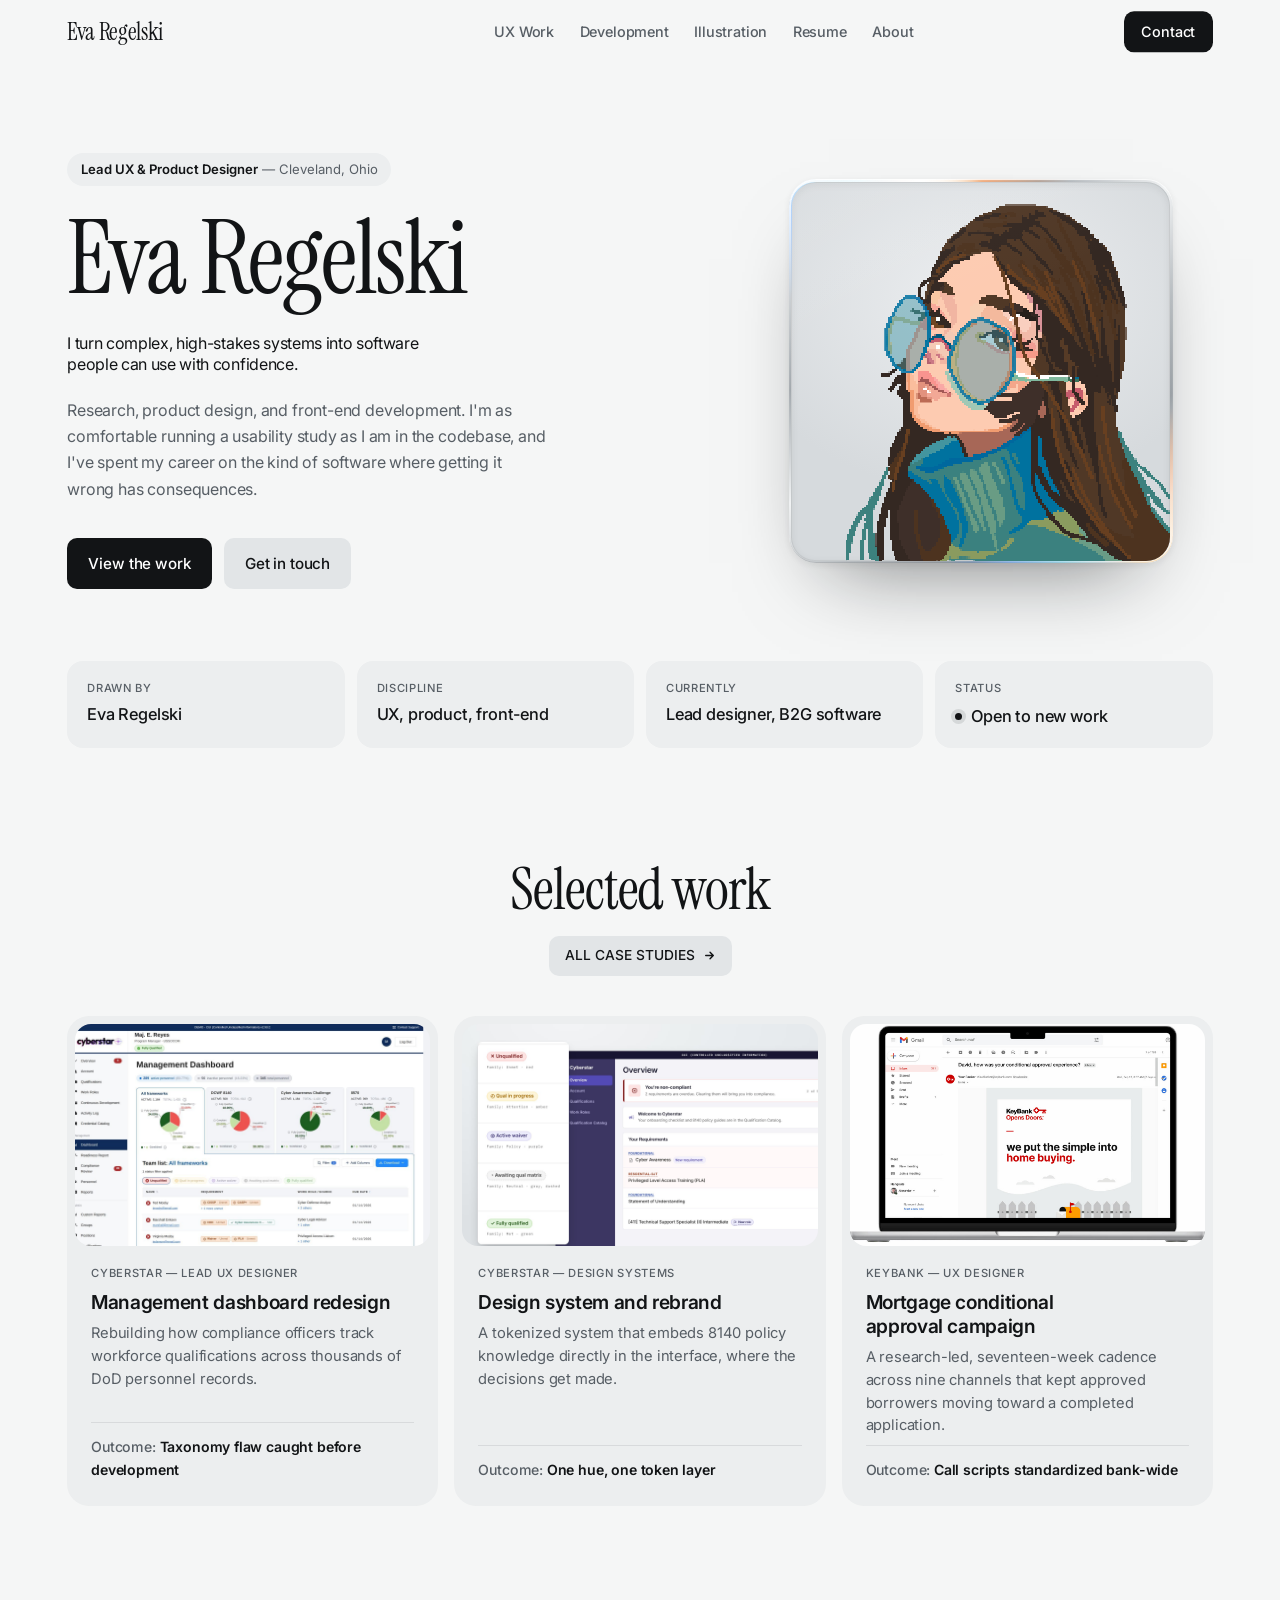
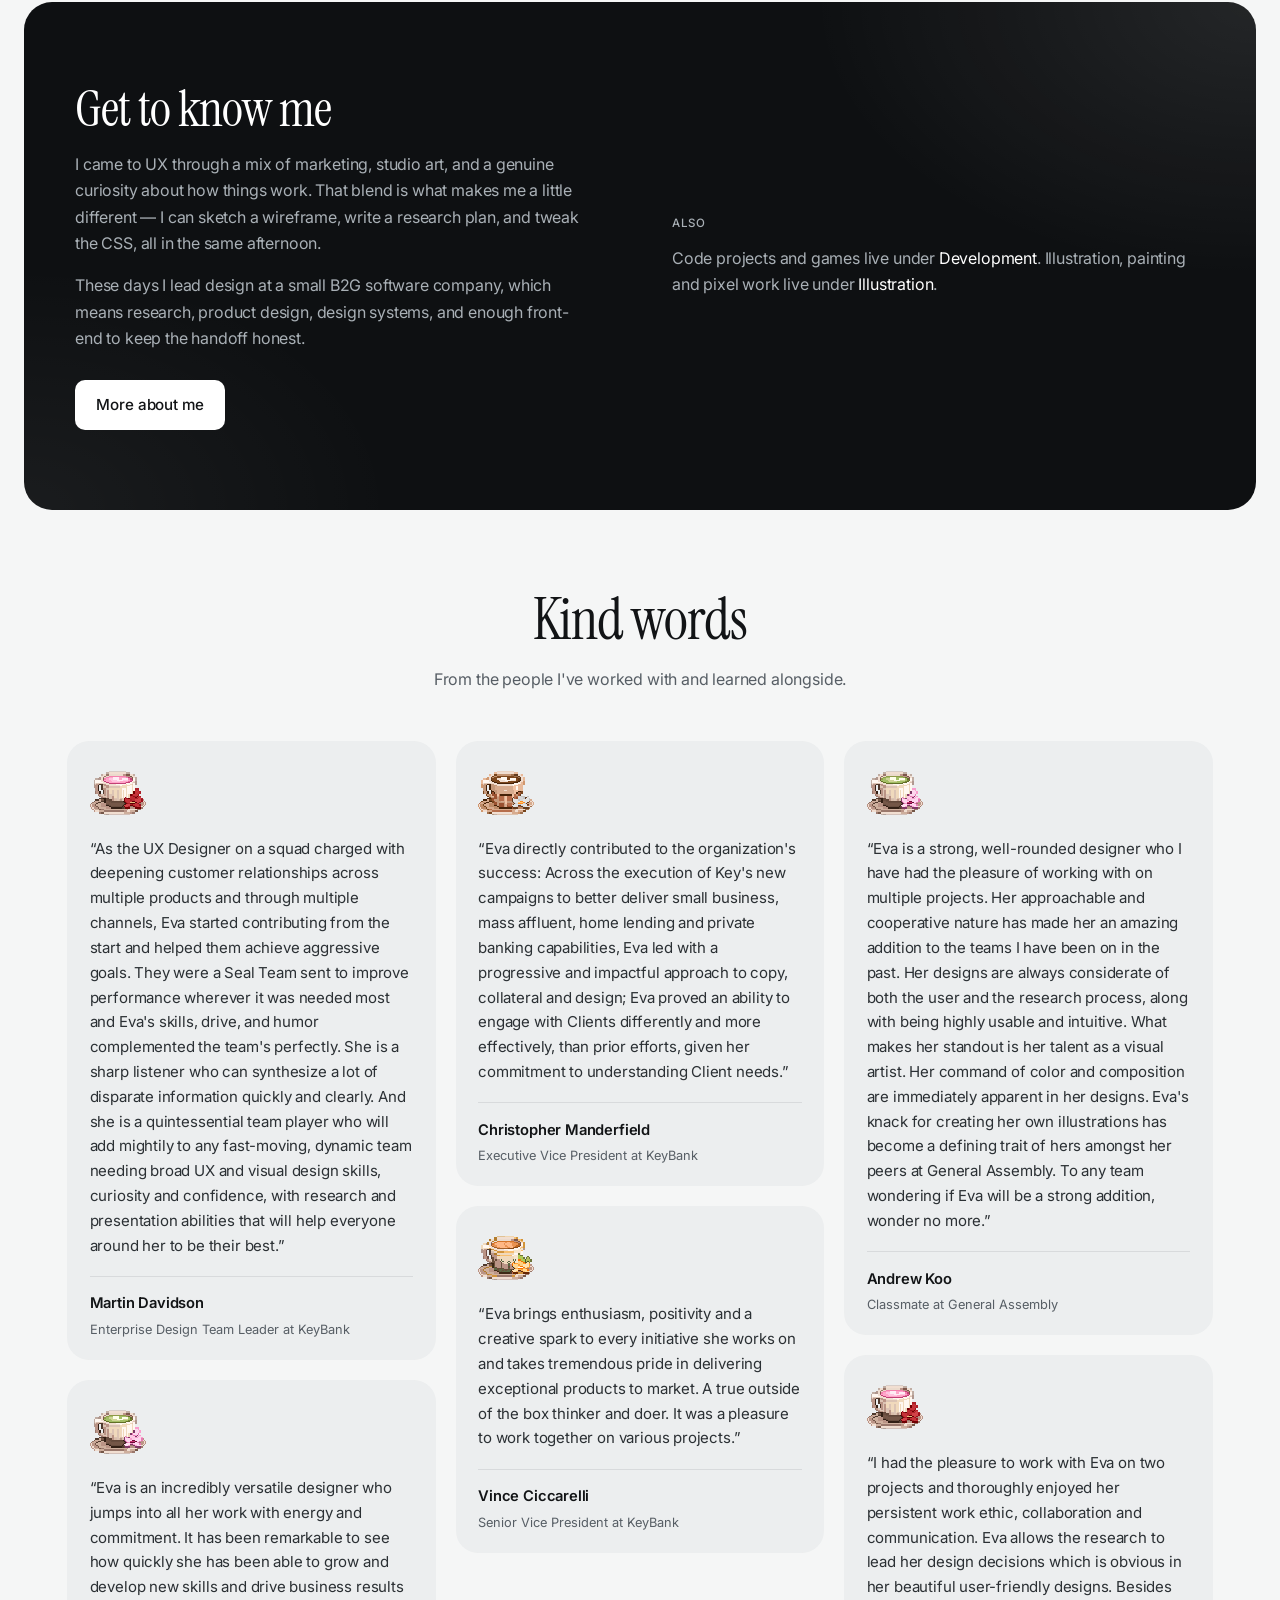
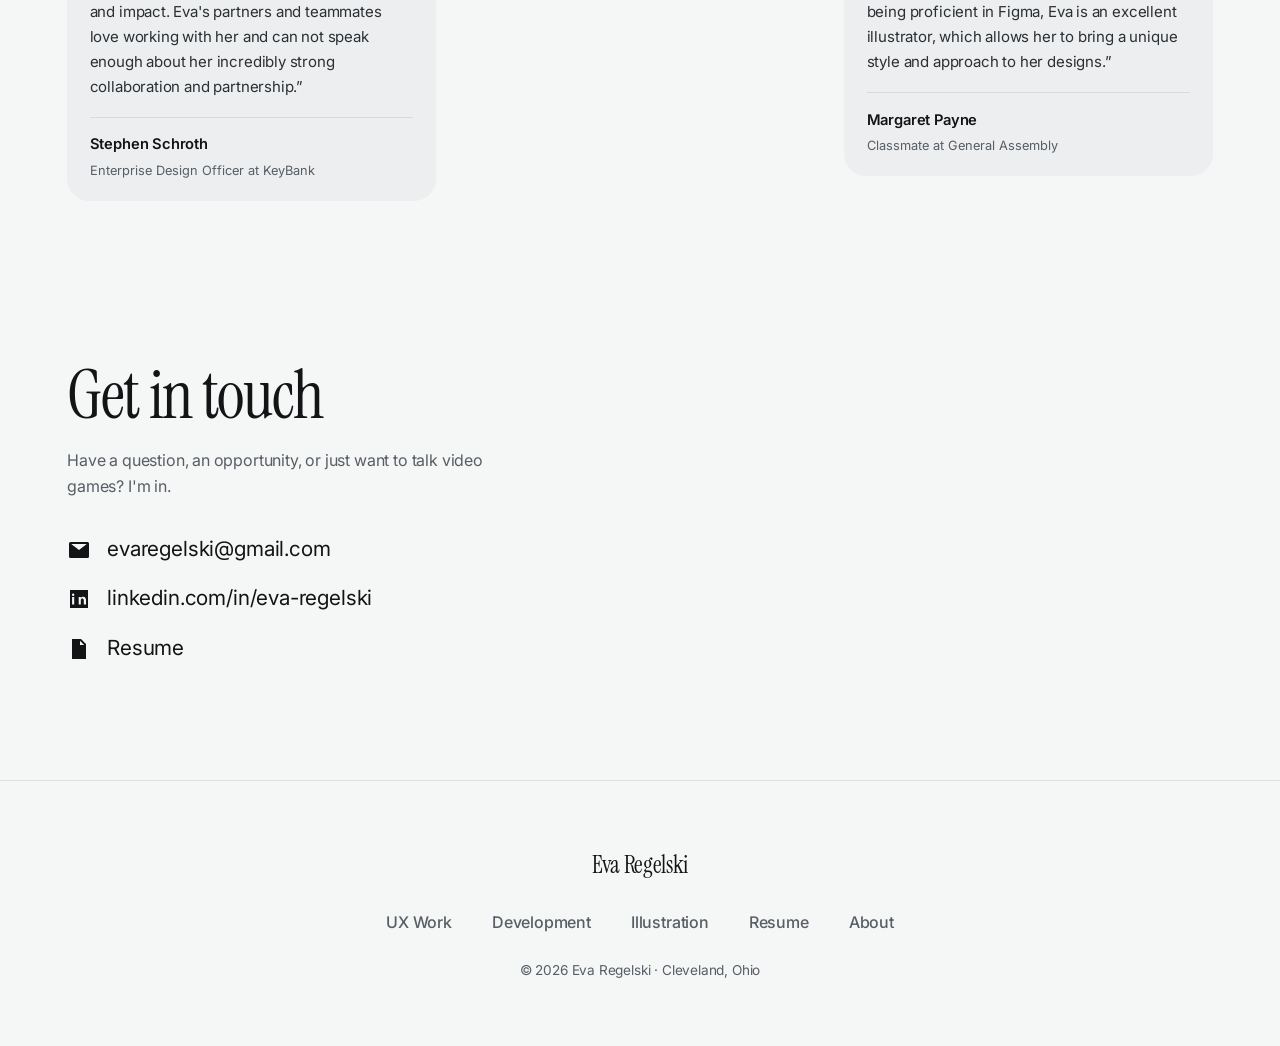
==== commit 3c2cf9ab: "Mono theme" ====
--- a/index.html
+++ b/index.html
@@ -16,9 +16,10 @@
 <link rel="apple-touch-icon" href="assets/apple-touch-icon.png">
 <link rel="preconnect" href="https://fonts.googleapis.com">
 <link rel="preconnect" href="https://fonts.gstatic.com" crossorigin>
-<link href="https://fonts.googleapis.com/css2?family=Space+Grotesk:wght@400;500;600;700&family=Space+Mono:wght@400;700&family=Silkscreen&display=swap" rel="stylesheet">
+<link href="https://fonts.googleapis.com/css2?family=Instrument+Serif:ital@0;1&family=Inter:wght@400;500;600&display=swap" rel="stylesheet">
 <link rel="stylesheet" href="styles/site.css">
 <link rel="stylesheet" href="styles/home.css">
+<link rel="stylesheet" href="styles/theme.css">
 </head>
 <body>
 
@@ -49,7 +50,7 @@
     </div>
     <figure class="spec">
       <div class="spec__head"><span>FIG. 01</span><span class="rev">REV 2026</span></div>
-      <div class="spec__frame"><img src="assets/portrait.png" alt="Pixel-art self portrait of Eva wearing round sunglasses"></div>
+      <div class="spec__frame"><img src="assets/portrait-2026.png" alt="Pixel-art self portrait of Eva wearing round sunglasses"></div>
       <figcaption class="dim">Self portrait, drawn in pixels</figcaption>
     </figure>
   </div>
--- a/styles/site.css
+++ b/styles/site.css
@@ -677,3 +677,81 @@
   .cad{overflow-x:auto;-webkit-overflow-scrolling:touch}
   .cad__row,.cad__band{min-width:52rem}
 }
+
+/* ---- cryptid quest: diagrams rebuilt as markup -----------------------------
+   these replace flat PNG exports, so the text is selectable, sharp at any zoom
+   and reflows on a phone. */
+.tri{display:grid;grid-template-columns:repeat(3,minmax(0,1fr));gap:1rem;margin:1.5rem 0}
+.tri>div{border:1px solid var(--rule);border-radius:14px;padding:1.4rem 1.35rem;
+  background:var(--white);position:relative;overflow:hidden}
+.tri>div::before{content:"";position:absolute;inset:0 0 auto 0;height:3px}
+.tri .t1::before{background:var(--peri)}
+.tri .t2::before{background:var(--pink)}
+.tri .t3::before{background:var(--lime)}
+.tri .g{display:block;margin-bottom:.9rem;color:var(--muted)}
+.tri b{display:block;font-size:1.02rem;line-height:1.25;letter-spacing:-.015em;color:var(--ink)}
+.sec .tri p{margin:.45rem 0 0;font-size:.86rem;line-height:1.5;color:var(--muted)}
+.tri .n{font-family:var(--mono);font-size:.6rem;letter-spacing:.14em;color:var(--muted);
+  display:block;margin-bottom:.5rem}
+@media(max-width:760px){.tri{grid-template-columns:1fr}}
+
+/* four interview themes */
+.themes{display:grid;grid-template-columns:repeat(2,minmax(0,1fr));gap:1rem;margin:1.5rem 0}
+.themes>div{border:1px solid var(--rule);border-radius:14px;padding:1.4rem 1.35rem;
+  display:flex;gap:1rem;align-items:flex-start}
+.themes .k1{background:rgba(91,79,214,.07)}
+.themes .k2{background:rgba(255,72,177,.06)}
+.themes .k3{background:rgba(184,240,74,.16)}
+.themes .k4{background:rgba(91,79,214,.05)}
+.themes .g{flex:0 0 auto;color:var(--peri)}
+.themes .k2 .g{color:var(--pink-text)}
+.themes b{display:block;font-size:.98rem;line-height:1.3;color:var(--ink);letter-spacing:-.01em}
+.sec .themes p{margin:.4rem 0 0;font-size:.85rem;line-height:1.5;color:var(--muted)}
+@media(max-width:680px){.themes{grid-template-columns:1fr}}
+
+/* the four-requirement venn */
+.venn{margin:1.5rem auto .5rem;max-width:34rem}
+.venn svg{width:100%;height:auto;display:block}
+.venn__cap{font-family:var(--mono);font-size:.6rem;letter-spacing:.1em;color:var(--muted);
+  text-transform:uppercase;text-align:center;margin:.5rem 0 0}
+
+/* persona portraits: smaller, and cropped past the white corners baked
+   into the source files */
+.faces{display:grid;grid-template-columns:repeat(2,minmax(0,1fr));gap:1.75rem;margin:1.5rem 0}
+.faces figure{margin:0}
+.faces .shell{width:100%;max-width:13.5rem;aspect-ratio:3/4;overflow:hidden;border-radius:14px;
+  border:1px solid var(--rule);background:var(--ink)}
+.faces .shell img{width:100%;height:100%;object-fit:cover;transform:scale(1.1);
+  transform-origin:center;display:block}
+.sec .faces figcaption{margin-top:.85rem;font-size:.88rem;line-height:1.55;color:var(--muted)}
+.faces figcaption b{color:var(--ink)}
+@media(max-width:680px){.faces{grid-template-columns:1fr;gap:1.5rem}
+  .faces .shell{max-width:11rem}}
+
+/* numbered variant of the theme cards */
+.themes .num{flex:0 0 auto;font-family:var(--mono);font-size:1.15rem;font-weight:700;
+  line-height:1;padding-top:.1rem;letter-spacing:.02em;color:var(--peri)}
+.themes .k2 .num{color:var(--pink-text)}
+.themes .k3 .num{color:#5f8410}
+
+/* awards call-out band */
+.awards{background:var(--white);border-block:1px solid var(--rule);
+  padding-block:clamp(2rem,4.5vw,3.25rem)}
+.awards__in{display:grid;grid-template-columns:minmax(0,1fr) auto;
+  gap:clamp(1.75rem,4vw,3.5rem);align-items:center}
+.awards__label{font-family:var(--mono);font-size:.62rem;letter-spacing:.16em;
+  color:var(--pink-text);margin-bottom:.75rem}
+.awards h2{font-size:clamp(1.5rem,2.6vw,2rem);font-weight:600;margin-bottom:.85rem}
+.awards__note{max-width:46ch;color:var(--muted);font-size:.95rem;line-height:1.6}
+.awards__cards{display:flex;gap:1.25rem;flex-wrap:wrap}
+.awards figure{margin:0;width:10.5rem}
+.awards .shell{border:1px solid var(--rule);border-radius:10px;overflow:hidden;
+  background:var(--paper)}
+.awards .shell img{width:100%;display:block}
+.awards figcaption{margin-top:.65rem;font-size:.8rem;line-height:1.45;color:var(--muted)}
+.awards figcaption b{display:block;color:var(--ink);font-size:.86rem;margin-bottom:.15rem}
+@media(max-width:820px){
+  .awards__in{grid-template-columns:1fr}
+  .awards__cards{gap:1rem}
+  .awards figure{width:9rem}
+}
--- a/styles/theme.css
+++ b/styles/theme.css
@@ -0,0 +1,402 @@
+/* ==========================================================================
+   Theme: a clean, monochrome, editorial skin over the existing site.
+   Same markup and content. Cool grey paper, a regular-weight serif for
+   display, Inter for everything else, soft grey rounded cards with no
+   borders, dark buttons. The only colour on the page is a little light
+   refracting through the glass portrait frame.
+   Load this LAST, after site.css, home.css and any page sheet, so it wins.
+   ========================================================================== */
+
+:root{
+  --ink:#121416;--paper:#f5f6f6;--white:#fff;--card:#eceeef;--card-2:#e2e5e7;
+  --muted:#575e65;--muted-dark:#a9b0b6;
+  --rule:rgba(18,20,22,.09);--rule-dark:rgba(255,255,255,.12);
+  --lime:#dfe3e6;--pink:#8a9198;--pink-text:#121416;--peri:#8a9198;
+  --grid:transparent;--grid-dark:transparent;
+  --font:"Inter",system-ui,-apple-system,"Segoe UI",sans-serif;
+  --mono:var(--font);--pixel:var(--font);
+  --serif:"Instrument Serif","Iowan Old Style",Georgia,serif;
+  --r-lg:22px;--r-md:16px;--r-sm:10px;--panel:#0e1012
+}
+body{font-family:var(--font);font-size:clamp(.97rem,.94rem+.15vw,1.03rem);line-height:1.65;letter-spacing:-.011em}
+::selection{background:#121416;color:#fff}
+:focus-visible{outline:2px solid var(--ink);outline-offset:3px}
+
+/* every font in the old system maps to the two new ones */
+*{font-family:inherit}
+button,input,select,textarea{font-family:var(--font)}
+svg text{font-family:var(--font)!important;letter-spacing:.02em!important}
+
+/* display type: regular-weight serif, tight */
+h1,h2,.impactband__text{font-family:var(--serif);font-weight:400;letter-spacing:-.02em;line-height:1.04}
+.home-hero h1,.hero h1,.work__head h2,.about h2,.contact h2,.kind h2,.sec h2,.showcase__head h2,
+.nextproj h2,.worklist__head h1,.intro h1{font-family:var(--serif);font-weight:400;letter-spacing:-.02em}
+.sec h2{font-size:clamp(2rem,3.4vw,2.75rem)}
+h3,.sec h3,.card h3,.constraint h3,.chart__q{font-family:var(--font);font-weight:600;letter-spacing:-.018em}
+
+/* small labels: plain sans, no mono, no wide tracking */
+.card__meta,.titleblock dt,.rail dt,.toc p,.figure figcaption,.two-up figcaption,.three-up figcaption,
+.shots__main figcaption,.shots__note,.compare figcaption,.showcase__head span,.showcase__main figcaption,
+.impactband__label,.impactband__facts dt,.nextproj span,.stat span,.chart__n,.chart__val,.said cite,.quotes cite,
+.insight span,.pull figcaption,.tier__count,.st__family,.st__note,.pcard__role,.pcard__open,.spec__head,.spec .dim,
+.sketch-grid figcaption,.note,.proto__foot span,.matrix__col,.matrix__row span,.stepper .n,.tally .n,
+.word figcaption span,.hero__mark figcaption,.allcase,.client,.eyebrow,.sec__step,.facts dt,.pmodal__kind,.pmodal__role{
+  font-family:var(--font)!important;letter-spacing:0!important}
+.card__meta,.titleblock dt,.rail dt,.impactband__facts dt,.stat span,.tier__count,.st__family,.pcard__role,
+.figure figcaption,.two-up figcaption,.three-up figcaption,.shots__main figcaption,.shots__note,.compare figcaption,
+.showcase__main figcaption,.sketch-grid figcaption,.note,.hero__mark figcaption,.matrix__col,.matrix__row span{
+  text-transform:none;font-size:.8rem}
+/* the old labels were typed in capitals; soften them */
+.card__meta,.titleblock dt,.rail dt,.impactband__facts dt,.stat span,.toc p,.showcase__head span,.nextproj span,
+.shots__note,.sketch-grid figcaption,.figure figcaption,.two-up figcaption,.three-up figcaption,.hero__mark figcaption,
+.shots__main figcaption,.compare figcaption,.showcase__main figcaption{text-transform:uppercase;font-size:.7rem;font-weight:500;letter-spacing:.06em!important}
+
+/* pill labels */
+.sec__step,.impactband__label{display:inline-flex;align-items:center;gap:.5rem;padding:.32rem .8rem;
+  background:var(--card);border-radius:999px;color:var(--muted);font-size:.72rem;font-weight:500;
+  text-transform:uppercase;letter-spacing:.06em!important}
+.sec__step b{display:grid;place-items:center;width:1.3rem;height:1.3rem;border-radius:50%;
+  background:var(--ink);color:#fff;font-size:.62rem;letter-spacing:0}
+.impactband__label::before{display:none}
+
+/* ---------- nav: light, links centred, contact as a dark button ---------- */
+.site-bar,.site-bar[data-scrolled="true"]{background:rgba(245,246,246,.84);border-bottom:1px solid transparent;
+  -webkit-backdrop-filter:blur(14px) saturate(1.3);backdrop-filter:blur(14px) saturate(1.3)}
+.site-bar[data-scrolled="true"]{border-bottom-color:var(--rule)}
+.site-bar .bar__in{position:relative}
+.mark,.site-bar .mark,.site-foot .foot__mark{font-family:var(--serif);font-size:1.5rem;font-weight:400;letter-spacing:-.015em;color:var(--ink)}
+.mark .e,.site-bar .mark .e,.site-foot .foot__mark .e{color:inherit}
+.site-bar nav a{color:var(--muted);font-size:.9rem;font-weight:500;border-bottom:0}
+.site-bar nav a:hover,.site-bar nav a[aria-current="page"],.site-bar nav a[aria-current]{color:var(--ink);border-color:transparent}
+.navtoggle{color:var(--ink)}
+@media(min-width:48.01rem){
+  .site-bar nav{flex:1}
+  .site-bar nav ul{justify-content:center;gap:clamp(1rem,2vw,1.9rem)}
+  .site-bar nav li:last-child{position:absolute;right:var(--gutter);top:50%;transform:translateY(-50%)}
+  .site-bar nav li:last-child a{display:inline-block;background:var(--ink);color:#fff;padding:.55rem 1.1rem;border-radius:var(--r-sm)}
+  .site-bar nav li:last-child a:hover{background:#2a2e32;color:#fff}
+}
+@media(max-width:48rem){
+  .site-bar nav{background:rgba(245,246,246,.97);border-bottom:1px solid var(--rule)}
+  .site-bar nav a{color:var(--ink)}
+}
+
+/* ---------- buttons ---------- */
+.btn-home,.btn,.btn-sm{border-radius:var(--r-sm);font-weight:500;border:0;padding:.85em 1.4em;letter-spacing:-.01em}
+.btn-home--fill,.btn,.btn-sm{background:var(--ink);color:#fff}
+.btn-home--line{background:var(--card-2);color:var(--ink)}
+.btn-home--fill:hover,.btn:hover,.btn-sm:hover{background:#2a2e32;color:#fff;border-color:transparent;transform:none}
+.btn-home--line:hover{background:#d7dbde;color:var(--ink);border-color:transparent;transform:none}
+
+/* ---------- washes, grids and coloured edges off ---------- */
+.aurora::before,.aurora::after,.hero::before,.hero__wash,.hero__edge{display:none}
+.grid-bg{background-image:none}
+
+/* ---------- home hero ---------- */
+.home-hero{padding-block:clamp(3rem,7vw,5.5rem) clamp(2.5rem,6vw,4.5rem)}
+.home-hero .eyebrow{display:inline-block;font-size:.82rem;color:var(--muted);padding:.35rem .85rem;background:var(--card);border-radius:999px}
+.home-hero .eyebrow b{font-weight:600;color:var(--ink)}
+.home-hero h1{font-size:clamp(3.4rem,8.5vw,6.4rem);line-height:.95}
+.home-hero .lede{padding-left:0;font-size:clamp(1.25rem,1rem+.9vw,1.7rem);font-weight:400;letter-spacing:-.02em;line-height:1.3}
+.home-hero .lede::before{display:none}
+
+/* ---------- portrait: the pixel self-portrait on black, in a thin chrome frame ----------
+   A polished metal band with a faint spectrum riding on it at two corners (colours
+   sampled from a lens-flare photo), a glint that slides round the band now and
+   then, and a soft glass sheen over the image. */
+.home-hero__grid{grid-template-columns:minmax(0,1fr) minmax(0,1fr)}
+.home-hero .spec{position:relative;isolation:isolate;overflow:hidden;width:100%;max-width:24rem;justify-self:end;
+  padding:2.5px;border:0;border-radius:27px;color:#e9ebec;
+  background:linear-gradient(140deg,#ffffff 0%,#d4d8db 14%,#a3a9ae 30%,#f1f3f4 46%,#b8bdc1 62%,#9ba1a6 76%,#e2e5e7 90%,#ffffff 100%);
+  box-shadow:inset 0 1px 1px rgba(255,255,255,.9), inset 0 -1px 1px rgba(0,0,0,.12),
+    0 40px 80px -40px rgba(10,12,14,.55), 0 2px 8px rgba(18,20,22,.08)}
+.home-hero .spec::before{content:"";position:absolute;inset:0;padding:2.5px;border-radius:inherit;z-index:4;pointer-events:none;
+  background:conic-gradient(from 285deg,
+    transparent 0deg,
+    rgba(27,50,126,0) 6deg, rgba(41,92,157,.95) 24deg, rgba(76,143,163,.9) 38deg, rgba(240,242,241,1) 50deg,
+    rgba(202,150,78,.95) 62deg, rgba(186,109,58,.9) 76deg, rgba(169,88,66,0) 100deg,
+    transparent 150deg,
+    rgba(169,88,66,0) 176deg, rgba(186,109,58,.8) 196deg, rgba(202,150,78,.85) 208deg, rgba(240,242,241,.9) 220deg,
+    rgba(76,143,163,.8) 232deg, rgba(41,92,157,.75) 246deg, rgba(27,50,126,0) 268deg,
+    transparent 360deg);
+  -webkit-mask:linear-gradient(#000 0 0) content-box,linear-gradient(#000 0 0);
+  -webkit-mask-composite:xor;mask:linear-gradient(#000 0 0) content-box exclude,linear-gradient(#000 0 0);
+  mix-blend-mode:color;opacity:.95}
+@property --shine{syntax:"<angle>";inherits:false;initial-value:0deg}
+.home-hero .spec::after{content:"";position:absolute;inset:0;padding:2.5px;border-radius:inherit;z-index:5;pointer-events:none;
+  background:conic-gradient(from var(--shine),
+    transparent 0deg, rgba(255,255,255,0) 310deg, rgba(255,255,255,.7) 335deg, #fff 342deg,
+    rgba(255,255,255,.7) 349deg, rgba(255,255,255,0) 360deg);
+  -webkit-mask:linear-gradient(#000 0 0) content-box,linear-gradient(#000 0 0);
+  -webkit-mask-composite:xor;mask:linear-gradient(#000 0 0) content-box exclude,linear-gradient(#000 0 0);
+  filter:drop-shadow(0 0 4px #fff) drop-shadow(0 0 8px rgba(255,255,255,.6));
+  animation:spec-shine 7s cubic-bezier(.45,.05,.35,1) infinite}
+@keyframes spec-shine{0%{--shine:0deg}60%,100%{--shine:360deg}}
+.home-hero .spec__head,.home-hero .spec .dim{display:none}
+.home-hero .spec__frame{position:relative;overflow:hidden;aspect-ratio:1/1;border:0;border-radius:24px;
+  padding:5% 0 0 5%;display:flex;align-items:flex-end;justify-content:flex-end;
+  background:radial-gradient(90% 70% at 50% 30%,#eceef0,#d6dadd 75%);
+  box-shadow:inset 0 0 0 1px rgba(18,20,22,.06), inset 0 2px 8px rgba(18,20,22,.08)}
+.home-hero .spec__frame img{width:100%;height:auto}
+.home-hero .spec__frame::after{content:"";position:absolute;inset:0;border-radius:inherit;pointer-events:none;z-index:2;
+  background:linear-gradient(155deg,rgba(255,255,255,.08),rgba(255,255,255,.015) 26%,transparent 40%)}
+@media(max-width:60rem){.home-hero__grid{grid-template-columns:minmax(0,1fr)}
+  .home-hero .spec{justify-self:start;max-width:24rem;margin:0}}
+@media(prefers-reduced-motion:reduce){.home-hero .spec::after{animation:none;--shine:300deg}}
+
+/* ---------- title block: four grey cards, dark text ---------- */
+.band{background:transparent;color:var(--ink)}
+.titleblock{gap:.75rem;padding-block:0 1rem}
+.titleblock > div{background:var(--card);border-radius:var(--r-md);padding:1.1rem 1.25rem}
+.titleblock dt{color:var(--muted);margin-bottom:.25rem}
+.titleblock dd{color:var(--ink);font-weight:500;font-size:1.02rem}
+.titleblock .live{color:var(--ink);display:inline-flex;align-items:center;gap:.55rem}
+.titleblock .live::before{content:"";width:7px;height:7px;border-radius:50%;background:var(--ink);box-shadow:0 0 0 4px rgba(18,20,22,.1)}
+
+/* ---------- selected work ---------- */
+.work__head{flex-direction:column;align-items:center;text-align:center;gap:1rem}
+.work__head h2{font-size:clamp(2.4rem,5vw,3.6rem)}
+.allcase{font-size:.86rem;color:var(--ink);border:0;background:var(--card-2);padding:.55rem 1rem;border-radius:var(--r-sm);font-weight:500}
+.allcase:hover{background:#d7dbde}
+.cards{gap:1rem}
+.card{background:var(--card);border:0;border-radius:var(--r-lg);padding:8px}
+.card:hover,.card:focus-visible{transform:translateY(-3px);border-color:transparent;box-shadow:0 18px 40px -24px rgba(18,20,22,.35)}
+.card__media{border-radius:16px;background:var(--card-2)}
+.card__body{padding:1.1rem 1rem 1rem}
+.card__meta{color:var(--muted)}
+.card h3{font-size:1.2rem}
+.card p{color:var(--muted)}
+.card__out{border-top:1px solid var(--rule);font-weight:500;color:var(--muted)}
+.card__out b{background:none;padding:0;color:var(--ink);font-weight:600}
+
+/* ---------- about: a dark rounded panel ---------- */
+.band.about{position:relative;isolation:isolate;overflow:hidden;background:var(--panel);color:#f2f3f4;
+  margin-inline:clamp(.75rem,2vw,1.5rem);border-radius:28px}
+.band.about::before{content:"";position:absolute;inset:0;z-index:-1;pointer-events:none;
+  background:radial-gradient(60% 90% at 100% 0%, rgba(255,255,255,.09), transparent 60%),
+             radial-gradient(50% 80% at 0% 100%, rgba(255,255,255,.05), transparent 60%)}
+.about h2{font-size:clamp(2.2rem,4vw,3.2rem);color:#fff}
+.about p{color:#a9b0b6}
+.about p a:not(.btn-home){color:#fff!important}
+.about p[style*="--lime"]{color:#a9b0b6!important;font-family:var(--font)!important;letter-spacing:.06em!important;font-size:.72rem!important;font-weight:500}
+.about .btn-home--fill{background:#fff;color:var(--ink)}
+.about .btn-home--fill:hover{background:#e4e7e9;color:var(--ink)}
+
+/* ---------- kind words ---------- */
+.kind{border-top:0}
+.kind h2{font-size:clamp(2.4rem,5vw,3.6rem);text-align:center;letter-spacing:-.02em}
+.kind__sub{text-align:center;margin-inline:auto}
+.glass,.word,.word.glass,.kind .glass{background:var(--card);border:0;box-shadow:none;border-radius:var(--r-lg);
+  -webkit-backdrop-filter:none;backdrop-filter:none}
+@media(hover:hover){.word:hover{border-color:transparent;transform:translateY(-2px)}}
+.word blockquote{color:#2b3034}
+.word figcaption{border-top-color:var(--rule)}
+.word figcaption span{font-size:.8rem;color:var(--muted)}
+
+/* ---------- contact ---------- */
+.contact h2{font-size:clamp(2.6rem,6vw,4.2rem)}
+.contactlist .ic{color:var(--ink)}
+.contactlist a:hover .label{border-color:var(--ink)}
+
+/* ---------- footer: light ---------- */
+.site-foot{background:transparent;color:var(--ink);border-top:1px solid var(--rule);margin-top:2rem}
+.site-foot nav a{color:var(--muted)}
+.site-foot nav a:hover{color:var(--ink);border-color:transparent}
+.site-foot .foot__fine{color:var(--muted)}
+
+/* ==========================================================================
+   Case study
+   ========================================================================== */
+.hero{margin:clamp(.5rem,1.2vw,1rem) clamp(.75rem,2vw,1.5rem) 0;border-radius:28px;background:var(--panel);color:#f2f3f4}
+.hero__in{position:relative}
+.hero::after{content:"";position:absolute;inset:0;pointer-events:none;border-radius:inherit;
+  background:radial-gradient(55% 80% at 100% 0%, rgba(255,255,255,.08), transparent 60%),
+             radial-gradient(40% 60% at 0% 100%, rgba(255,255,255,.04), transparent 60%)}
+.hero h1{color:#fff}
+.hero .sub{color:#a9b0b6}
+.client{font-size:.82rem;color:#d5d9dc;display:inline-block;padding:.32rem .8rem;background:rgba(255,255,255,.08);border-radius:999px}
+.rail{border-top:1px solid rgba(255,255,255,.1)}
+.rail dt{color:#8e969d}
+.rail dd{color:#eef0f1}
+.hero__mark{border:1px solid rgba(255,255,255,.12);border-radius:var(--r-md);background:rgba(255,255,255,.03)}
+.hero__mark::before,.hero__mark::after{display:none}
+.hero__mark figcaption{color:#8e969d}
+
+/* diagrams hard-code the old accents: white on dark, ink and grey on light */
+.hero svg [stroke="#b8f04a"],.hero svg [stroke="#ff48b1"]{stroke:rgba(255,255,255,.85)}
+.hero svg [stroke="rgba(184,240,74,.45)"]{stroke:rgba(255,255,255,.35)}
+svg [stroke="#b8f04a"]{stroke:#8a9198}
+svg [fill="#b8f04a"]{fill:#8a9198}
+svg [stroke="#ff48b1"]{stroke:var(--ink)}
+svg [fill="#ff48b1"]{fill:var(--ink)}
+svg [stroke="rgba(184,240,74,.45)"]{stroke:rgba(18,20,22,.35)}
+
+/* impact band */
+.impactband{background:transparent;border-bottom:0;color:var(--ink)}
+.impactband__text{font-size:clamp(1.9rem,3.6vw,2.9rem);line-height:1.1;max-width:26ch;color:var(--ink)}
+.impactband__facts{border-top:0;gap:.75rem}
+.impactband__facts > div{background:var(--card);border-radius:var(--r-md);padding:1rem 1.15rem}
+.impactband__facts dt{color:var(--muted)}
+.impactband__facts dd{color:var(--ink);font-weight:500}
+.showcase{background:transparent}
+.showcase__head{border-bottom:0}
+
+/* framed images: soft grey mat, rounded, no border */
+.figure .shell,.two-up .shell,.three-up .shell,.sketch-grid .shell,.compare .shell,.showcase__main .shell,
+.feat .shell,.shots__main .shell,.proto{border:0;border-radius:var(--r-md);background:var(--card)}
+.figure--wide .shell{padding:8px}
+.shots__strip img,.gallery img{border:0;border-radius:var(--r-sm)}
+.shots__strip img:hover{border-color:transparent}
+.feat b{color:var(--ink)}
+
+/* live prototype */
+.proto__bar,.proto--lead .proto__bar{background:var(--card-2);border-bottom:0}
+.proto__bar i{background:#c4c9cd}
+.proto__url{font-family:var(--font)}
+.proto__frame,.proto__fallback{background:#fff}
+.proto__foot{border-top:0}
+.proto__live{background:var(--ink);color:#fff}
+.proto__live::before{background:#fff}
+
+/* contents and section scaffolding */
+.toc a{border-left:0;padding-left:0}
+.toc a.on{color:var(--ink);font-weight:500;border:0}
+.toc a.on::before{content:"";display:inline-block;width:6px;height:6px;margin-right:.55rem;border-radius:50%;background:var(--ink);vertical-align:middle}
+.sec + .sec{border-top:0}
+.sec .sec__lead,.sec p.sec__lead{border-left:0;padding-left:0;font-weight:400;font-size:clamp(1.2rem,1.6vw,1.45rem);letter-spacing:-.02em;color:var(--ink)}
+.sec ul.bul li::before{background:var(--ink);border-radius:50%;width:5px;height:5px;top:.78em}
+.stepper a{background:var(--card);border:0;border-radius:var(--r-md)}
+.stepper a:hover{background:var(--card-2);box-shadow:none;border-color:transparent}
+.stepper .n{color:var(--muted);font-size:.78rem}
+
+/* callouts become grey cards */
+.insight,.pull,.said,.quotes blockquote,.rollup,.stat,.chart,.tier,.statuses,.pcard,.quad,.flag{
+  border:0;border-radius:var(--r-md);background:var(--card)}
+.tier--mid{background:var(--card-2)}
+.flag p{color:var(--ink)}
+.insight p,.pull blockquote{font-family:var(--serif);font-weight:400;font-size:clamp(1.45rem,2vw,1.85rem);line-height:1.2;letter-spacing:-.015em}
+.pull::before{color:#b9bfc4;font-family:var(--serif)}
+.pull blockquote em{background:none;font-style:italic;padding:0}
+.stat b{font-family:var(--serif);font-weight:400;font-size:2.7rem;letter-spacing:-.02em}
+.st + .st{border-top:1px solid var(--rule)}
+.constraint{border:0;border-radius:var(--r-md);background:var(--panel)}
+.sec .constraint p{color:#a9b0b6}
+.sec .constraint p strong,.sec .constraint strong{color:#fff}
+.sec .constraint h3{color:#fff}
+
+/* charts: ink and grey */
+.chart__track,.tally .bar{background:rgba(18,20,22,.07);border-radius:999px}
+.chart__fill,.tally .bar i{border-radius:999px}
+.chart__row[data-key="1"] .chart__fill,.tally .bar i{background:var(--ink)}
+.chart__row[data-key="2"] .chart__fill{background:#8a9198}
+.chart__head{border-bottom-color:var(--rule)}
+
+/* compare tabs, persona cards, modal */
+.compare__tabs{background:var(--card);border-radius:var(--r-sm)}
+.compare__tabs button{border-radius:8px}
+.compare__tabs button[aria-selected="true"]{background:#fff;color:var(--ink);box-shadow:0 1px 3px rgba(18,20,22,.1)}
+.pcard:hover,.pcard:focus-visible{border-color:transparent}
+.pcard__top{border-bottom-color:var(--rule)}
+.pcard--leader .pcard__avatar,.pcard--admin .pcard__avatar,
+.pmodal--leader .pmodal__avatar,.pmodal--admin .pmodal__avatar{background:var(--card-2);color:var(--ink)}
+.pcard__needs li::before{background:var(--ink);border-radius:50%}
+.pcard__open{color:var(--ink);border-top-color:var(--rule)}
+.chip--old{border-color:var(--rule);color:var(--muted)}
+.themes .k1,.themes .k2,.themes .k3,.themes .k4{background:rgba(18,20,22,.04)}
+
+/* next project: dark rounded panel */
+.nextproj{position:relative;isolation:isolate;overflow:hidden;background:var(--panel);
+  margin:clamp(2rem,5vw,4rem) clamp(.75rem,2vw,1.5rem) 0;border-radius:28px}
+.nextproj::before{content:"";position:absolute;inset:0;z-index:-1;pointer-events:none;
+  background:radial-gradient(50% 120% at 100% 50%, rgba(255,255,255,.08), transparent 60%)}
+.nextproj span{color:#8e969d}
+.nextproj h2{color:#fff}
+.nextproj .btn{background:#fff;color:var(--ink)}
+.nextproj .btn:hover{background:#e4e7e9;color:var(--ink)}
+
+/* lightbox */
+.lb__nav button:hover{border-color:#fff;color:#fff}
+
+@media(prefers-reduced-motion:reduce){.card,.word{transition:none}}
+
+
+/* ==========================================================================
+   Other pages
+   ========================================================================== */
+/* page heroes that carried the grid and colour wash */
+.worklist__head h1,.intro h1{font-size:clamp(2.8rem,6vw,4.4rem)}
+.intro .eyebrow{color:var(--muted)}
+
+/* outcome strip (Petco): grey cards instead of a lime slab */
+.outcome{background:transparent;color:var(--ink)}
+.outcome__in{gap:.75rem;padding-block:1.5rem}
+.outcome__in > div{background:var(--card);border-radius:var(--r-md);padding:1rem 1.15rem}
+.outcome dt{color:var(--muted)}
+.outcome dd{font-weight:500}
+
+/* development: play button on the game covers */
+.play__btn{background:#fff;color:var(--ink);border-color:#fff;border-radius:var(--r-sm);font-weight:500}
+.play__veil{background:rgba(14,16,18,.5)}
+.dev-sec .soon{color:var(--muted)}
+
+/* Robota flowchart: node types in greys instead of colour */
+.flow__node{background:var(--card);border:1.5px solid #d3d8db;border-radius:var(--r-sm)}
+.flow__node--input{background:#fff;border-style:dashed;border-color:#9aa1a7}
+.flow__node--start,.flow__node--end{background:#fff;border:2px solid var(--ink);color:var(--ink)}
+.flow__node--decision{background:var(--ink);border-color:var(--ink);color:#fff}
+.flow__split b{color:#fff}
+.flow__split span{color:#a9b0b6}
+.flow__key .k-start,.flow__key .k-end{background:#fff;border:2px solid var(--ink)}
+.flow__key .k-step{background:var(--card);border-color:#d3d8db}
+.flow__key .k-input{background:#fff;border-style:dashed;border-color:#9aa1a7}
+
+/* resume timeline */
+.role::before,.role--current::before,.role--edu::before{background:var(--ink);box-shadow:0 0 0 2px var(--ink)}
+.role--edu::before{background:#fff}
+.role__org{color:var(--muted)}
+.casechip:hover{background:var(--card-2);border-color:var(--card-2)}
+.track::before{background:#d3d8db}
+.role__bullets li::before{background:var(--ink);border-radius:50%;width:5px;height:5px;top:.75em}
+
+/* ---------- headings everywhere: the serif at its only weight ----------
+   (product mock-ups on the design-system page keep their own type) */
+:is(h1,h2):not(.ds [class*="scr-"] *){font-family:var(--serif)!important;font-weight:400!important;letter-spacing:-.02em}
+.ds [class*="scr-"] :is(h1,h2,h3){font-family:var(--sans)!important}
+
+/* about page */
+section.why{background:var(--panel);margin-inline:clamp(.75rem,2vw,1.5rem);border-radius:28px}
+section.why h2{color:#fff}
+section.why p{color:#a9b0b6}
+section.why p strong{color:#fff}
+.facts{border-top-color:rgba(255,255,255,.1)}
+.facts dt{color:#8e969d}
+.inventory{border-top:0}
+.inventory__frame{border:0;border-radius:var(--r-lg);background:var(--card)}
+
+/* resume */
+.casechip{border-radius:var(--r-sm)}
+
+/* design system page: the before/after switch */
+.ds .baswitch button.is-on{background:var(--ink);color:#fff}
+
+/* themes list (Robota and others): numbered grey cards */
+.themes .k1,.themes .k2,.themes .k3,.themes .k4{background:var(--card)}
+.themes .num,.themes .k2 .num,.themes .k3 .num,.themes .k4 .num{color:var(--ink)}
+
+/* ---------- a short chrome rule under each main page title ----------
+   Same metal and the same faint spectrum as the portrait frame, with the
+   same glint passing along it now and then. */
+.home-hero h1::after,.worklist__head h1::after,.intro h1::after,.cv-head h1::after{
+  content:"";display:block;width:7.5rem;height:3px;margin-top:.32em;border-radius:3px;
+  background:
+    linear-gradient(90deg,transparent 0 30%,rgba(255,255,255,.95) 40%,transparent 50%) no-repeat,
+    linear-gradient(90deg,rgba(41,92,157,.75),rgba(76,143,163,.5) 14%,rgba(240,242,241,0) 32%,
+      rgba(240,242,241,0) 66%,rgba(202,150,78,.7) 86%,rgba(186,109,58,.75)),
+    linear-gradient(90deg,#ffffff 0%,#d4d8db 14%,#a3a9ae 30%,#f1f3f4 46%,#b8bdc1 62%,#9ba1a6 76%,#e2e5e7 90%,#ffffff 100%);
+  background-size:300% 100%,100% 100%,100% 100%;background-position:150% 0,0 0,0 0;
+  box-shadow:0 0 0 .5px rgba(18,20,22,.06),0 1px 2px rgba(18,20,22,.08);
+  animation:rule-shine 7s cubic-bezier(.45,.05,.35,1) infinite}
+@keyframes rule-shine{0%{background-position:150% 0,0 0,0 0}60%,100%{background-position:-50% 0,0 0,0 0}}
+@media(prefers-reduced-motion:reduce){.home-hero h1::after,.worklist__head h1::after,.intro h1::after,.cv-head h1::after{animation:none}}
+/* not on the home page, where the portrait already carries the chrome */
+.home-hero:has(.spec) h1::after{content:none}
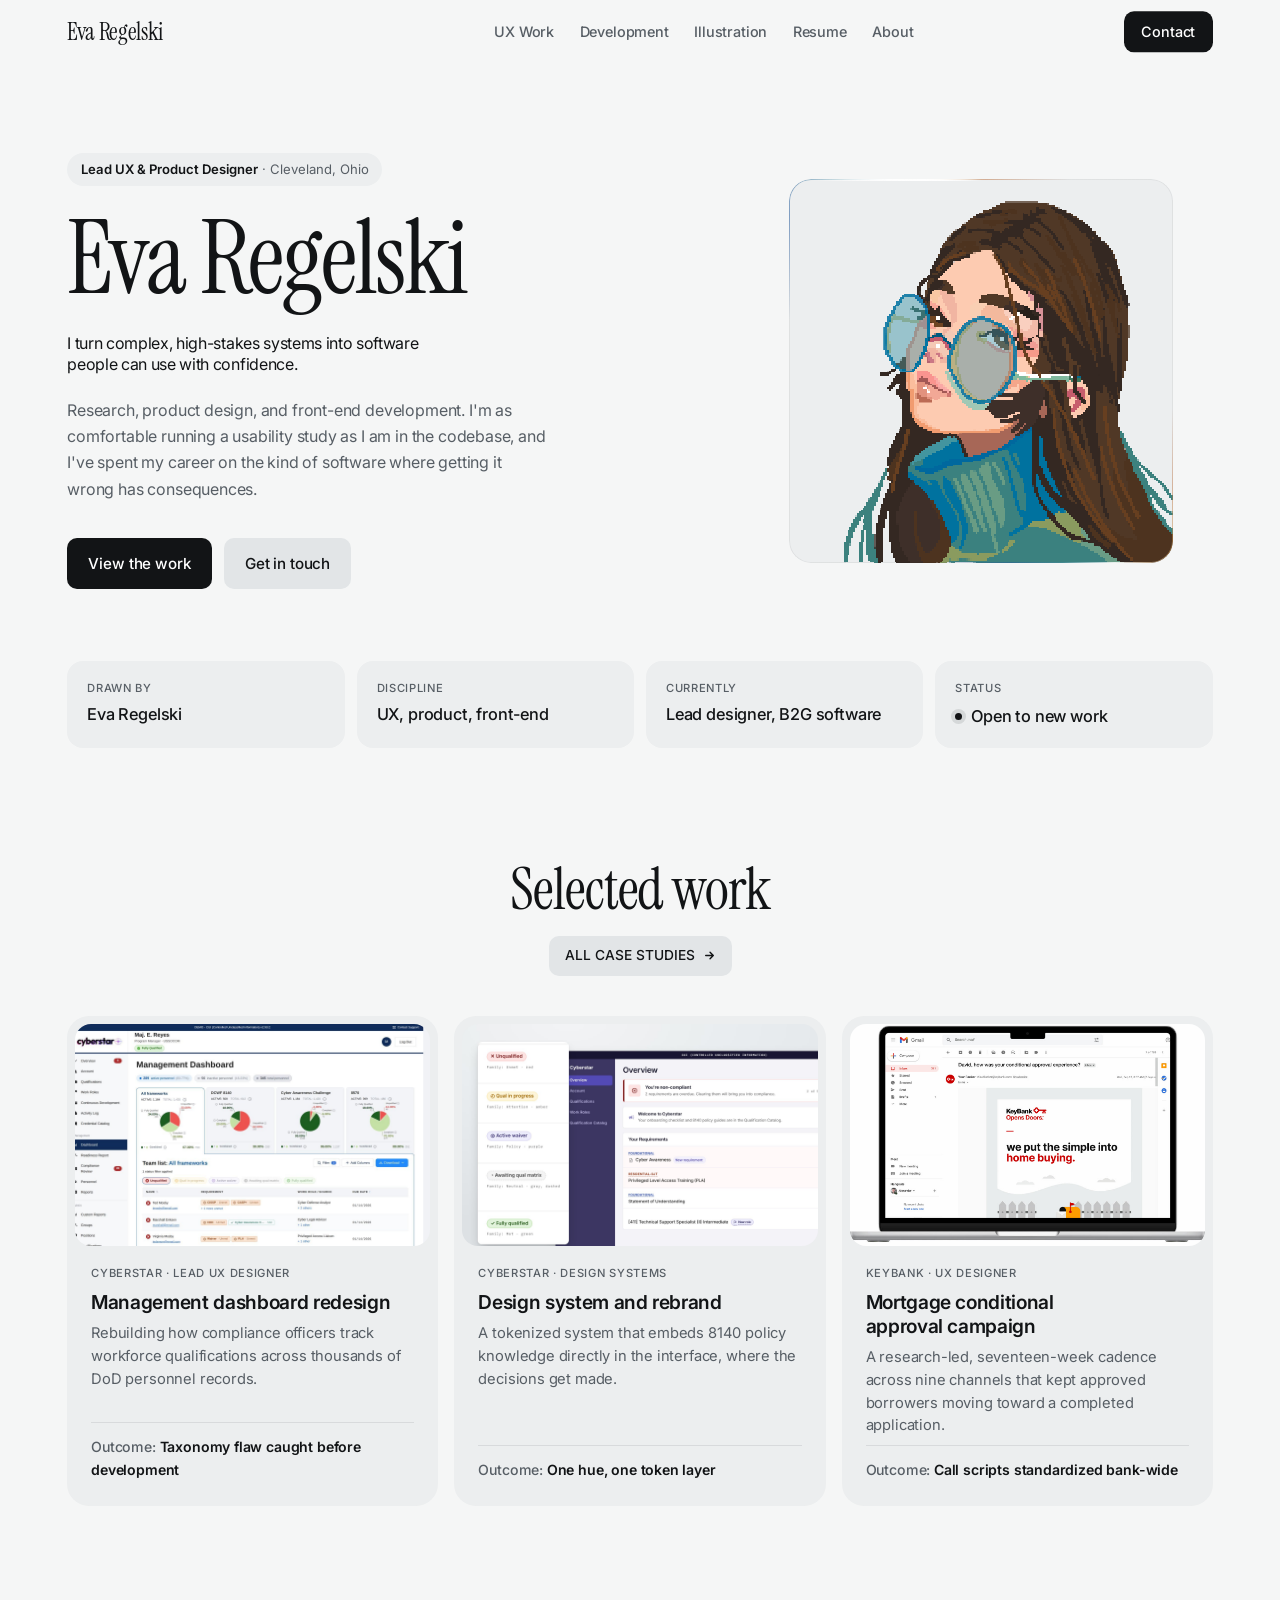
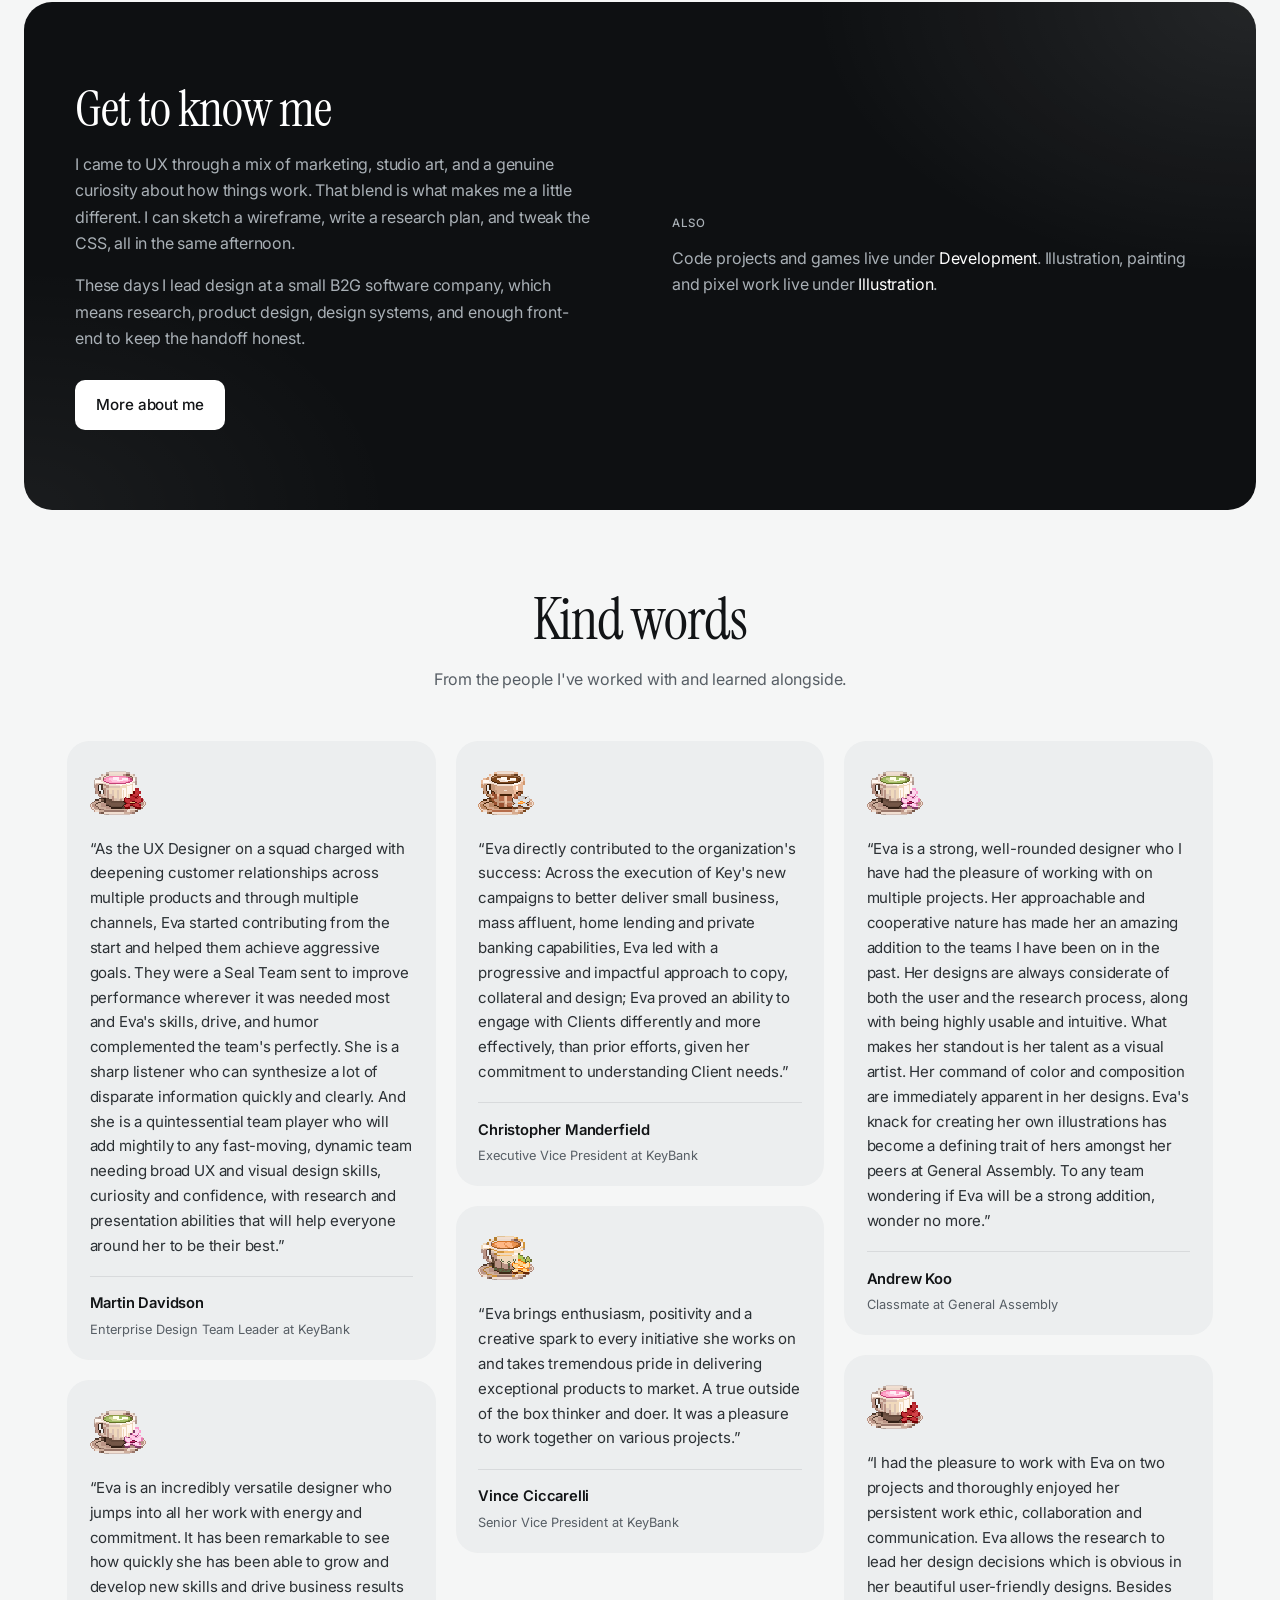
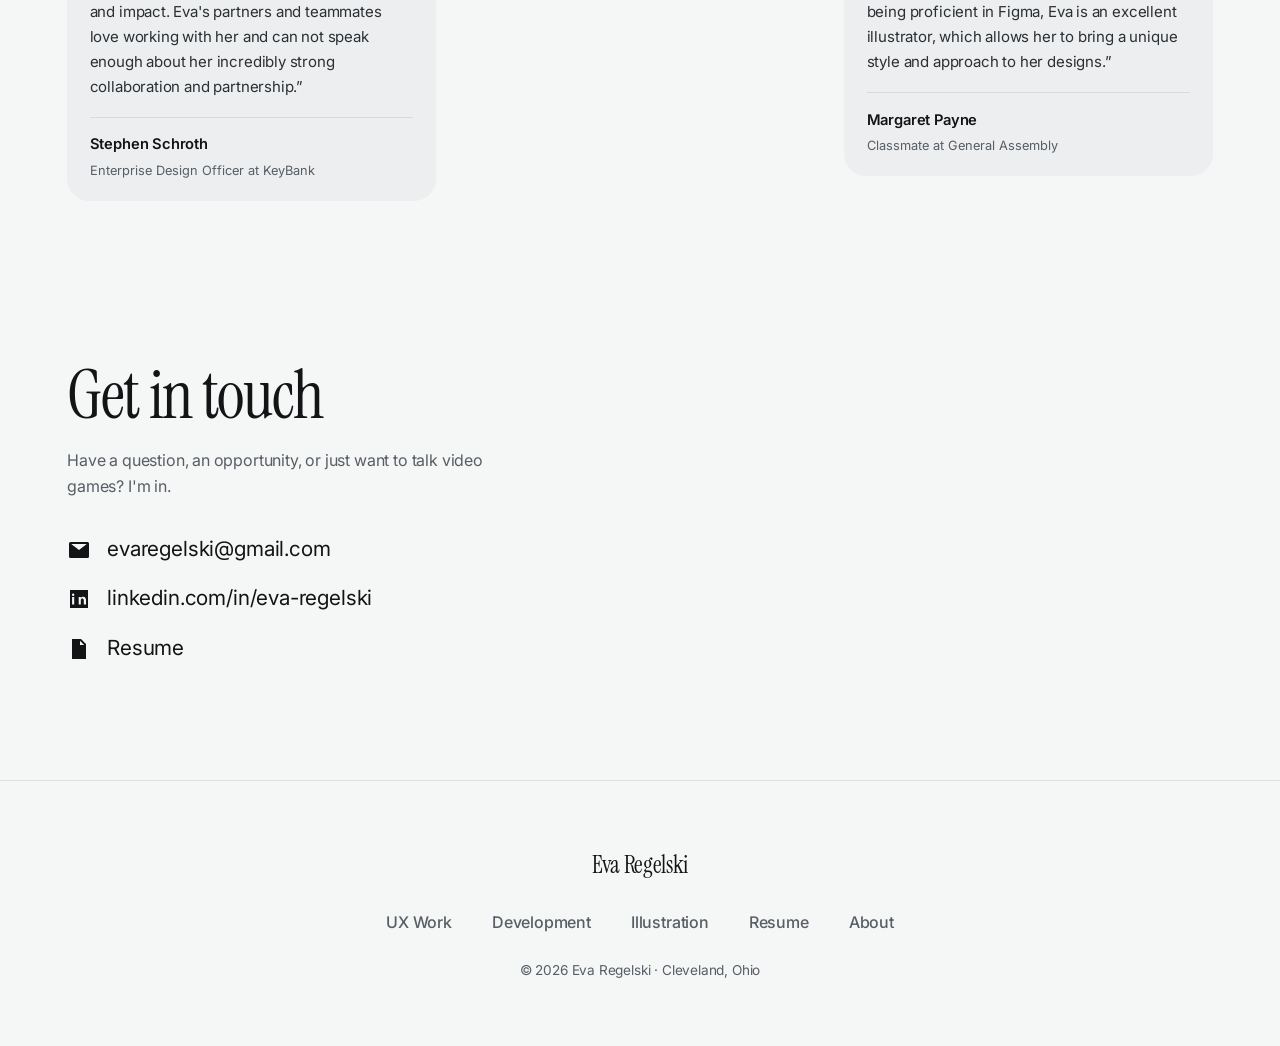
==== commit 99eb4dc0: "Cleaning up cast study formats" ====
--- a/index.html
+++ b/index.html
@@ -39,7 +39,7 @@
 <section class="home-hero grid-bg aurora">
   <div class="wrap home-hero__grid">
     <div>
-      <p class="eyebrow"><b>Lead UX &amp; Product Designer</b> — Cleveland, Ohio</p>
+      <p class="eyebrow"><b>Lead UX &amp; Product Designer</b> · Cleveland, Ohio</p>
       <h1>Eva Regelski</h1>
       <p class="lede">I turn complex, high-stakes systems into software people can use with confidence.</p>
       <p class="sub">Research, product design, and front-end development. I'm as comfortable running a usability study as I am in the codebase, and I've spent my career on the kind of software where getting it wrong has consequences.</p>
@@ -71,7 +71,7 @@
       <a class="card" href="work/cyberstar-dashboard/index.html">
         <div class="card__media"><img src="assets/dash-cover.jpg" alt="" loading="eager"></div>
         <div class="card__body">
-          <span class="card__meta">CYBERSTAR — LEAD UX DESIGNER</span>
+          <span class="card__meta">CYBERSTAR · LEAD UX DESIGNER</span>
           <h3>Management dashboard redesign</h3>
           <p>Rebuilding how compliance officers track workforce qualifications across thousands of DoD personnel records.</p>
           <span class="card__out">Outcome: <b>Taxonomy flaw caught before development</b></span>
@@ -80,7 +80,7 @@
       <a class="card" href="work/cyberstar-design-system/index.html">
         <div class="card__media"><img src="assets/ds-cover.jpg" alt="" loading="lazy"></div>
         <div class="card__body">
-          <span class="card__meta">CYBERSTAR — DESIGN SYSTEMS</span>
+          <span class="card__meta">CYBERSTAR · DESIGN SYSTEMS</span>
           <h3>Design system and rebrand</h3>
           <p>A tokenized system that embeds 8140 policy knowledge directly in the interface, where the decisions get made.</p>
           <span class="card__out">Outcome: <b>One hue, one token layer</b></span>
@@ -89,7 +89,7 @@
       <a class="card" href="work/keybank-mortgage/index.html">
         <div class="card__media"><img src="assets/keybank-cover.jpg" alt="" loading="lazy"></div>
         <div class="card__body">
-          <span class="card__meta">KEYBANK — UX DESIGNER</span>
+          <span class="card__meta">KEYBANK · UX DESIGNER</span>
           <h3>Mortgage conditional approval campaign</h3>
           <p>A research-led, seventeen-week cadence across nine channels that kept approved borrowers moving toward a completed application.</p>
           <span class="card__out">Outcome: <b>Call scripts standardized bank-wide</b></span>
@@ -101,7 +101,7 @@
 <section class="band about"><div class="wrap about__grid">
   <div>
     <h2>Get to know me</h2>
-    <p>I came to UX through a mix of marketing, studio art, and a genuine curiosity about how things work. That blend is what makes me a little different — I can sketch a wireframe, write a research plan, and tweak the CSS, all in the same afternoon.</p>
+    <p>I came to UX through a mix of marketing, studio art, and a genuine curiosity about how things work. That blend is what makes me a little different. I can sketch a wireframe, write a research plan, and tweak the CSS, all in the same afternoon.</p>
     <p>These days I lead design at a small B2G software company, which means research, product design, design systems, and enough front-end to keep the handoff honest.</p>
     <p style="margin-top:1.75rem"><a class="btn-home btn-home--fill" href="about.html">More about me</a></p>
   </div>
--- a/styles/theme.css
+++ b/styles/theme.css
@@ -100,49 +100,43 @@
 .home-hero .lede{padding-left:0;font-size:clamp(1.25rem,1rem+.9vw,1.7rem);font-weight:400;letter-spacing:-.02em;line-height:1.3}
 .home-hero .lede::before{display:none}
 
-/* ---------- portrait: the pixel self-portrait on black, in a thin chrome frame ----------
-   A polished metal band with a faint spectrum riding on it at two corners (colours
-   sampled from a lens-flare photo), a glint that slides round the band now and
-   then, and a soft glass sheen over the image. */
+/* ---------- portrait: the pixel self-portrait on a grey card ----------
+   Same grey and corners as the work cards, so it belongs to the page. The
+   only effect is a hairline edge: faint spectrum at two corners (colours
+   sampled from a lens-flare photo) and a glint that slides round now and then. */
 .home-hero__grid{grid-template-columns:minmax(0,1fr) minmax(0,1fr)}
 .home-hero .spec{position:relative;isolation:isolate;overflow:hidden;width:100%;max-width:24rem;justify-self:end;
-  padding:2.5px;border:0;border-radius:27px;color:#e9ebec;
-  background:linear-gradient(140deg,#ffffff 0%,#d4d8db 14%,#a3a9ae 30%,#f1f3f4 46%,#b8bdc1 62%,#9ba1a6 76%,#e2e5e7 90%,#ffffff 100%);
-  box-shadow:inset 0 1px 1px rgba(255,255,255,.9), inset 0 -1px 1px rgba(0,0,0,.12),
-    0 40px 80px -40px rgba(10,12,14,.55), 0 2px 8px rgba(18,20,22,.08)}
-.home-hero .spec::before{content:"";position:absolute;inset:0;padding:2.5px;border-radius:inherit;z-index:4;pointer-events:none;
+  padding:0;border:0;border-radius:var(--r-lg);background:var(--card);box-shadow:none;color:var(--ink)}
+/* hairline edge with the spectrum at the top-left and bottom-right corners */
+.home-hero .spec::before{content:"";position:absolute;inset:0;padding:1px;border-radius:inherit;z-index:4;pointer-events:none;
   background:conic-gradient(from 285deg,
-    transparent 0deg,
-    rgba(27,50,126,0) 6deg, rgba(41,92,157,.95) 24deg, rgba(76,143,163,.9) 38deg, rgba(240,242,241,1) 50deg,
-    rgba(202,150,78,.95) 62deg, rgba(186,109,58,.9) 76deg, rgba(169,88,66,0) 100deg,
-    transparent 150deg,
-    rgba(169,88,66,0) 176deg, rgba(186,109,58,.8) 196deg, rgba(202,150,78,.85) 208deg, rgba(240,242,241,.9) 220deg,
-    rgba(76,143,163,.8) 232deg, rgba(41,92,157,.75) 246deg, rgba(27,50,126,0) 268deg,
-    transparent 360deg);
+    rgba(18,20,22,.06) 0deg,
+    rgba(41,92,157,.55) 24deg, rgba(76,143,163,.45) 38deg, rgba(255,255,255,.9) 50deg,
+    rgba(202,150,78,.55) 62deg, rgba(186,109,58,.5) 76deg, rgba(18,20,22,.06) 100deg,
+    rgba(18,20,22,.06) 176deg, rgba(186,109,58,.45) 196deg, rgba(202,150,78,.5) 208deg, rgba(255,255,255,.85) 220deg,
+    rgba(76,143,163,.45) 232deg, rgba(41,92,157,.45) 246deg, rgba(18,20,22,.06) 268deg,
+    rgba(18,20,22,.06) 360deg);
+  -webkit-mask:linear-gradient(#000 0 0) content-box,linear-gradient(#000 0 0);
+  -webkit-mask-composite:xor;mask:linear-gradient(#000 0 0) content-box exclude,linear-gradient(#000 0 0)}
+/* the glint: a short bright stretch of the hairline that travels round */
+@property --shine{syntax:"<angle>";inherits:false;initial-value:0deg}
+.home-hero .spec::after{content:"";position:absolute;inset:0;padding:1.5px;border-radius:inherit;z-index:5;pointer-events:none;
+  background:conic-gradient(from var(--shine),
+    transparent 0deg, rgba(255,255,255,0) 318deg, rgba(255,255,255,.85) 338deg, #fff 343deg,
+    rgba(255,255,255,.85) 348deg, rgba(255,255,255,0) 360deg);
   -webkit-mask:linear-gradient(#000 0 0) content-box,linear-gradient(#000 0 0);
   -webkit-mask-composite:xor;mask:linear-gradient(#000 0 0) content-box exclude,linear-gradient(#000 0 0);
-  mix-blend-mode:color;opacity:.95}
-@property --shine{syntax:"<angle>";inherits:false;initial-value:0deg}
-.home-hero .spec::after{content:"";position:absolute;inset:0;padding:2.5px;border-radius:inherit;z-index:5;pointer-events:none;
-  background:conic-gradient(from var(--shine),
-    transparent 0deg, rgba(255,255,255,0) 310deg, rgba(255,255,255,.7) 335deg, #fff 342deg,
-    rgba(255,255,255,.7) 349deg, rgba(255,255,255,0) 360deg);
-  -webkit-mask:linear-gradient(#000 0 0) content-box,linear-gradient(#000 0 0);
-  -webkit-mask-composite:xor;mask:linear-gradient(#000 0 0) content-box exclude,linear-gradient(#000 0 0);
-  filter:drop-shadow(0 0 4px #fff) drop-shadow(0 0 8px rgba(255,255,255,.6));
+  filter:drop-shadow(0 0 3px #fff) drop-shadow(0 0 6px rgba(255,255,255,.8));
   animation:spec-shine 7s cubic-bezier(.45,.05,.35,1) infinite}
 @keyframes spec-shine{0%{--shine:0deg}60%,100%{--shine:360deg}}
 .home-hero .spec__head,.home-hero .spec .dim{display:none}
-.home-hero .spec__frame{position:relative;overflow:hidden;aspect-ratio:1/1;border:0;border-radius:24px;
-  padding:5% 0 0 5%;display:flex;align-items:flex-end;justify-content:flex-end;
-  background:radial-gradient(90% 70% at 50% 30%,#eceef0,#d6dadd 75%);
-  box-shadow:inset 0 0 0 1px rgba(18,20,22,.06), inset 0 2px 8px rgba(18,20,22,.08)}
+.home-hero .spec__frame{position:relative;overflow:hidden;aspect-ratio:1/1;border:0;border-radius:inherit;
+  padding:5% 0 0 5%;display:flex;align-items:flex-end;justify-content:flex-end;background:var(--card);box-shadow:none}
 .home-hero .spec__frame img{width:100%;height:auto}
-.home-hero .spec__frame::after{content:"";position:absolute;inset:0;border-radius:inherit;pointer-events:none;z-index:2;
-  background:linear-gradient(155deg,rgba(255,255,255,.08),rgba(255,255,255,.015) 26%,transparent 40%)}
+.home-hero .spec__frame::after{content:none}
 @media(max-width:60rem){.home-hero__grid{grid-template-columns:minmax(0,1fr)}
   .home-hero .spec{justify-self:start;max-width:24rem;margin:0}}
-@media(prefers-reduced-motion:reduce){.home-hero .spec::after{animation:none;--shine:300deg}}
+@media(prefers-reduced-motion:reduce){.home-hero .spec::after{animation:none;--shine:320deg}}
 
 /* ---------- title block: four grey cards, dark text ---------- */
 .band{background:transparent;color:var(--ink)}
@@ -400,3 +394,15 @@
 @media(prefers-reduced-motion:reduce){.home-hero h1::after,.worklist__head h1::after,.intro h1::after,.cv-head h1::after{animation:none}}
 /* not on the home page, where the portrait already carries the chrome */
 .home-hero:has(.spec) h1::after{content:none}
+
+/* development: one list of projects, then a small "Coming soon" label (no serif heading) */
+.dev-sec .soon{display:inline-flex;align-items:center;margin:0;padding:.32rem .8rem;border-radius:999px;
+  background:var(--card);color:var(--muted);font-family:var(--font)!important;font-size:.72rem;font-weight:500;
+  letter-spacing:.06em!important;text-transform:uppercase}
+.dev-sec--soon .proj{margin-top:1.25rem}
+.dev-sec:not(.dev-sec--soon) .proj:first-child{margin-top:0}
+
+/* case study outcome: sans, full container width, key phrases in bold */
+.impactband .impactband__text{font-family:var(--font)!important;font-weight:400;font-size:clamp(1.3rem,1rem+1.1vw,1.85rem);
+  line-height:1.4;letter-spacing:-.02em;max-width:none;color:#3c4248}
+.impactband .impactband__text strong{color:var(--ink);font-weight:600}
